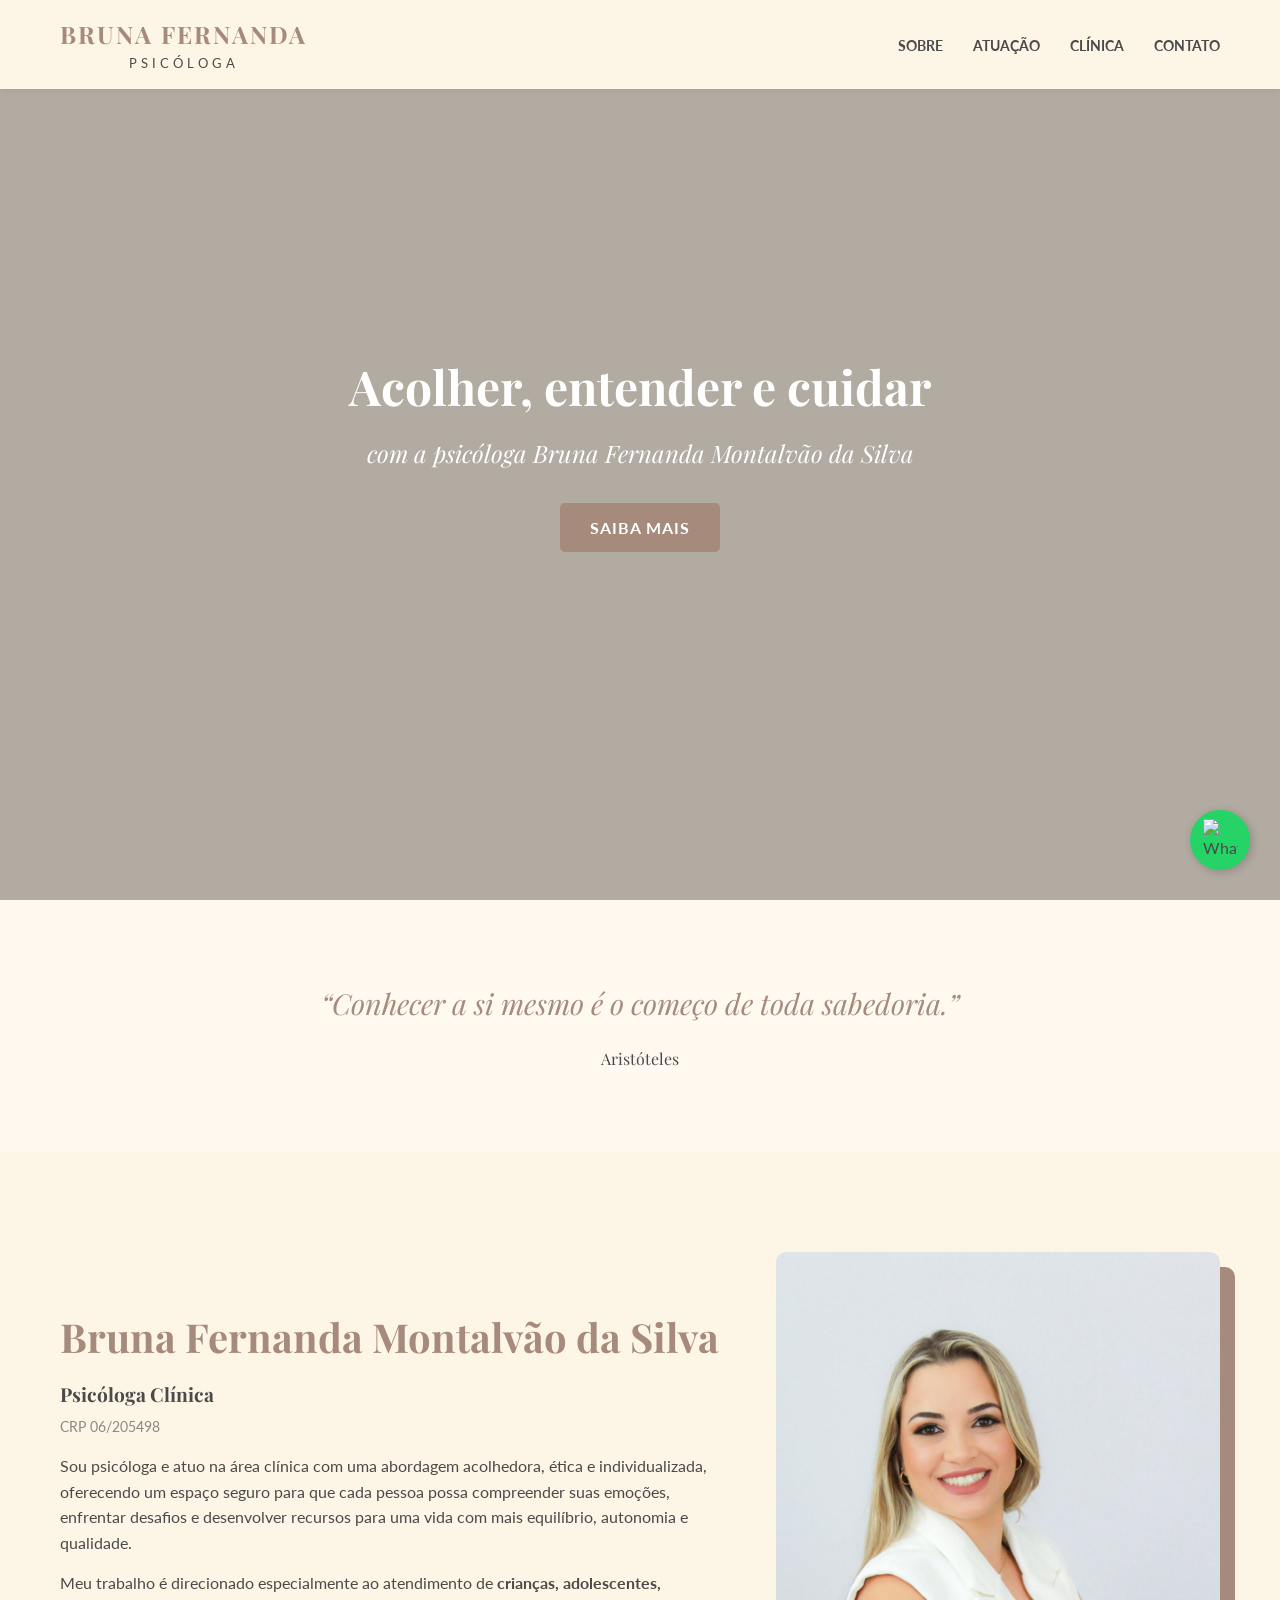
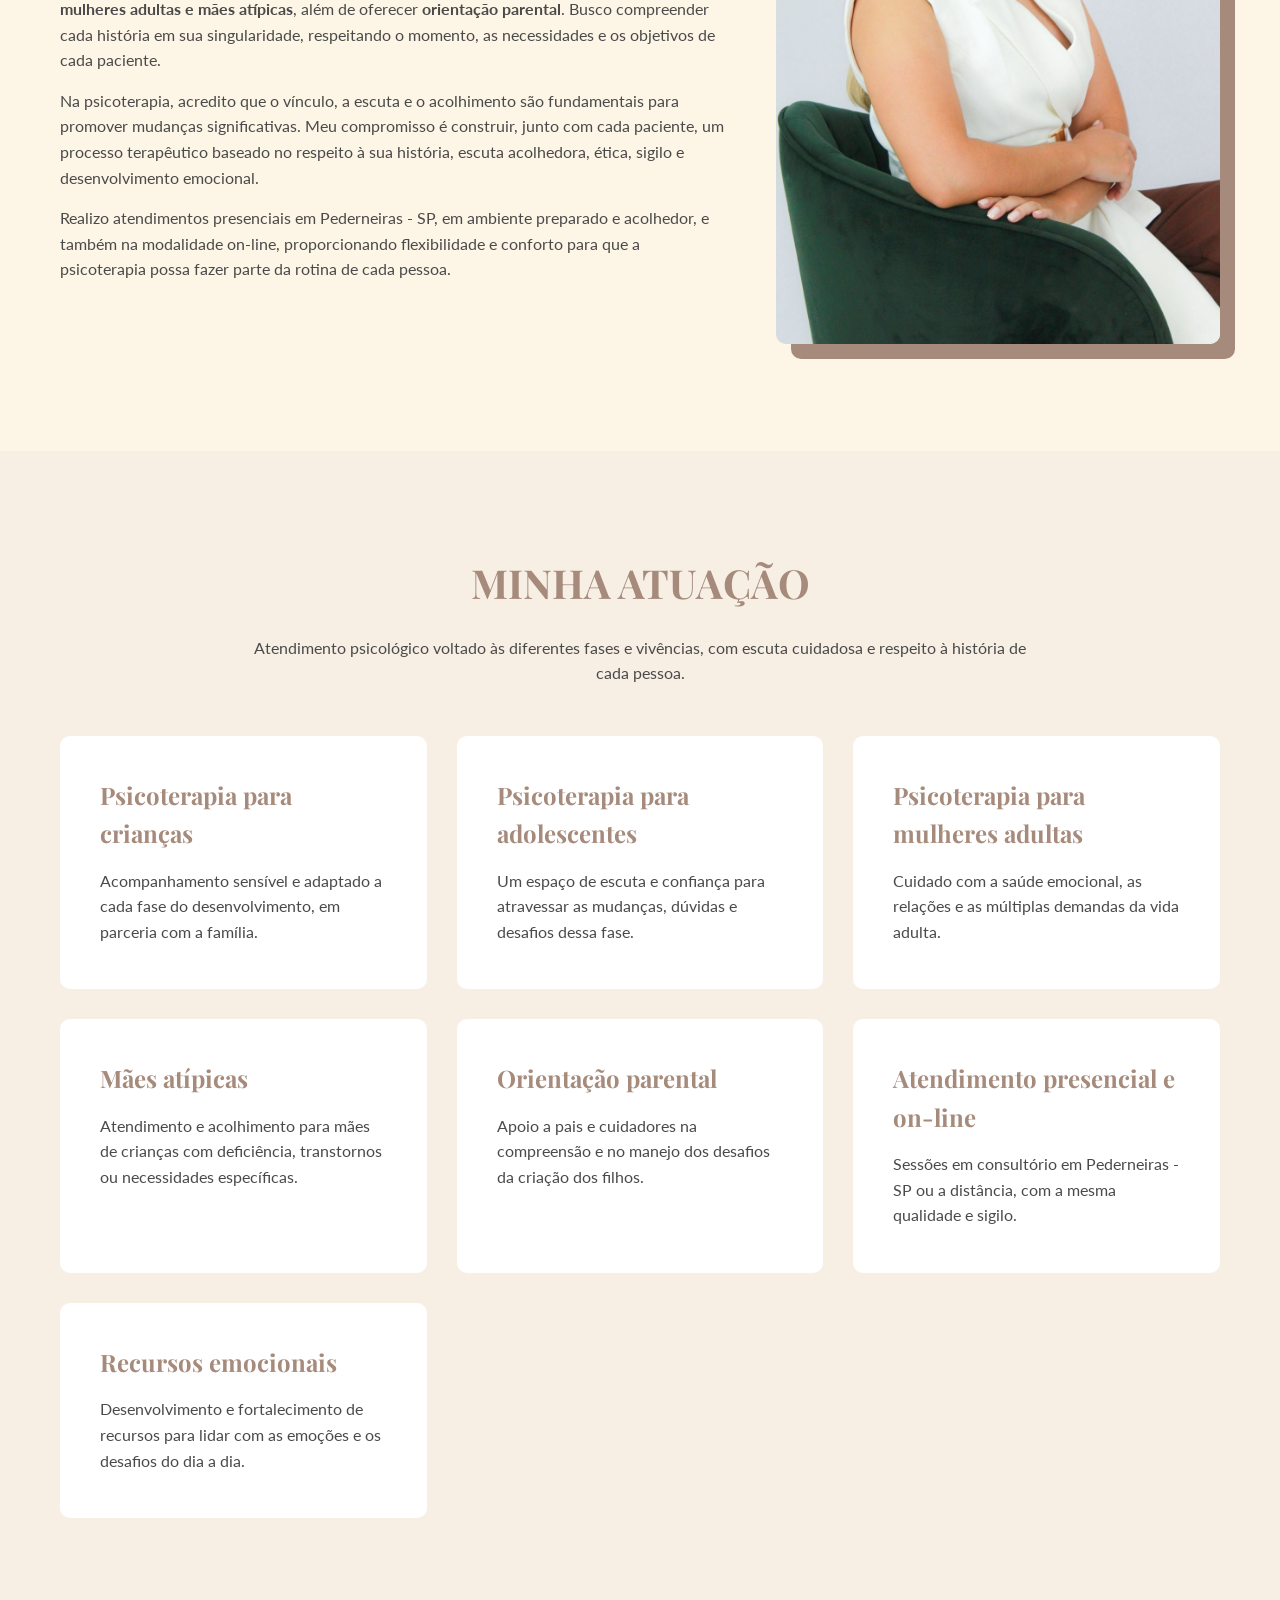
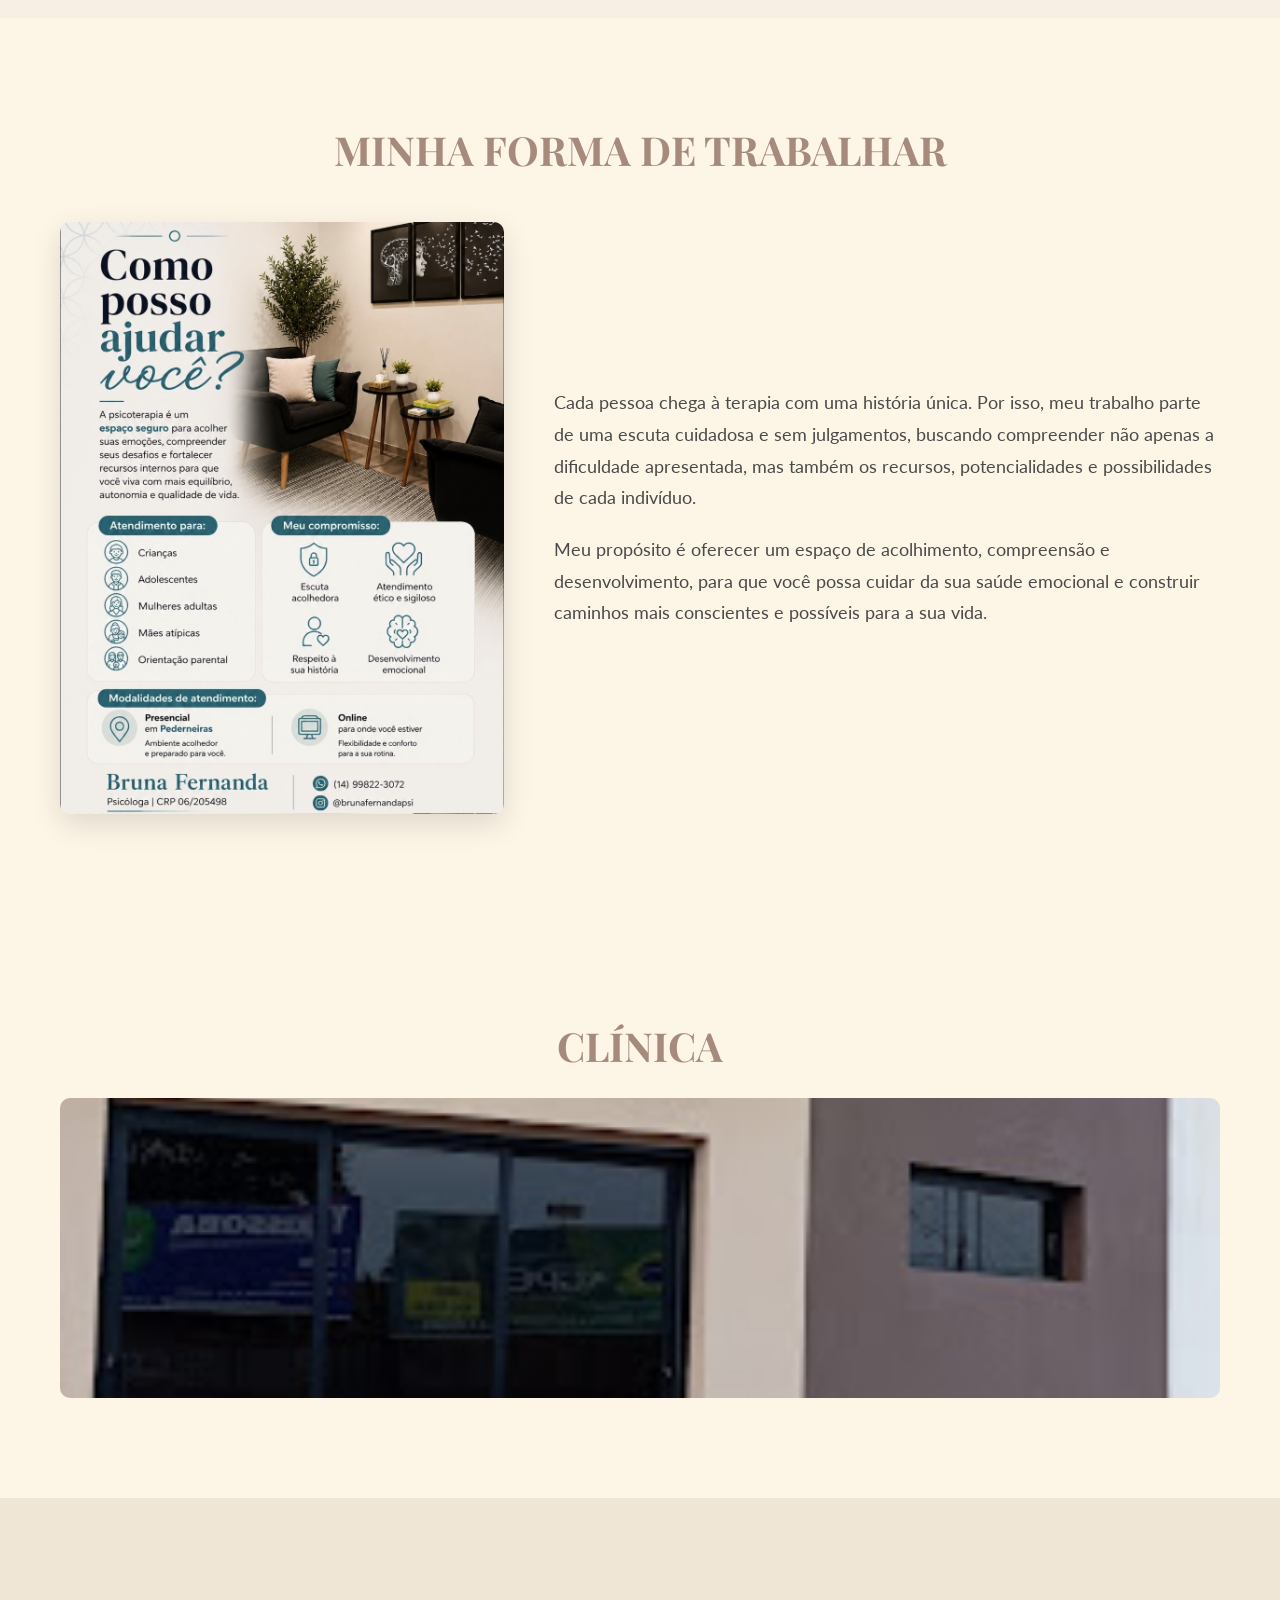
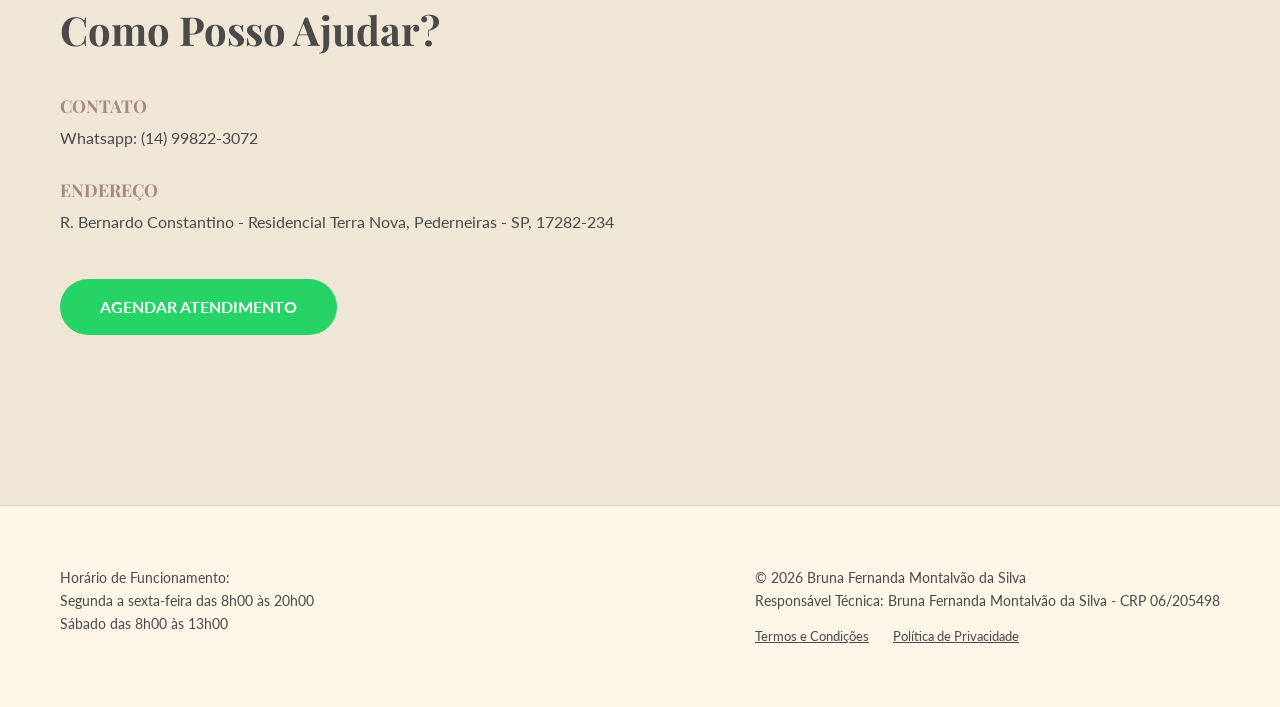
==== index.html @ cd93c5fa "Refactor code structure for improved readability and maintainability" ====
<!DOCTYPE html>
<html lang="pt-br">
<head>
    <meta charset="UTF-8">
    <meta name="viewport" content="width=device-width, initial-scale=1.0">
    <title>Psicóloga Clínica | Bruna Fernanda Montalvão da Silva | Pederneiras - SP</title>
    <link rel="stylesheet" href="style.css">
    <link rel="preconnect" href="https://fonts.googleapis.com">
    <link rel="preconnect" href="https://fonts.gstatic.com" crossorigin>
    <link href="https://fonts.googleapis.com/css2?family=Playfair+Display:ital,wght@0,400..900;1,400..900&family=Lato:ital,wght@0,100;0,300;0,400;0,700;0,900;1,100;1,300;1,400;1,700;1,900&display=swap" rel="stylesheet">
    <script src="https://kit.fontawesome.com/a076d05399.js" crossorigin="anonymous"></script>
</head>
<body> 
    <header id="header">
        <div class="container">
            <div class="logo">
                <a href="#">
                    <h1>BRUNA FERNANDA</h1>
                    <p>PSICÓLOGA</p>
                </a>
            </div>
            <nav>
                <ul>
                    <li><a href="#sobre">SOBRE</a></li>
                    <li><a href="#atuacao">ATUAÇÃO</a></li>
                    <li><a href="#clinica">CLÍNICA</a></li>
                    <li><a href="#contato">CONTATO</a></li>
                </ul>
            </nav>
            <div class="menu-toggle" id="mobile-menu">
                <span></span>
                <span></span>
                <span></span>
            </div>
        </div>
    </header>

    <section id="hero">
        <div class="hero-overlay"></div>
        <div class="container hero-content">
            <h2>Acolher, entender e cuidar</h2>
            <h3>com a psicóloga Bruna Fernanda Montalvão da Silva</h3>
            <a href="#sobre" class="btn">SAIBA MAIS</a>
        </div>
    </section>

    <section id="quote">
        <div class="container">
            <blockquote>
                “Conhecer a si mesmo é o começo de toda sabedoria.”
                <cite>Aristóteles</cite>
            </blockquote>
        </div>
    </section>

    <section id="sobre">
        <div class="container">
            <div class="about-grid">
                <div class="about-text">
                    <h2>Bruna Fernanda Montalvão da Silva</h2>
                    <h4>Psicóloga Clínica</h4>
                    <p class="crp">CRP 06/205498</p>
                    <p>Sou psicóloga e atuo na área clínica com uma abordagem acolhedora, ética e individualizada, oferecendo um espaço seguro para que cada pessoa possa compreender suas emoções, enfrentar desafios e desenvolver recursos para uma vida com mais equilíbrio, autonomia e qualidade.</p>
                    <p>Meu trabalho é direcionado especialmente ao atendimento de <strong>crianças, adolescentes, mulheres adultas e mães atípicas</strong>, além de oferecer <strong>orientação parental</strong>. Busco compreender cada história em sua singularidade, respeitando o momento, as necessidades e os objetivos de cada paciente.</p>
                    <p>Na psicoterapia, acredito que o vínculo, a escuta e o acolhimento são fundamentais para promover mudanças significativas. Meu compromisso é construir, junto com cada paciente, um processo terapêutico baseado no respeito à sua história, escuta acolhedora, ética, sigilo e desenvolvimento emocional.</p>
                    <p>Realizo atendimentos presenciais em Pederneiras - SP, em ambiente preparado e acolhedor, e também na modalidade on-line, proporcionando flexibilidade e conforto para que a psicoterapia possa fazer parte da rotina de cada pessoa.</p>
                </div>
                <div class="about-image">
                    <img src="assets/images/bruna_01.jpeg" alt="Bruna Fernanda Montalvão da Silva">
                </div>
            </div>
        </div>
    </section>

    <section id="atuacao">
        <div class="container">
            <h2 class="section-title">MINHA ATUAÇÃO</h2>
            <p class="section-subtitle">Atendimento psicológico voltado às diferentes fases e vivências, com escuta cuidadosa e respeito à história de cada pessoa.</p>
            
            <div class="atuacao-grid">
                <div class="atuacao-item">
                    <h3>Psicoterapia para crianças</h3>
                    <p>Acompanhamento sensível e adaptado a cada fase do desenvolvimento, em parceria com a família.</p>
                </div>
                <div class="atuacao-item">
                    <h3>Psicoterapia para adolescentes</h3>
                    <p>Um espaço de escuta e confiança para atravessar as mudanças, dúvidas e desafios dessa fase.</p>
                </div>
                <div class="atuacao-item">
                    <h3>Psicoterapia para mulheres adultas</h3>
                    <p>Cuidado com a saúde emocional, as relações e as múltiplas demandas da vida adulta.</p>
                </div>
                <div class="atuacao-item">
                    <h3>Mães atípicas</h3>
                    <p>Atendimento e acolhimento para mães de crianças com deficiência, transtornos ou necessidades específicas.</p>
                </div>
                <div class="atuacao-item">
                    <h3>Orientação parental</h3>
                    <p>Apoio a pais e cuidadores na compreensão e no manejo dos desafios da criação dos filhos.</p>
                </div>
                <div class="atuacao-item">
                    <h3>Atendimento presencial e on-line</h3>
                    <p>Sessões em consultório em Pederneiras - SP ou a distância, com a mesma qualidade e sigilo.</p>
                </div>
                <div class="atuacao-item">
                    <h3>Recursos emocionais</h3>
                    <p>Desenvolvimento e fortalecimento de recursos para lidar com as emoções e os desafios do dia a dia.</p>
                </div>
            </div>
        </div>
    </section>

    <section id="forma">
        <div class="container">
            <h2 class="section-title">MINHA FORMA DE TRABALHAR</h2>
            <div class="forma-grid">
                <div class="forma-image">
                    <img src="assets/images/como_posso_ajudar.jpg" alt="Como posso ajudar você? Psicoterapia para crianças, adolescentes, mulheres adultas, mães atípicas e orientação parental, presencial em Pederneiras ou on-line.">
                </div>
                <div class="forma-text">
                    <p>Cada pessoa chega à terapia com uma história única. Por isso, meu trabalho parte de uma escuta cuidadosa e sem julgamentos, buscando compreender não apenas a dificuldade apresentada, mas também os recursos, potencialidades e possibilidades de cada indivíduo.</p>
                    <p>Meu propósito é oferecer um espaço de acolhimento, compreensão e desenvolvimento, para que você possa cuidar da sua saúde emocional e construir caminhos mais conscientes e possíveis para a sua vida.</p>
                </div>
            </div>
        </div>
    </section>

    <section id="clinica">
        <div class="container">
            <h2 class="section-title">CLÍNICA</h2>
            <div class="gallery-grid">
                <div class="gallery-item"><img src="assets/images/clinica_01.jpeg" alt="Clínica 1"></div>
            </div>
        </div>
    </section>

    <section id="contato">
        <div class="container">
            <div class="contato-grid">
                <div class="contato-info">
                    <h2>Como Posso Ajudar?</h2>
                    <div class="info-item">
                        <h3>CONTATO</h3>
                        <p>Whatsapp: (14) 99822-3072</p>
                    </div>
                    <div class="info-item">
                        <h3>ENDEREÇO</h3>
                        <p>R. Bernardo Constantino - Residencial Terra Nova, Pederneiras - SP, 17282-234</p>
                    </div>
                    <a href="https://wa.me/5514998223072" target="_blank" class="btn-whatsapp">AGENDAR ATENDIMENTO</a>
                </div>
                <div class="contato-map">
                    <iframe
                        src="https://www.google.com/maps?q=-22.363463,-48.772562&z=16&output=embed"
                        width="100%"
                        height="400"
                        style="border:0;"
                        allowfullscreen=""
                        loading="lazy"
                        referrerpolicy="no-referrer-when-downgrade"
                        title="Localização da clínica">
                    </iframe>
                </div>
            </div>
        </div>
    </section>

    <footer>
        <div class="container">
            <div class="footer-content">
                <div class="footer-left">
                    <p>Horário de Funcionamento:</p>
                    <p>Segunda a sexta-feira das 8h00 às 20h00</p>
                    <p>Sábado das 8h00 às 13h00</p>
                </div>
                <div class="footer-right">
                    <p>&copy; 2026 Bruna Fernanda Montalvão da Silva</p>
                    <p>Responsável Técnica: Bruna Fernanda Montalvão da Silva - CRP 06/205498</p>
                    <div class="legal-links">
                        <a href="#">Termos e Condições</a>
                        <a href="#">Política de Privacidade</a>
                    </div>
                </div>
            </div>
        </div>
    </footer>

    <a href="https://wa.me/5514998223072" class="whatsapp-float" target="_blank">
        <img src="https://upload.wikimedia.org/wikipedia/commons/6/6b/WhatsApp.svg" alt="WhatsApp">
    </a>

    <script src="script.js"></script>
</body>
</html>
---- style.css ----
/* Reset e Estilos Gerais */
* {
    margin: 0;
    padding: 0;
    box-sizing: border-box;
}

:root {
    --primary-color: #a68b7c;
    --bg-color: #fdf5e6;
    --text-color: #4a4a4a;
    --white: #ffffff;
    --accent-color: #8c7365;
    --font-heading: 'Playfair Display', serif;
    --font-body: 'Lato', sans-serif;
}

html {
    scroll-behavior: smooth;
}

body {
    font-family: var(--font-body);
    color: var(--text-color);
    background-color: var(--bg-color);
    line-height: 1.6;
}

.container {
    max-width: 1200px;
    margin: 0 auto;
    padding: 0 20px;
}

a {
    text-decoration: none;
    color: inherit;
    transition: 0.3s;
}

ul {
    list-style: none;
}

img {
    max-width: 100%;
    height: auto;
}

h1, h2, h3, h4 {
    font-family: var(--font-heading);
}

.btn {
    display: inline-block;
    padding: 12px 30px;
    background-color: var(--primary-color);
    color: var(--white);
    border-radius: 5px;
    font-weight: bold;
    text-transform: uppercase;
    letter-spacing: 1px;
    transition: 0.3s;
}

.btn:hover {
    background-color: var(--accent-color);
}

/* Header */
header {
    position: fixed;
    top: 0;
    left: 0;
    width: 100%;
    background-color: var(--bg-color);
    z-index: 1000;
    padding: 15px 0;
    box-shadow: 0 2px 5px rgba(0,0,0,0.05);
}

header .container {
    display: flex;
    justify-content: space-between;
    align-items: center;
}

.logo h1 {
    font-size: 1.5rem;
    color: var(--primary-color);
    letter-spacing: 2px;
}

.logo p {
    font-size: 0.8rem;
    color: var(--text-color);
    letter-spacing: 4px;
    text-align: center;
}

nav ul {
    display: flex;
}

nav ul li {
    margin-left: 30px;
}

nav ul li a {
    font-size: 0.9rem;
    font-weight: 700;
    color: var(--text-color);
}

nav ul li a:hover {
    color: var(--primary-color);
}

.menu-toggle {
    display: none;
    flex-direction: column;
    cursor: pointer;
}

.menu-toggle span {
    width: 25px;
    height: 3px;
    background-color: var(--primary-color);
    margin: 2px 0;
    transition: 0.3s;
}

/* Hero Section */
#hero {
    height: 100vh;
    background-image: url('https://static.wixstatic.com/media/c946d6_b1acb751cf3c4894be38d793dff72789~mv2.jpg');
    background-size: cover;
    background-position: center;
    position: relative;
    display: flex;
    align-items: center;
    justify-content: center;
    text-align: center;
    color: var(--white);
}

.hero-overlay {
    position: absolute;
    top: 0;
    left: 0;
    width: 100%;
    height: 100%;
    background-color: rgba(0,0,0,0.3);
}

.hero-content {
    position: relative;
    z-index: 1;
}

.hero-content h2 {
    font-size: 3rem;
    margin-bottom: 10px;
}

.hero-content h3 {
    font-size: 1.5rem;
    margin-bottom: 30px;
    font-weight: 400;
    font-style: italic;
}

/* Quote Section */
#quote {
    padding: 80px 0;
    background-color: #fff9f0;
    text-align: center;
}

#quote blockquote {
    font-family: var(--font-heading);
    font-size: 1.8rem;
    font-style: italic;
    color: var(--primary-color);
}

#quote cite {
    display: block;
    margin-top: 20px;
    font-size: 1rem;
    color: var(--text-color);
    font-style: normal;
}

/* Sobre Section */
#sobre {
    padding: 100px 0;
}

.about-grid {
    display: grid;
    grid-template-columns: 1.2fr 0.8fr;
    gap: 50px;
    align-items: center;
}

.about-text h2 {
    font-size: 2.5rem;
    color: var(--primary-color);
    margin-bottom: 10px;
}

.about-text h4 {
    font-size: 1.2rem;
    margin-bottom: 5px;
}

.crp {
    font-size: 0.9rem;
    margin-bottom: 20px;
    color: #888;
}

.about-text p {
    margin-bottom: 15px;
}

.about-image img {
    border-radius: 10px;
    box-shadow: 15px 15px 0 var(--primary-color);
}

/* Áreas de Atuação */
#atuacao {
    padding: 100px 0;
    background-color: #f7efe4;
}

.section-title {
    text-align: center;
    font-size: 2.5rem;
    color: var(--primary-color);
    margin-bottom: 20px;
}

.section-subtitle {
    text-align: center;
    max-width: 800px;
    margin: 0 auto 50px;
}

.atuacao-grid {
    display: grid;
    grid-template-columns: repeat(auto-fit, minmax(300px, 1fr));
    gap: 30px;
}

.atuacao-item {
    background-color: var(--white);
    padding: 40px;
    border-radius: 10px;
    transition: 0.3s;
    border-bottom: 5px solid transparent;
}

.atuacao-item:hover {
    transform: translateY(-10px);
    border-bottom-color: var(--primary-color);
}

.atuacao-item h3 {
    font-size: 1.5rem;
    margin-bottom: 15px;
    color: var(--primary-color);
}

/* Clínica */
#clinica {
    padding: 100px 0;
}

.gallery-grid {
    display: grid;
    grid-template-columns: repeat(auto-fit, minmax(300px, 1fr));
    gap: 20px;
}

.gallery-item {
    height: 300px;
    overflow: hidden;
    border-radius: 10px;
}

.gallery-item img {
    width: 100%;
    height: 100%;
    object-fit: cover;
    transition: 0.5s;
}

.gallery-item:hover img {
    transform: scale(1.1);
}

/* Contato */
#contato {
    padding: 100px 0;
    background-color: #f0e6d6;
}

.contato-grid {
    display: grid;
    grid-template-columns: 1fr 1fr;
    gap: 50px;
}

.contato-info h2 {
    font-size: 2.5rem;
    margin-bottom: 30px;
}

.info-item {
    margin-bottom: 25px;
}

.info-item h3 {
    font-size: 1.1rem;
    color: var(--primary-color);
    margin-bottom: 5px;
}

.btn-whatsapp {
    display: inline-block;
    padding: 15px 40px;
    background-color: #25d366;
    color: var(--white);
    border-radius: 50px;
    font-weight: bold;
    margin-top: 20px;
}

.map-placeholder {
    height: 100%;
    background-color: #ddd;
    border-radius: 10px;
    display: flex;
    align-items: center;
    justify-content: center;
    min-height: 300px;
}

/* Footer */
footer {
    padding: 60px 0;
    background-color: var(--bg-color);
    border-top: 1px solid #e0d0c0;
}

.footer-content {
    display: flex;
    justify-content: space-between;
    flex-wrap: wrap;
    gap: 30px;
}

.footer-left p, .footer-right p {
    font-size: 0.9rem;
}

.legal-links {
    margin-top: 10px;
}

.legal-links a {
    margin-right: 20px;
    font-size: 0.8rem;
    text-decoration: underline;
}

/* WhatsApp Float */
.whatsapp-float {
    position: fixed;
    bottom: 30px;
    right: 30px;
    width: 60px;
    height: 60px;
    background-color: #25d366;
    border-radius: 50%;
    display: flex;
    align-items: center;
    justify-content: center;
    box-shadow: 2px 2px 10px rgba(0,0,0,0.2);
    z-index: 1000;
}

.whatsapp-float img {
    width: 35px;
}

/* Mobile Responsive */
@media (max-width: 768px) {
    nav {
        display: none;
        position: absolute;
        top: 100%;
        left: 0;
        width: 100%;
        background-color: var(--bg-color);
        padding: 20px;
        box-shadow: 0 5px 10px rgba(0,0,0,0.1);
    }

    nav.active {
        display: block;
    }

    nav ul {
        flex-direction: column;
    }

    nav ul li {
        margin: 10px 0;
    }

    .menu-toggle {
        display: flex;
    }

    .about-grid, .contato-grid, .forma-grid {
        grid-template-columns: 1fr;
    }

    .hero-content h2 {
        font-size: 2rem;
    }

    .hero-content h3 {
        font-size: 1.2rem;
    }
}

/* Minha forma de trabalhar */
#forma {
    padding: 100px 0;
}

.forma-grid {
    display: grid;
    grid-template-columns: 0.8fr 1.2fr;
    gap: 50px;
    align-items: center;
    margin-top: 40px;
}

.forma-image img {
    width: 100%;
    max-width: 480px;
    display: block;
    margin: 0 auto;
    border-radius: 10px;
    box-shadow: 0 10px 30px rgba(0,0,0,0.12);
}

.forma-text {
    font-size: 1.1rem;
}

.forma-text p {
    margin-bottom: 20px;
    line-height: 1.8;
}
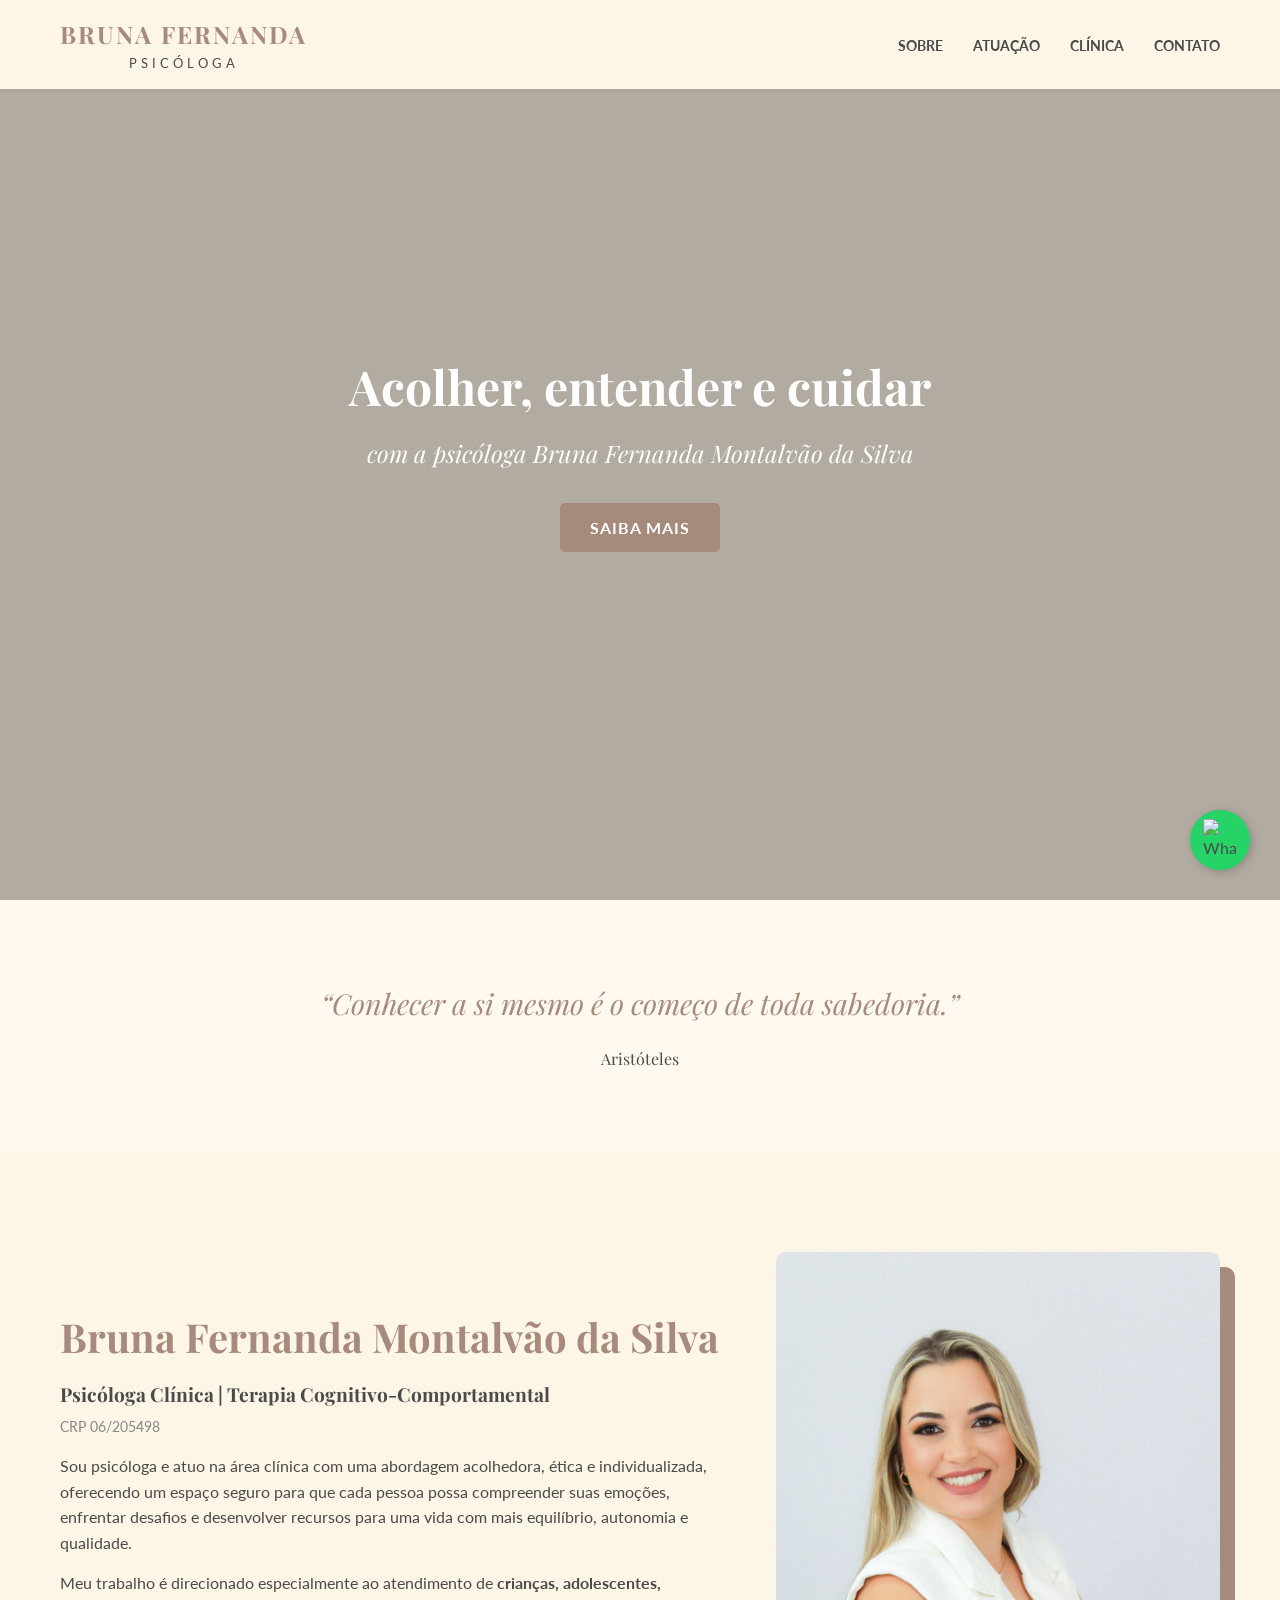
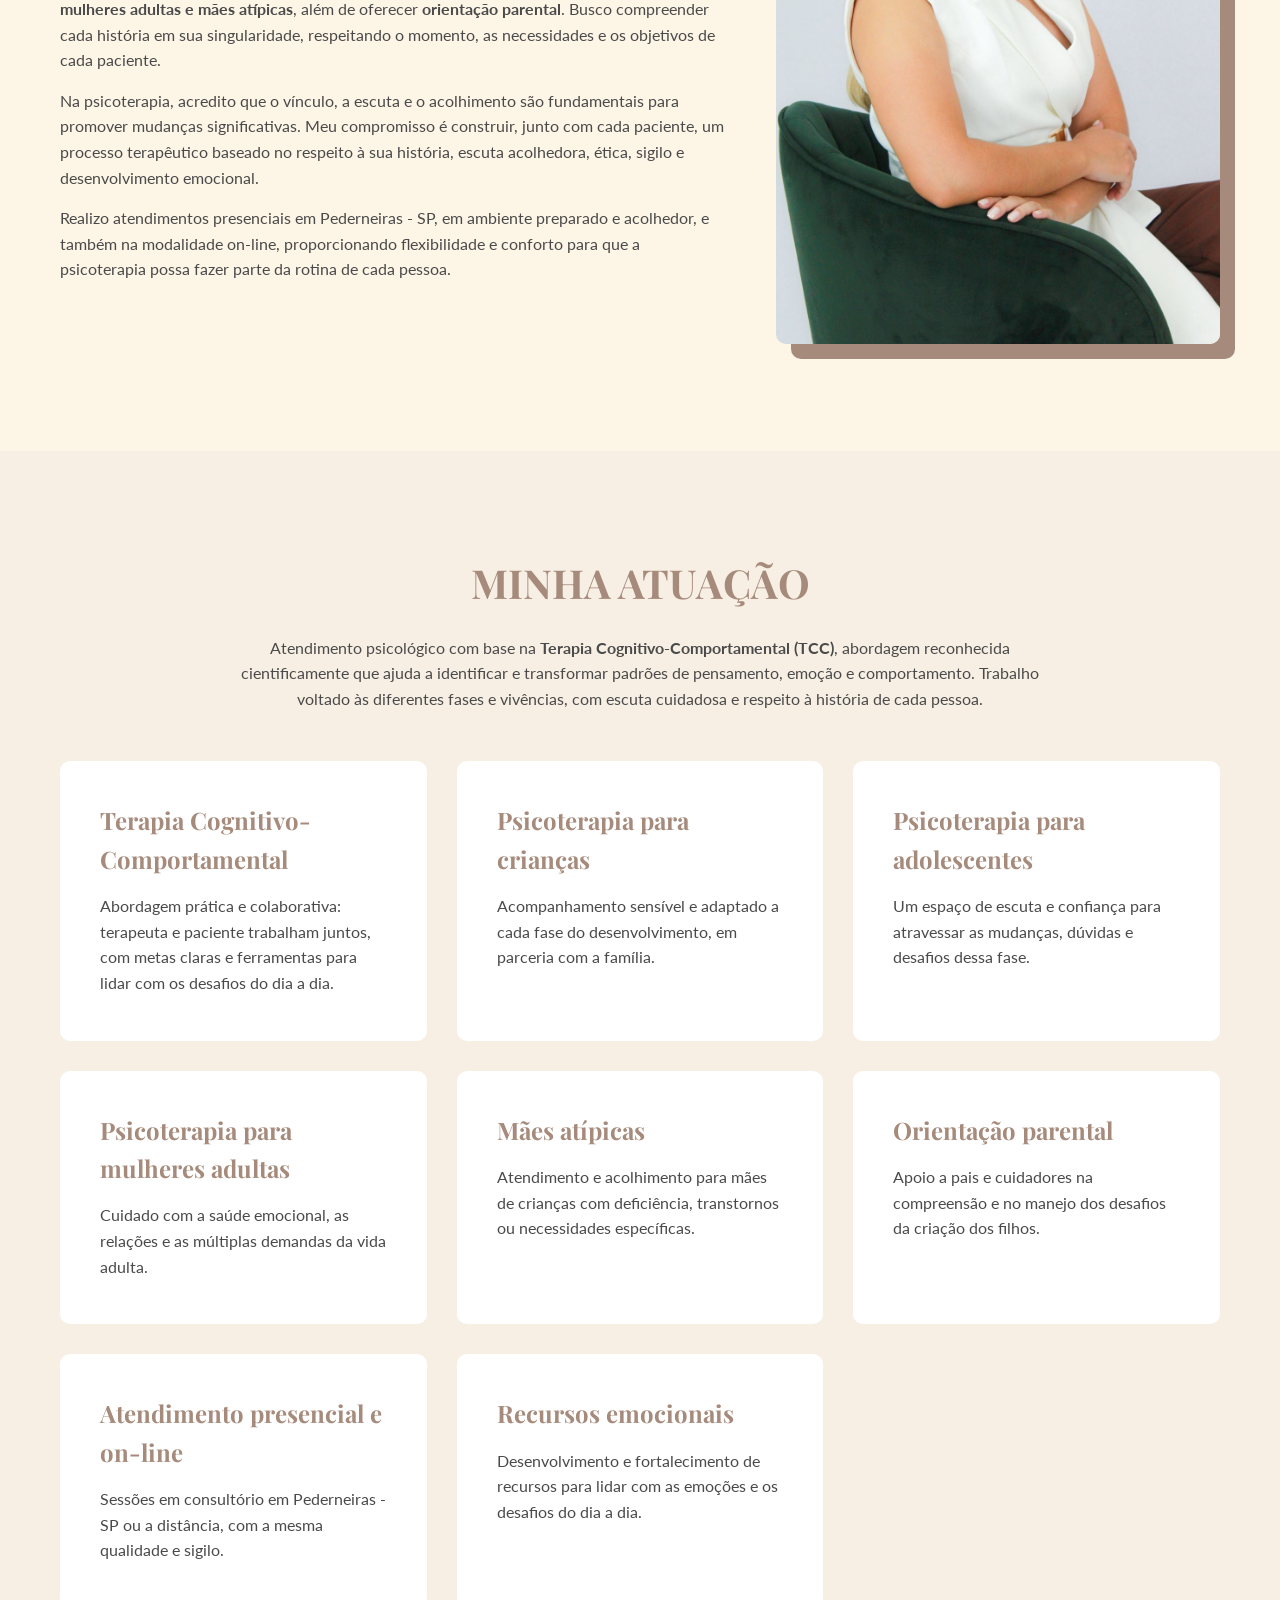
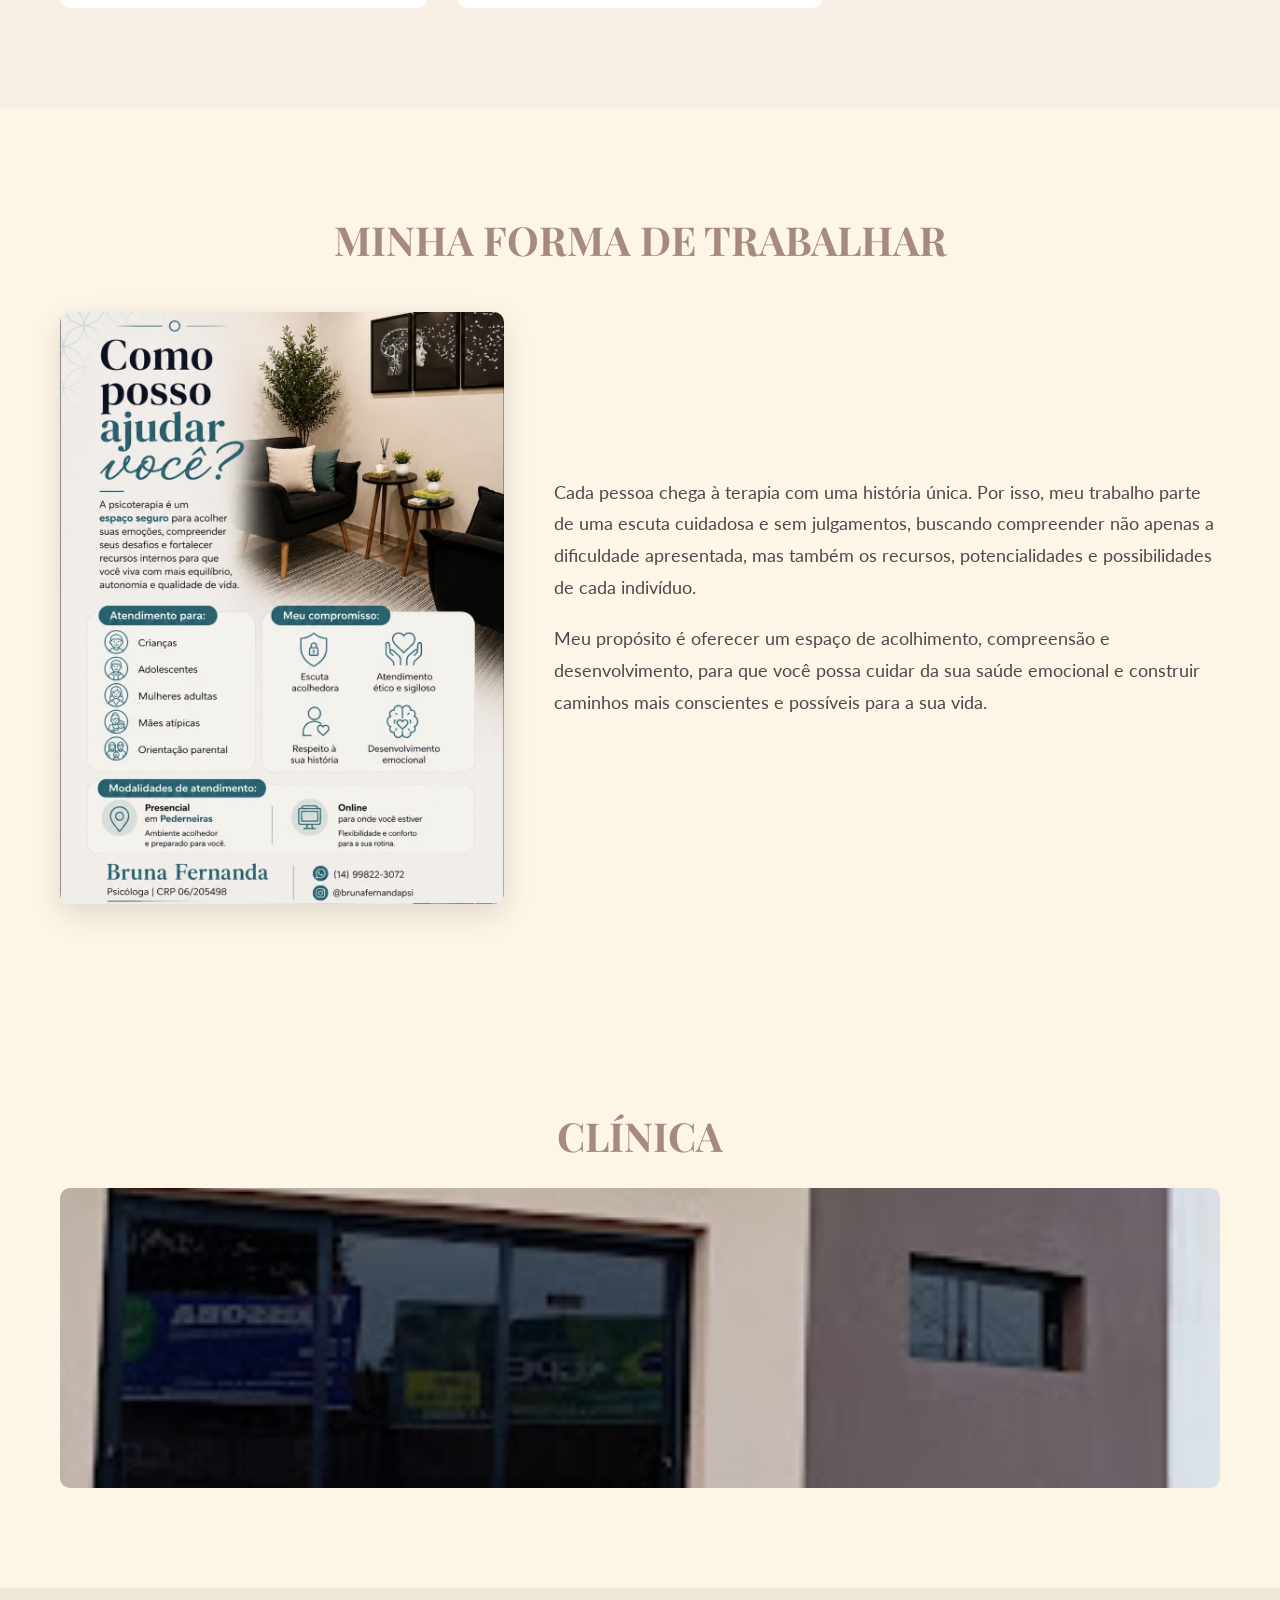
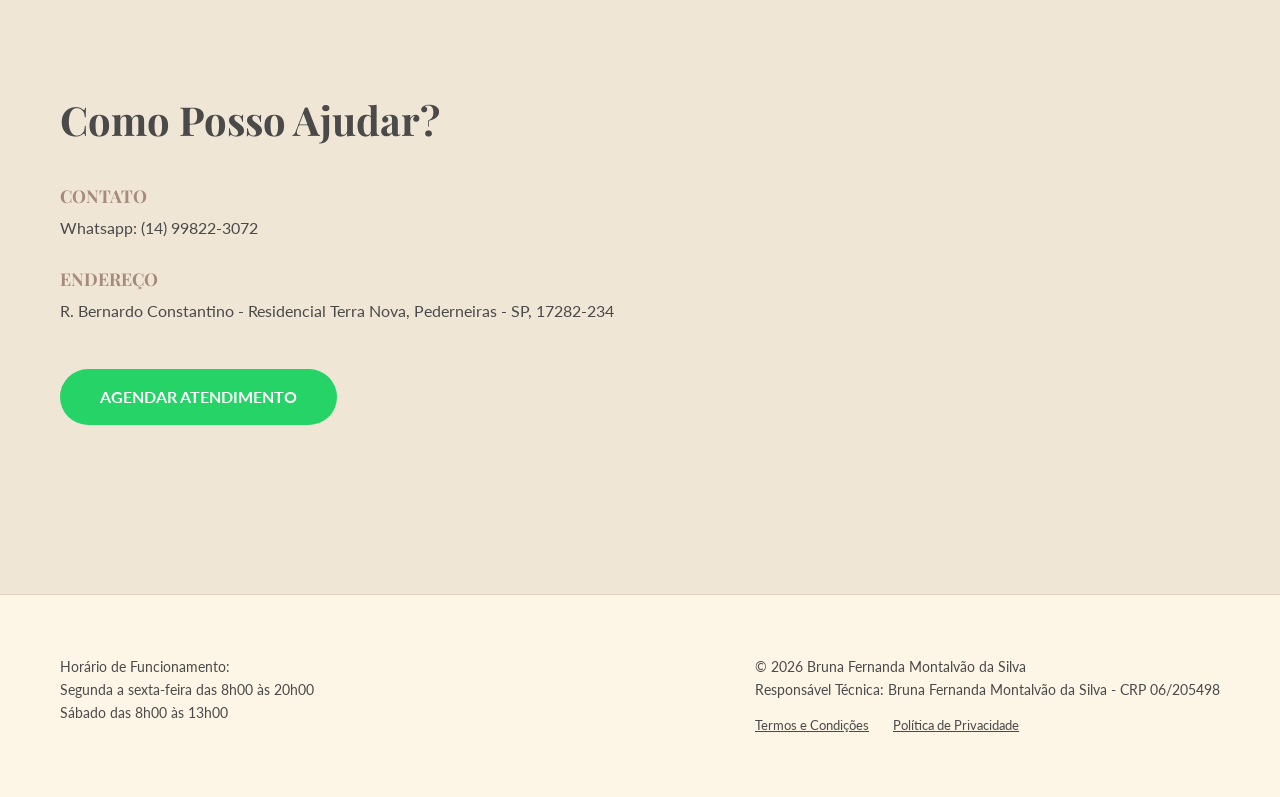
==== commit 5599cb0f: "Adiciona abordagem TCC na seção Minha Atuação Co-Authored-By: Claude Fable 5.1 <noreply@anthropic.co" ====
--- a/index.html
+++ b/index.html
@@ -58,7 +58,7 @@
             <div class="about-grid">
                 <div class="about-text">
                     <h2>Bruna Fernanda Montalvão da Silva</h2>
-                    <h4>Psicóloga Clínica</h4>
+                    <h4>Psicóloga Clínica | Terapia Cognitivo-Comportamental</h4>
                     <p class="crp">CRP 06/205498</p>
                     <p>Sou psicóloga e atuo na área clínica com uma abordagem acolhedora, ética e individualizada, oferecendo um espaço seguro para que cada pessoa possa compreender suas emoções, enfrentar desafios e desenvolver recursos para uma vida com mais equilíbrio, autonomia e qualidade.</p>
                     <p>Meu trabalho é direcionado especialmente ao atendimento de <strong>crianças, adolescentes, mulheres adultas e mães atípicas</strong>, além de oferecer <strong>orientação parental</strong>. Busco compreender cada história em sua singularidade, respeitando o momento, as necessidades e os objetivos de cada paciente.</p>
@@ -75,9 +75,13 @@
     <section id="atuacao">
         <div class="container">
             <h2 class="section-title">MINHA ATUAÇÃO</h2>
-            <p class="section-subtitle">Atendimento psicológico voltado às diferentes fases e vivências, com escuta cuidadosa e respeito à história de cada pessoa.</p>
+            <p class="section-subtitle">Atendimento psicológico com base na <strong>Terapia Cognitivo-Comportamental (TCC)</strong>, abordagem reconhecida cientificamente que ajuda a identificar e transformar padrões de pensamento, emoção e comportamento. Trabalho voltado às diferentes fases e vivências, com escuta cuidadosa e respeito à história de cada pessoa.</p>
             
             <div class="atuacao-grid">
+                <div class="atuacao-item">
+                    <h3>Terapia Cognitivo-Comportamental</h3>
+                    <p>Abordagem prática e colaborativa: terapeuta e paciente trabalham juntos, com metas claras e ferramentas para lidar com os desafios do dia a dia.</p>
+                </div>
                 <div class="atuacao-item">
                     <h3>Psicoterapia para crianças</h3>
                     <p>Acompanhamento sensível e adaptado a cada fase do desenvolvimento, em parceria com a família.</p>
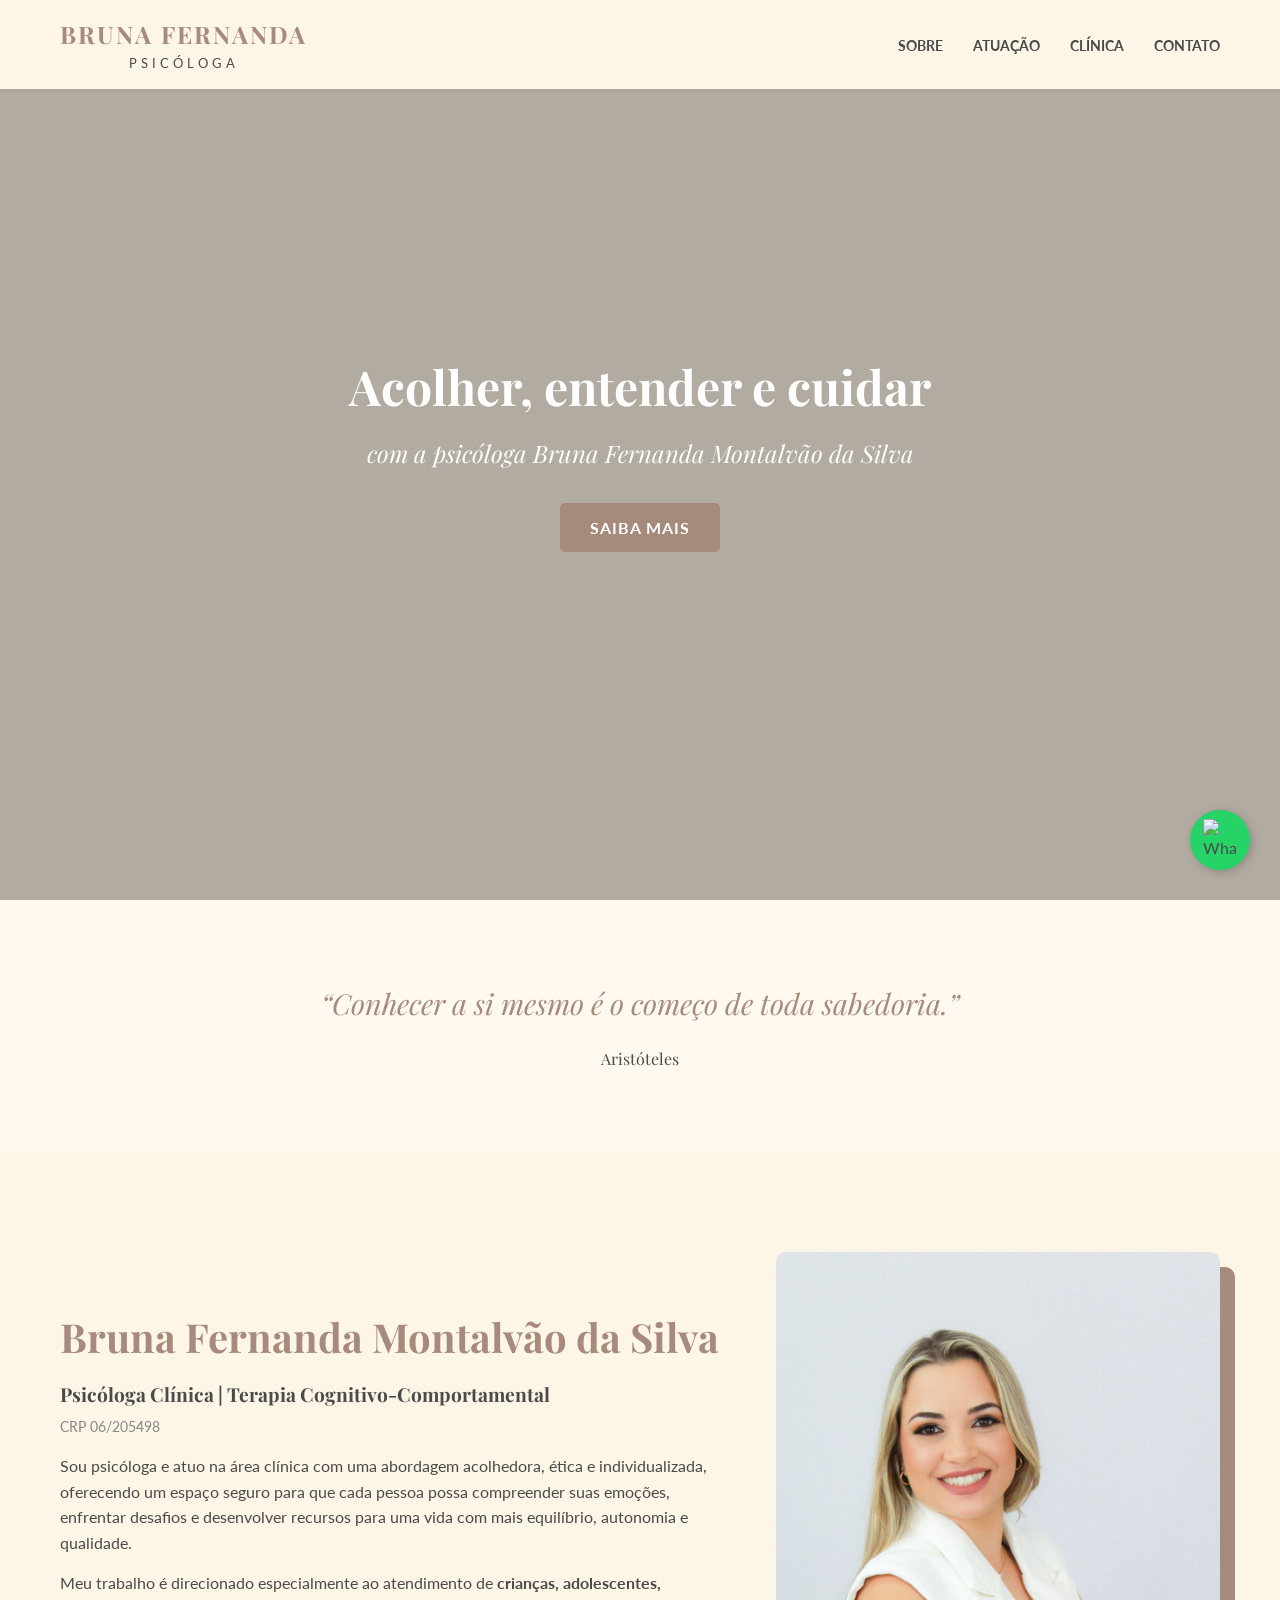
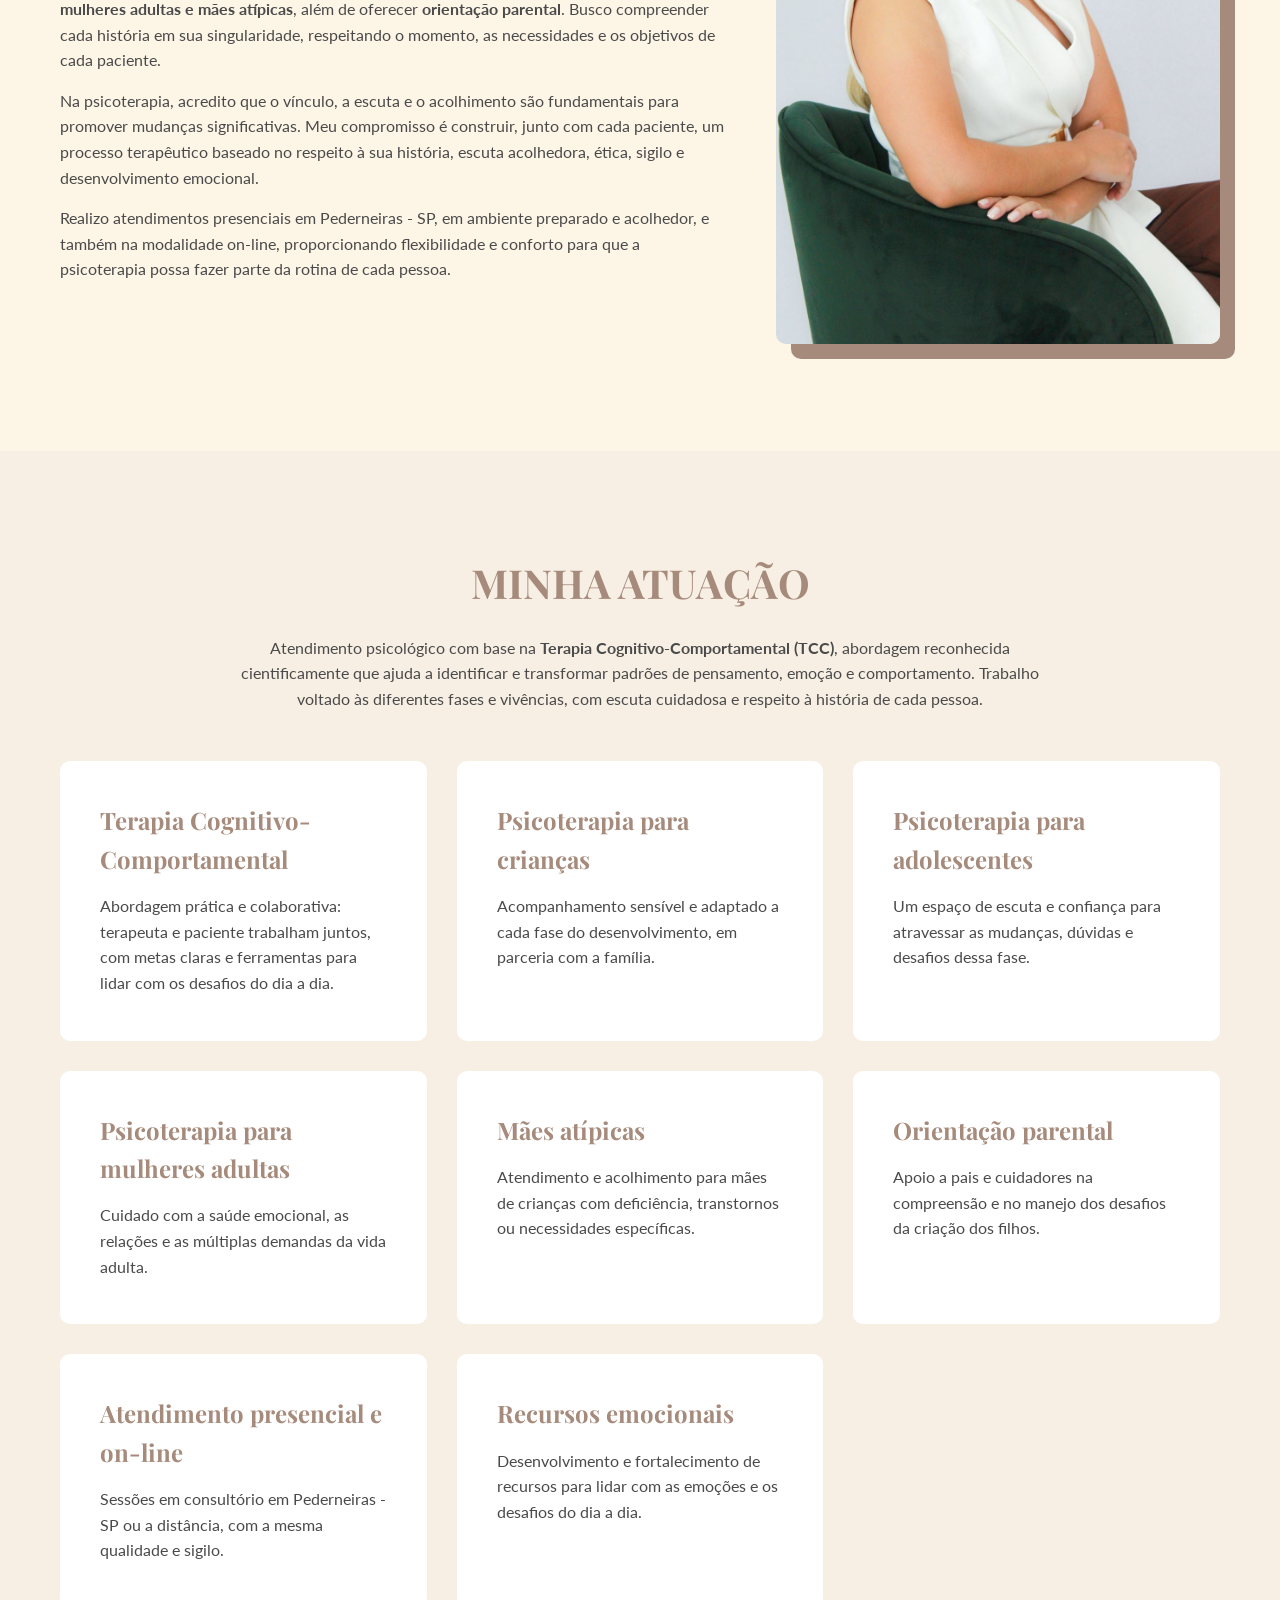
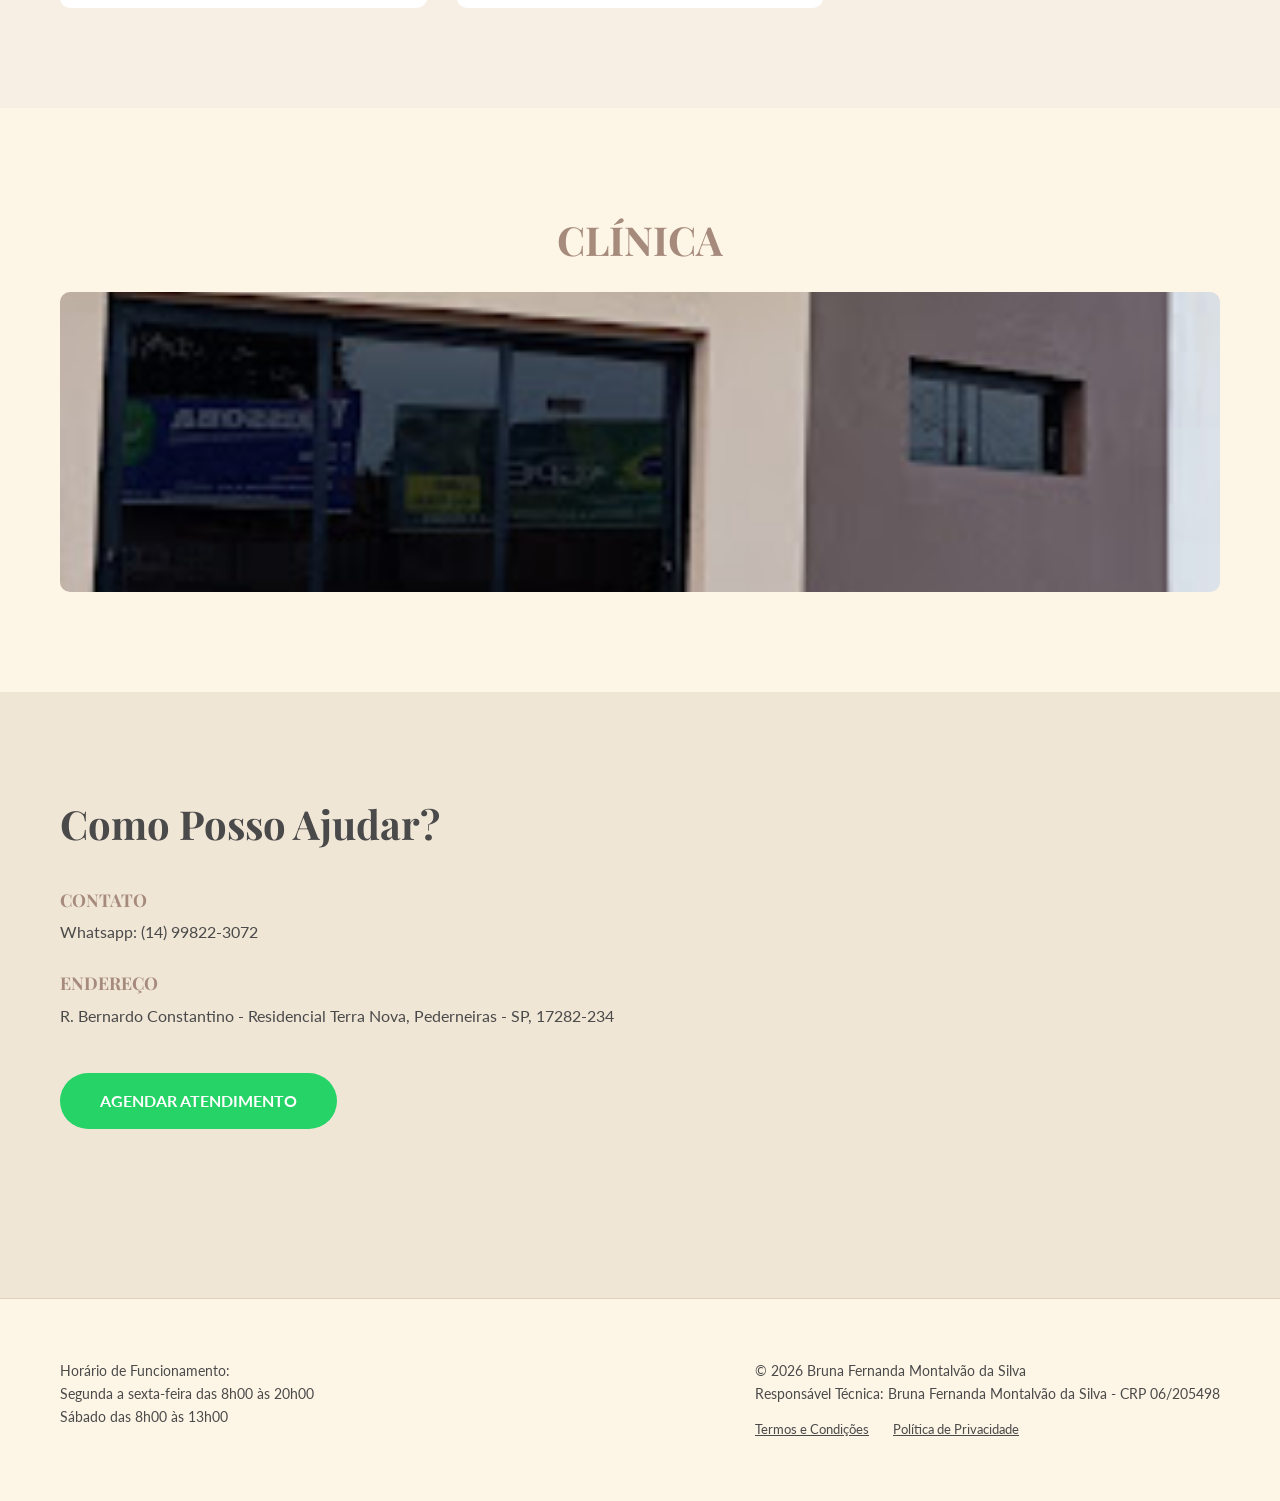
==== commit 8a3803e1: "Remove seção 'Minha forma de trabalhar' e imagem do card Co-Authored-By: Claude Fable 5.1 <noreply@a" ====
--- a/index.html
+++ b/index.html
@@ -114,21 +114,6 @@
         </div>
     </section>
 
-    <section id="forma">
-        <div class="container">
-            <h2 class="section-title">MINHA FORMA DE TRABALHAR</h2>
-            <div class="forma-grid">
-                <div class="forma-image">
-                    <img src="assets/images/como_posso_ajudar.jpg" alt="Como posso ajudar você? Psicoterapia para crianças, adolescentes, mulheres adultas, mães atípicas e orientação parental, presencial em Pederneiras ou on-line.">
-                </div>
-                <div class="forma-text">
-                    <p>Cada pessoa chega à terapia com uma história única. Por isso, meu trabalho parte de uma escuta cuidadosa e sem julgamentos, buscando compreender não apenas a dificuldade apresentada, mas também os recursos, potencialidades e possibilidades de cada indivíduo.</p>
-                    <p>Meu propósito é oferecer um espaço de acolhimento, compreensão e desenvolvimento, para que você possa cuidar da sua saúde emocional e construir caminhos mais conscientes e possíveis para a sua vida.</p>
-                </div>
-            </div>
-        </div>
-    </section>
-
     <section id="clinica">
         <div class="container">
             <h2 class="section-title">CLÍNICA</h2>
--- a/style.css
+++ b/style.css
@@ -426,7 +426,7 @@
         display: flex;
     }
 
-    .about-grid, .contato-grid, .forma-grid {
+    .about-grid, .contato-grid {
         grid-template-columns: 1fr;
     }
 
@@ -439,33 +439,25 @@
     }
 }
 
-/* Minha forma de trabalhar */
-#forma {
-    padding: 100px 0;
-}
-
-.forma-grid {
-    display: grid;
-    grid-template-columns: 0.8fr 1.2fr;
-    gap: 50px;
-    align-items: center;
-    margin-top: 40px;
-}
-
-.forma-image img {
-    width: 100%;
-    max-width: 480px;
-    display: block;
-    margin: 0 auto;
-    border-radius: 10px;
-    box-shadow: 0 10px 30px rgba(0,0,0,0.12);
-}
-
-.forma-text {
-    font-size: 1.1rem;
-}
-
-.forma-text p {
-    margin-bottom: 20px;
-    line-height: 1.8;
-}
+/* Mobile: menos espaço entre seções */
+@media (max-width: 768px) {
+    #sobre, #atuacao, #clinica, #contato {
+        padding: 50px 0;
+    }
+
+    .about-grid {
+        gap: 30px;
+    }
+
+    .about-image {
+        margin-right: 15px;
+    }
+
+    .section-title {
+        font-size: 2rem;
+    }
+
+    .section-subtitle {
+        margin-bottom: 30px;
+    }
+}
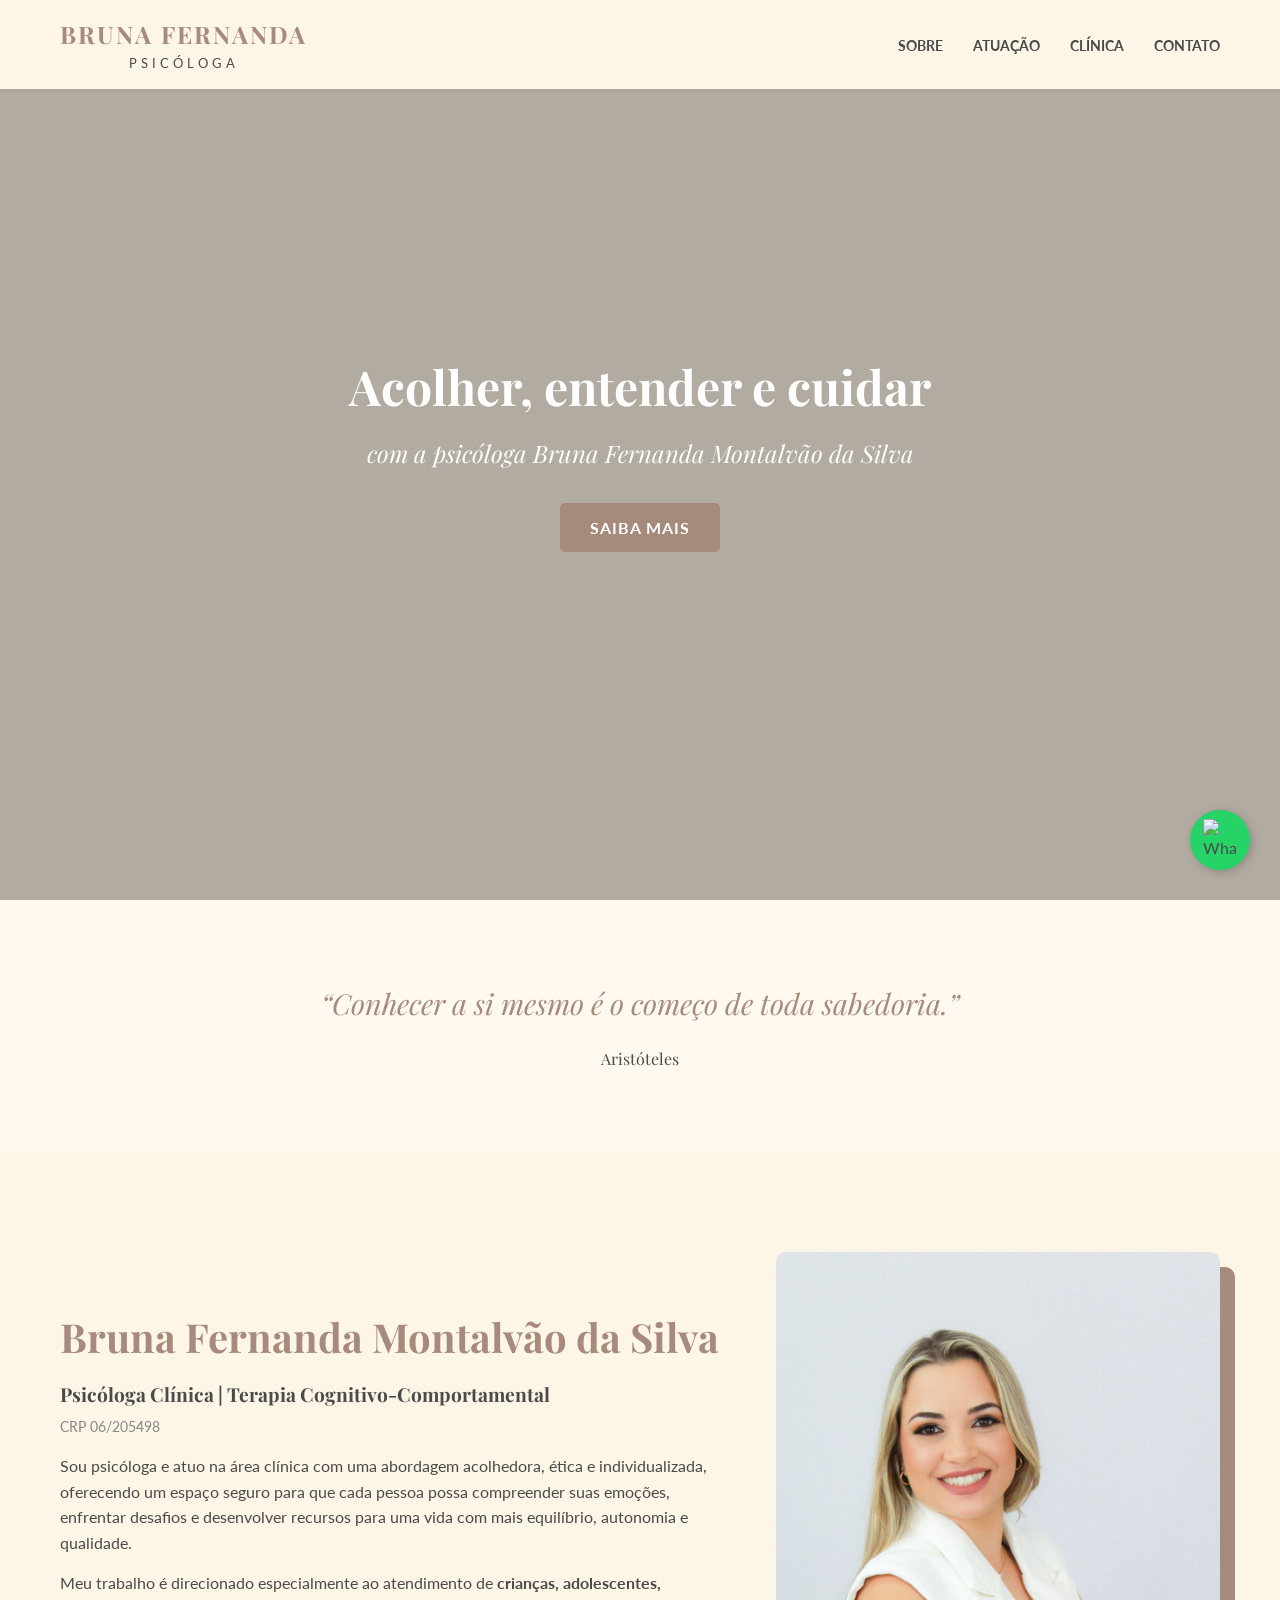
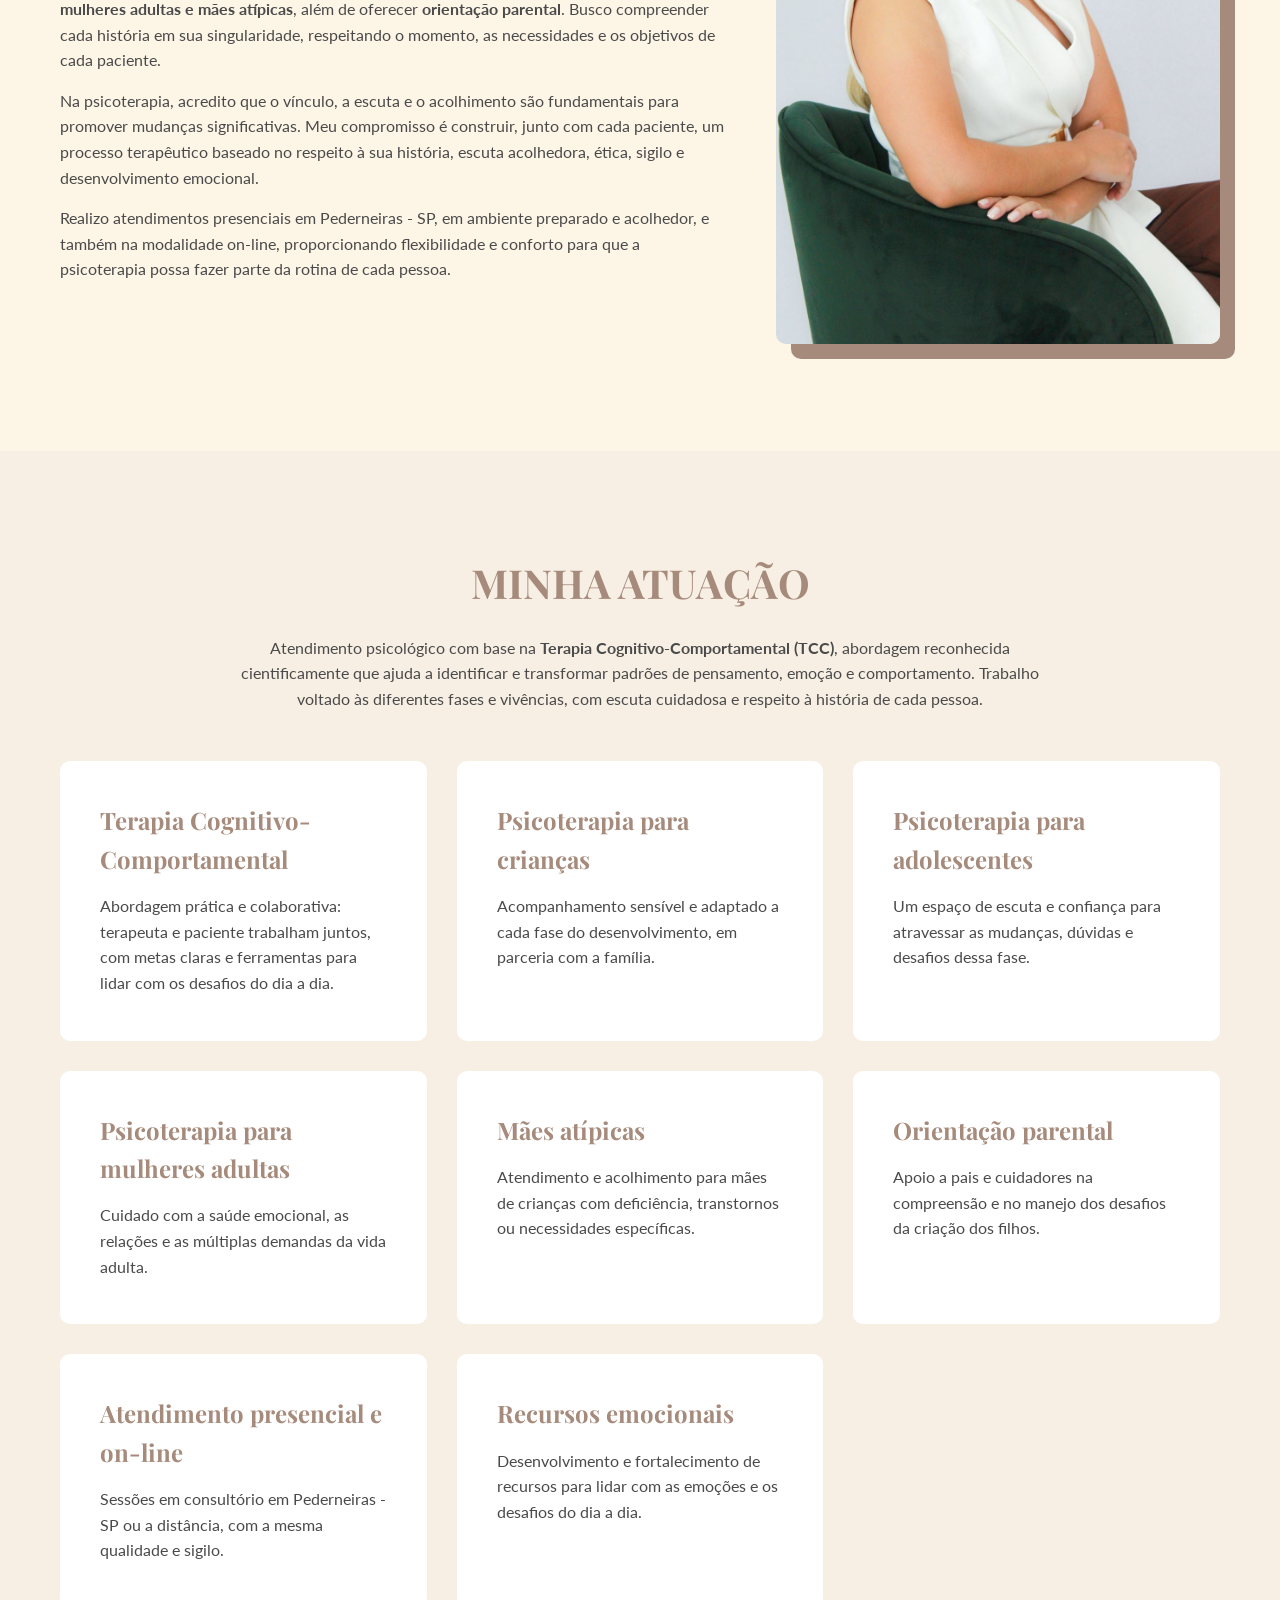
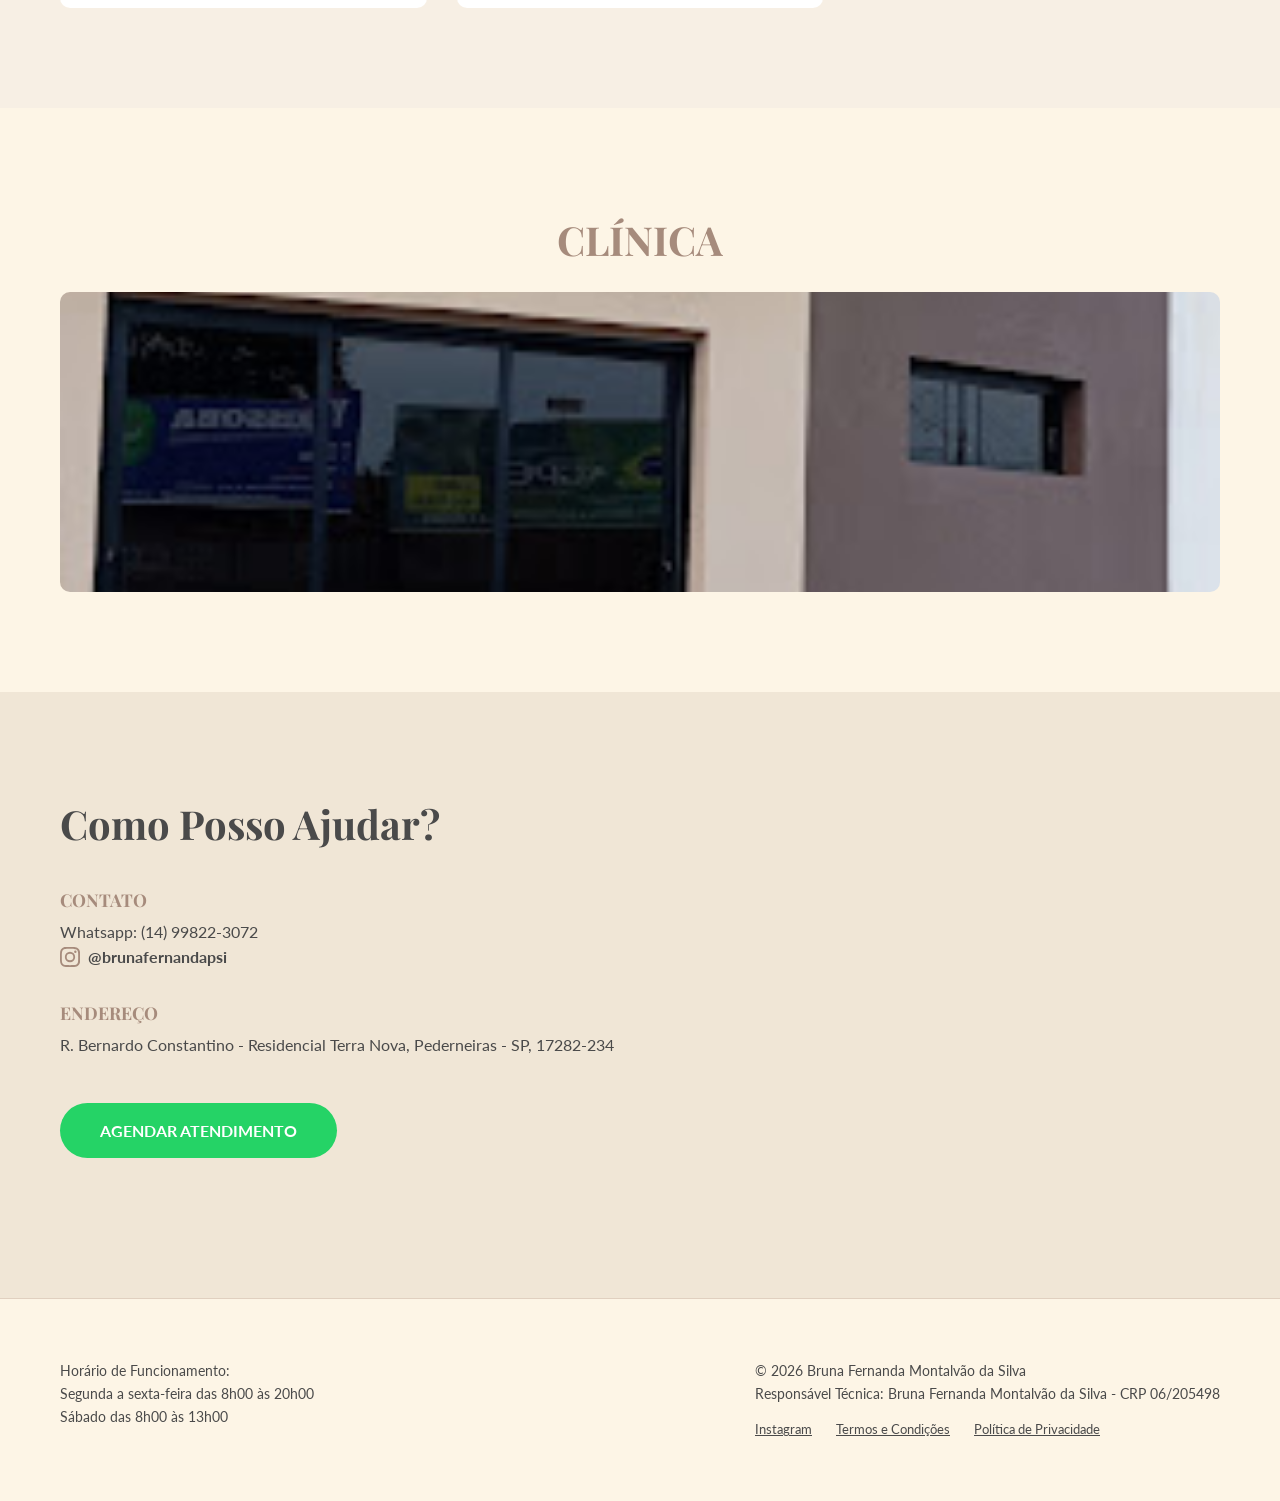
==== commit e0ad5314: "Adiciona link do Instagram no contato e rodapé Co-Authored-By: Claude Fable 5.1 <noreply@anthropic.c" ====
--- a/index.html
+++ b/index.html
@@ -131,6 +131,7 @@
                     <div class="info-item">
                         <h3>CONTATO</h3>
                         <p>Whatsapp: (14) 99822-3072</p>
+                        <p><a href="https://www.instagram.com/brunafernandapsi/" target="_blank" rel="noopener" class="ig-link"><svg class="ig-icon" viewBox="0 0 24 24" aria-hidden="true"><path fill="currentColor" d="M12 2.2c3.2 0 3.6 0 4.8.1 1.2.1 1.8.2 2.2.4.6.2 1 .5 1.4.9.4.4.7.8.9 1.4.2.4.4 1 .4 2.2.1 1.2.1 1.6.1 4.8s0 3.6-.1 4.8c-.1 1.2-.2 1.8-.4 2.2-.2.6-.5 1-.9 1.4-.4.4-.8.7-1.4.9-.4.2-1 .4-2.2.4-1.2.1-1.6.1-4.8.1s-3.6 0-4.8-.1c-1.2-.1-1.8-.2-2.2-.4-.6-.2-1-.5-1.4-.9-.4-.4-.7-.8-.9-1.4-.2-.4-.4-1-.4-2.2C2.2 15.6 2.2 15.2 2.2 12s0-3.6.1-4.8c.1-1.2.2-1.8.4-2.2.2-.6.5-1 .9-1.4.4-.4.8-.7 1.4-.9.4-.2 1-.4 2.2-.4C8.4 2.2 8.8 2.2 12 2.2M12 0C8.7 0 8.3 0 7.1.1 5.8.1 4.9.3 4.1.6c-.8.3-1.5.7-2.1 1.4C1.3 2.6.9 3.3.6 4.1.3 4.9.1 5.8.1 7.1 0 8.3 0 8.7 0 12s0 3.7.1 4.9c.1 1.3.3 2.2.6 3 .3.8.7 1.5 1.4 2.1.6.6 1.3 1.1 2.1 1.4.8.3 1.7.5 3 .6 1.2.1 1.6.1 4.9.1s3.7 0 4.9-.1c1.3-.1 2.2-.3 3-.6.8-.3 1.5-.7 2.1-1.4.6-.6 1.1-1.3 1.4-2.1.3-.8.5-1.7.6-3 .1-1.2.1-1.6.1-4.9s0-3.7-.1-4.9c-.1-1.3-.3-2.2-.6-3-.3-.8-.7-1.5-1.4-2.1C21.4 1.3 20.7.9 19.9.6c-.8-.3-1.7-.5-3-.6C15.7 0 15.3 0 12 0zm0 5.8a6.2 6.2 0 1 0 0 12.4 6.2 6.2 0 0 0 0-12.4zM12 16a4 4 0 1 1 0-8 4 4 0 0 1 0 8zm6.4-11.8a1.4 1.4 0 1 0 0 2.9 1.4 1.4 0 0 0 0-2.9z"/></svg> @brunafernandapsi</a></p>
                     </div>
                     <div class="info-item">
                         <h3>ENDEREÇO</h3>
@@ -166,6 +167,7 @@
                     <p>&copy; 2026 Bruna Fernanda Montalvão da Silva</p>
                     <p>Responsável Técnica: Bruna Fernanda Montalvão da Silva - CRP 06/205498</p>
                     <div class="legal-links">
+                        <a href="https://www.instagram.com/brunafernandapsi/" target="_blank" rel="noopener">Instagram</a>
                         <a href="#">Termos e Condições</a>
                         <a href="#">Política de Privacidade</a>
                     </div>
--- a/style.css
+++ b/style.css
@@ -461,3 +461,22 @@
         margin-bottom: 30px;
     }
 }
+
+/* Instagram */
+.ig-link {
+    display: inline-flex;
+    align-items: center;
+    gap: 8px;
+    color: inherit;
+    font-weight: bold;
+}
+
+.ig-link:hover {
+    color: var(--primary-color);
+}
+
+.ig-icon {
+    width: 20px;
+    height: 20px;
+    color: var(--primary-color);
+}
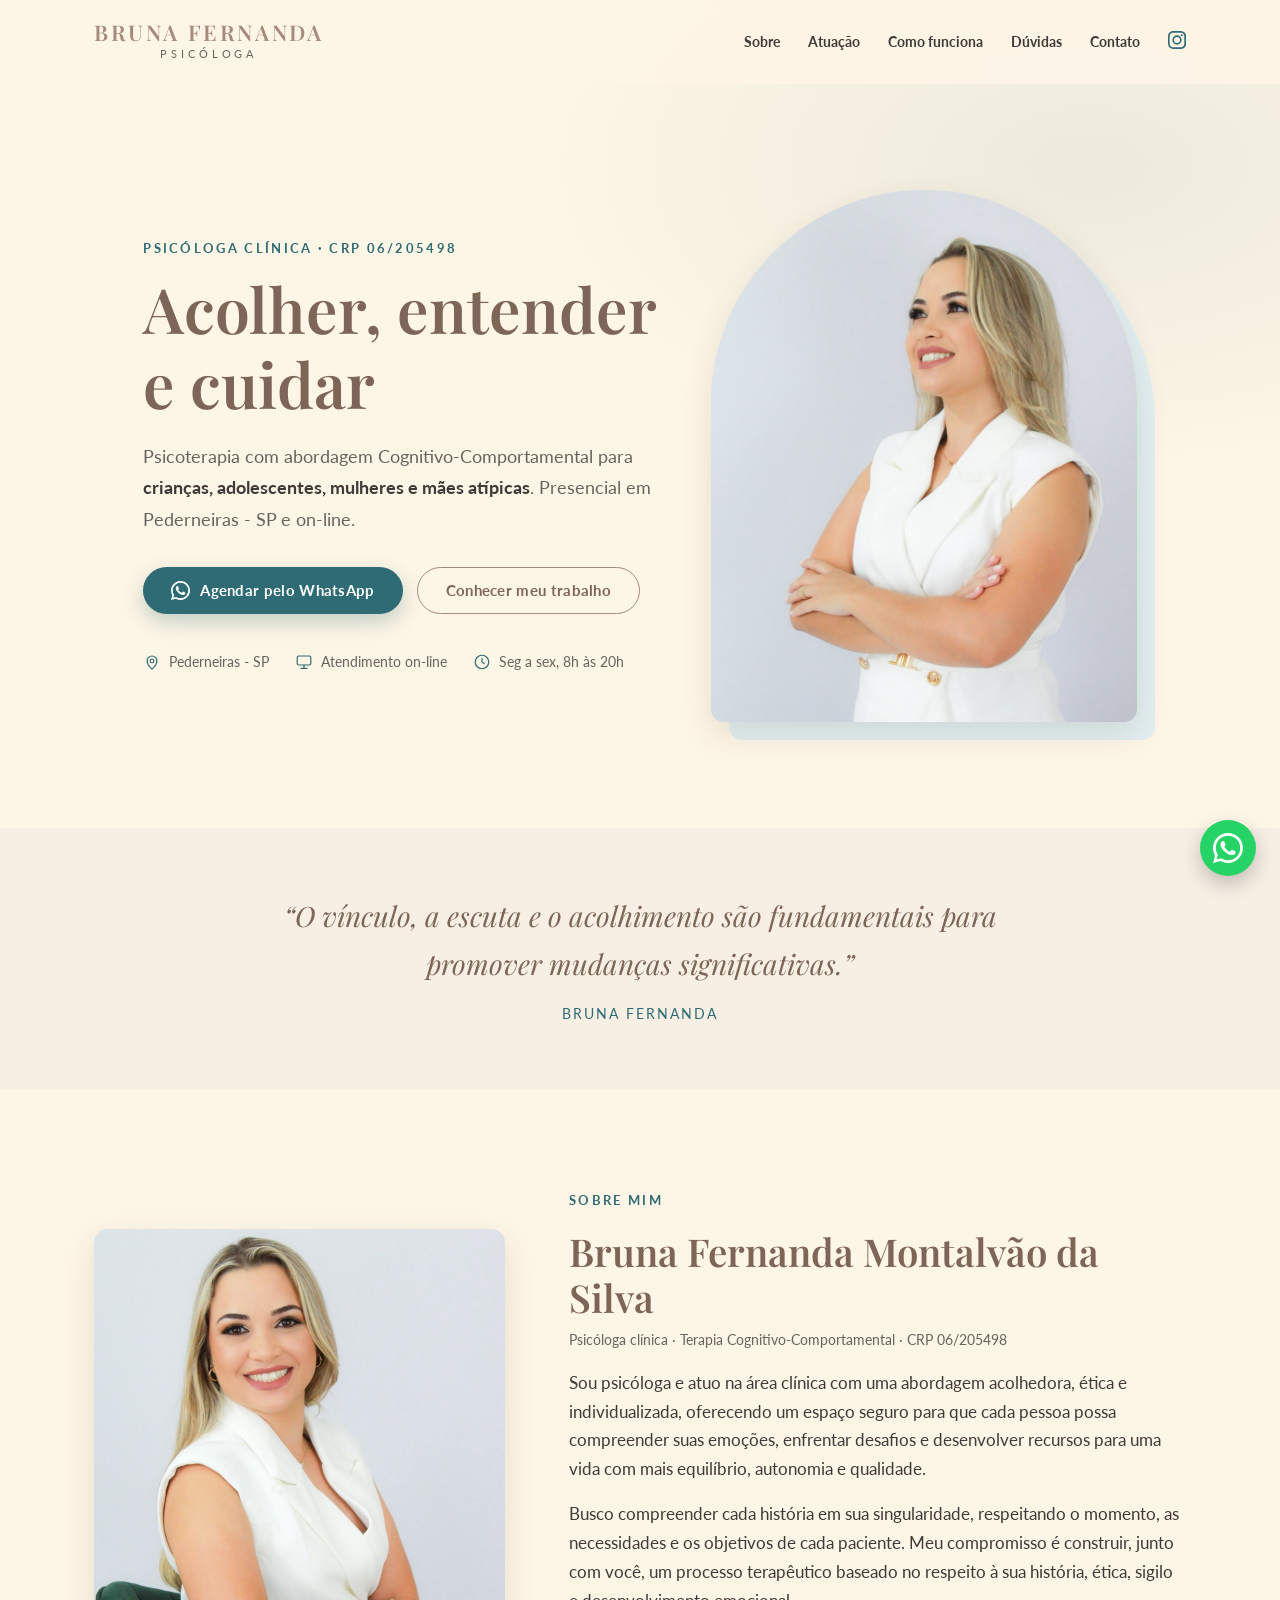
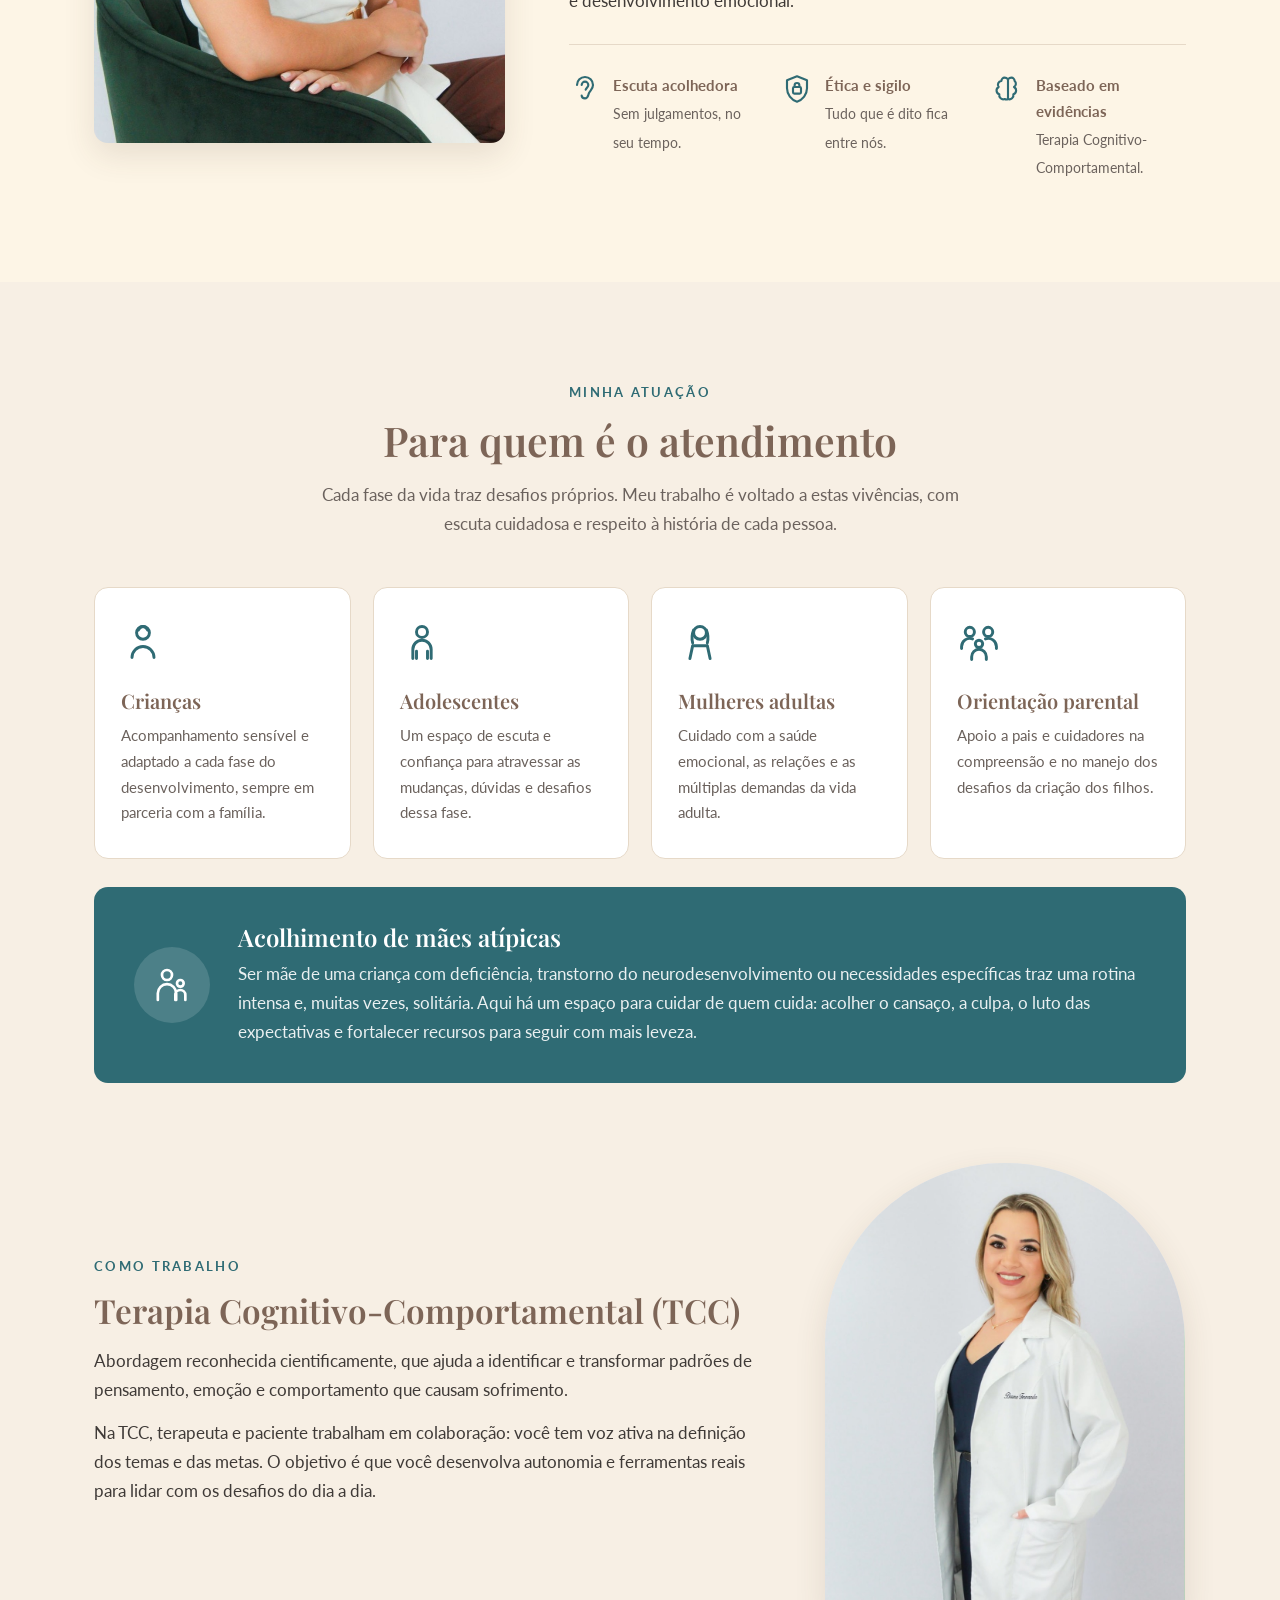
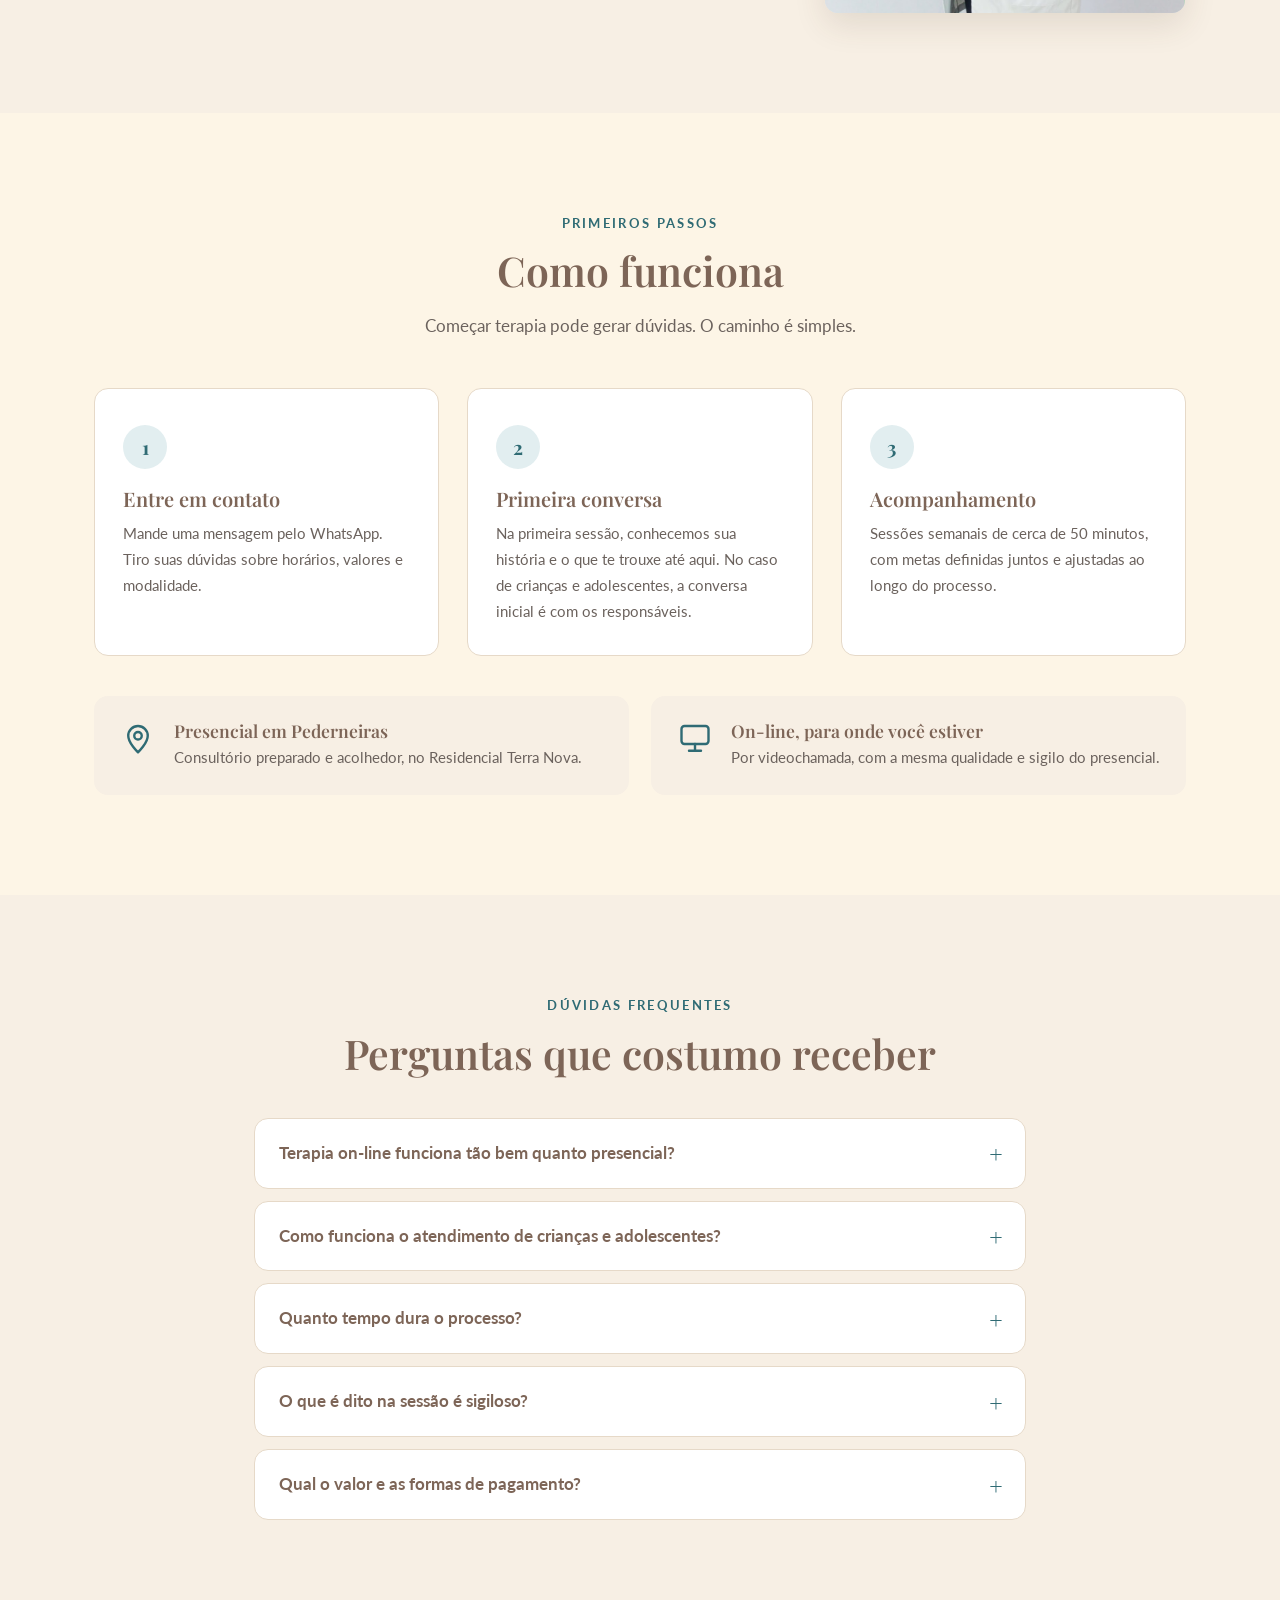
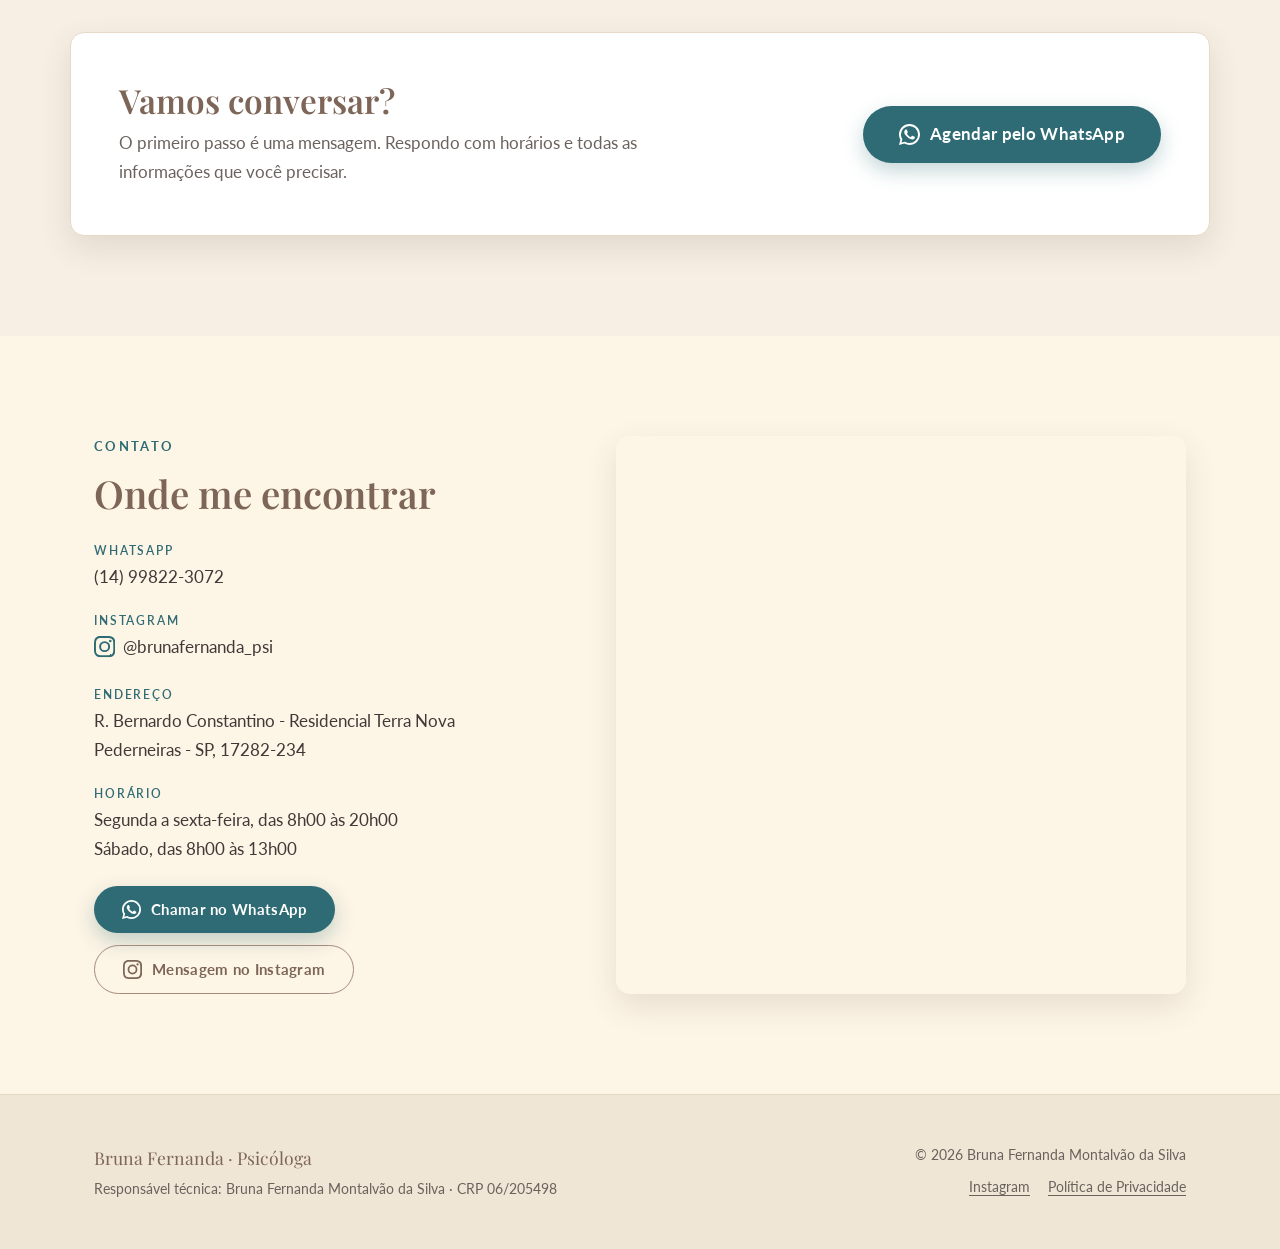
==== commit d323b098: "Redesign do site: hero com foto real, nova paleta, seções e SEO - Hero dividido com foto da Bruna, C" ====
--- a/index.html
+++ b/index.html
@@ -4,51 +4,125 @@
     <meta charset="UTF-8">
     <meta name="viewport" content="width=device-width, initial-scale=1.0">
     <title>Psicóloga Clínica | Bruna Fernanda Montalvão da Silva | Pederneiras - SP</title>
-    <link rel="stylesheet" href="style.css">
+    <meta name="description" content="Psicóloga Bruna Fernanda Montalvão da Silva (CRP 06/205498). Psicoterapia com abordagem Cognitivo-Comportamental para crianças, adolescentes, mulheres e mães atípicas. Atendimento presencial em Pederneiras - SP e on-line.">
+    <meta name="theme-color" content="#fdf5e6">
+    <link rel="canonical" href="https://brunafernanda.com.br/">
+
+    <meta property="og:type" content="website">
+    <meta property="og:locale" content="pt_BR">
+    <meta property="og:url" content="https://brunafernanda.com.br/">
+    <meta property="og:site_name" content="Bruna Fernanda | Psicóloga">
+    <meta property="og:title" content="Bruna Fernanda | Psicóloga em Pederneiras e on-line">
+    <meta property="og:description" content="Psicoterapia para crianças, adolescentes, mulheres e mães atípicas. Abordagem Cognitivo-Comportamental. Presencial em Pederneiras - SP e on-line.">
+    <meta property="og:image" content="https://brunafernanda.com.br/assets/images/bruna_hero.jpg">
+    <meta name="twitter:card" content="summary_large_image">
+
+    <link rel="icon" href="assets/favicon.svg" type="image/svg+xml">
+    <link rel="apple-touch-icon" href="assets/favicon.svg">
+
     <link rel="preconnect" href="https://fonts.googleapis.com">
     <link rel="preconnect" href="https://fonts.gstatic.com" crossorigin>
-    <link href="https://fonts.googleapis.com/css2?family=Playfair+Display:ital,wght@0,400..900;1,400..900&family=Lato:ital,wght@0,100;0,300;0,400;0,700;0,900;1,100;1,300;1,400;1,700;1,900&display=swap" rel="stylesheet">
-    <script src="https://kit.fontawesome.com/a076d05399.js" crossorigin="anonymous"></script>
+    <link href="https://fonts.googleapis.com/css2?family=Playfair+Display:ital,wght@0,400;0,600;0,700;1,400&family=Lato:wght@300;400;700&display=swap" rel="stylesheet">
+    <link rel="stylesheet" href="style.css">
+
+    <script type="application/ld+json">
+    {
+      "@context": "https://schema.org",
+      "@type": "Psychologist",
+      "name": "Bruna Fernanda Montalvão da Silva",
+      "alternateName": "Bruna Fernanda Psicóloga",
+      "url": "https://brunafernanda.com.br/",
+      "image": "https://brunafernanda.com.br/assets/images/bruna_hero.jpg",
+      "telephone": "+55-14-99822-3072",
+      "sameAs": ["https://www.instagram.com/brunafernanda_psi/"],
+      "address": {
+        "@type": "PostalAddress",
+        "streetAddress": "R. Bernardo Constantino - Residencial Terra Nova",
+        "addressLocality": "Pederneiras",
+        "addressRegion": "SP",
+        "postalCode": "17282-234",
+        "addressCountry": "BR"
+      },
+      "geo": { "@type": "GeoCoordinates", "latitude": -22.363463, "longitude": -48.772562 },
+      "openingHoursSpecification": [
+        { "@type": "OpeningHoursSpecification", "dayOfWeek": ["Monday","Tuesday","Wednesday","Thursday","Friday"], "opens": "08:00", "closes": "20:00" },
+        { "@type": "OpeningHoursSpecification", "dayOfWeek": "Saturday", "opens": "08:00", "closes": "13:00" }
+      ],
+      "areaServed": ["Pederneiras", "Brasil (on-line)"]
+    }
+    </script>
 </head>
-<body> 
+<body>
     <header id="header">
         <div class="container">
             <div class="logo">
-                <a href="#">
-                    <h1>BRUNA FERNANDA</h1>
-                    <p>PSICÓLOGA</p>
+                <a href="#hero">
+                    <h1>Bruna Fernanda</h1>
+                    <p>Psicóloga</p>
                 </a>
             </div>
-            <nav>
+            <nav id="nav">
                 <ul>
-                    <li><a href="#sobre">SOBRE</a></li>
-                    <li><a href="#atuacao">ATUAÇÃO</a></li>
-                    <li><a href="#clinica">CLÍNICA</a></li>
-                    <li><a href="#contato">CONTATO</a></li>
+                    <li><a href="#sobre">Sobre</a></li>
+                    <li><a href="#atuacao">Atuação</a></li>
+                    <li><a href="#como-funciona">Como funciona</a></li>
+                    <li><a href="#faq">Dúvidas</a></li>
+                    <li><a href="#contato">Contato</a></li>
+                    <li class="nav-ig"><a href="https://www.instagram.com/brunafernanda_psi/" target="_blank" rel="noopener" aria-label="Instagram"><svg class="icon" viewBox="0 0 24 24"><use href="#i-instagram"/></svg></a></li>
                 </ul>
             </nav>
-            <div class="menu-toggle" id="mobile-menu">
-                <span></span>
-                <span></span>
-                <span></span>
-            </div>
+            <button class="menu-toggle" id="mobile-menu" aria-label="Abrir menu" aria-expanded="false" aria-controls="nav">
+                <span></span><span></span><span></span>
+            </button>
         </div>
     </header>
 
+    <!-- Ícones SVG reutilizáveis -->
+    <svg width="0" height="0" style="position:absolute" aria-hidden="true">
+        <defs>
+            <symbol id="i-instagram" viewBox="0 0 24 24"><path fill="currentColor" d="M12 2.2c3.2 0 3.6 0 4.8.1 1.2.1 1.8.2 2.2.4.6.2 1 .5 1.4.9.4.4.7.8.9 1.4.2.4.4 1 .4 2.2.1 1.2.1 1.6.1 4.8s0 3.6-.1 4.8c-.1 1.2-.2 1.8-.4 2.2-.2.6-.5 1-.9 1.4-.4.4-.8.7-1.4.9-.4.2-1 .4-2.2.4-1.2.1-1.6.1-4.8.1s-3.6 0-4.8-.1c-1.2-.1-1.8-.2-2.2-.4-.6-.2-1-.5-1.4-.9-.4-.4-.7-.8-.9-1.4-.2-.4-.4-1-.4-2.2C2.2 15.6 2.2 15.2 2.2 12s0-3.6.1-4.8c.1-1.2.2-1.8.4-2.2.2-.6.5-1 .9-1.4.4-.4.8-.7 1.4-.9.4-.2 1-.4 2.2-.4C8.4 2.2 8.8 2.2 12 2.2M12 0C8.7 0 8.3 0 7.1.1 5.8.1 4.9.3 4.1.6c-.8.3-1.5.7-2.1 1.4C1.3 2.6.9 3.3.6 4.1.3 4.9.1 5.8.1 7.1 0 8.3 0 8.7 0 12s0 3.7.1 4.9c.1 1.3.3 2.2.6 3 .3.8.7 1.5 1.4 2.1.6.6 1.3 1.1 2.1 1.4.8.3 1.7.5 3 .6 1.2.1 1.6.1 4.9.1s3.7 0 4.9-.1c1.3-.1 2.2-.3 3-.6.8-.3 1.5-.7 2.1-1.4.6-.6 1.1-1.3 1.4-2.1.3-.8.5-1.7.6-3 .1-1.2.1-1.6.1-4.9s0-3.7-.1-4.9c-.1-1.3-.3-2.2-.6-3-.3-.8-.7-1.5-1.4-2.1C21.4 1.3 20.7.9 19.9.6c-.8-.3-1.7-.5-3-.6C15.7 0 15.3 0 12 0zm0 5.8a6.2 6.2 0 1 0 0 12.4 6.2 6.2 0 0 0 0-12.4zM12 16a4 4 0 1 1 0-8 4 4 0 0 1 0 8zm6.4-11.8a1.4 1.4 0 1 0 0 2.9 1.4 1.4 0 0 0 0-2.9z"/></symbol>
+            <symbol id="i-whatsapp" viewBox="0 0 24 24"><path fill="currentColor" d="M17.5 14.4c-.3-.1-1.8-.9-2-1-.3-.1-.5-.1-.7.1-.2.3-.8 1-.9 1.2-.2.2-.3.2-.6.1-.3-.1-1.3-.5-2.4-1.5-.9-.8-1.5-1.8-1.7-2.1-.2-.3 0-.5.1-.6l.4-.5c.1-.2.2-.3.3-.5.1-.2 0-.4 0-.5-.1-.2-.7-1.6-.9-2.2-.2-.6-.5-.5-.7-.5h-.6c-.2 0-.5.1-.8.4-.3.3-1 1-1 2.5s1.1 2.9 1.2 3.1c.1.2 2.1 3.2 5.1 4.5.7.3 1.3.5 1.7.6.7.2 1.4.2 1.9.1.6-.1 1.8-.7 2-1.4.2-.7.2-1.3.2-1.4-.1-.2-.3-.3-.6-.4zM12 21.8c-1.8 0-3.5-.5-5-1.4l-.4-.2-3.7 1 1-3.6-.2-.4A9.8 9.8 0 0 1 2.2 12 9.8 9.8 0 0 1 12 2.2 9.8 9.8 0 0 1 21.8 12 9.8 9.8 0 0 1 12 21.8zM12 0C5.4 0 0 5.4 0 12c0 2.1.6 4.2 1.6 6L0 24l6.2-1.6c1.8 1 3.8 1.5 5.8 1.5 6.6 0 12-5.4 12-12S18.6 0 12 0z"/></symbol>
+            <symbol id="i-ear" viewBox="0 0 24 24"><path fill="none" stroke="currentColor" stroke-width="1.6" stroke-linecap="round" stroke-linejoin="round" d="M6 9a6 6 0 0 1 12 0c0 3-2 4-3 6-.7 1.5-.6 4-3 4s-2.5-2-2.5-2M9.5 9a2.5 2.5 0 0 1 5 0c0 1.5-1.5 2.2-2 3.5"/></symbol>
+            <symbol id="i-shield" viewBox="0 0 24 24"><path fill="none" stroke="currentColor" stroke-width="1.6" stroke-linecap="round" stroke-linejoin="round" d="M12 2.5 4.5 5.5v6c0 4.6 3.2 8.6 7.5 10 4.3-1.4 7.5-5.4 7.5-10v-6L12 2.5z"/><rect x="9" y="10.5" width="6" height="5" rx="1" fill="none" stroke="currentColor" stroke-width="1.6"/><path d="M10.2 10.5V9.3a1.8 1.8 0 0 1 3.6 0v1.2" fill="none" stroke="currentColor" stroke-width="1.6"/></symbol>
+            <symbol id="i-brain" viewBox="0 0 24 24"><path fill="none" stroke="currentColor" stroke-width="1.6" stroke-linecap="round" stroke-linejoin="round" d="M12 4.5v15M9.5 3.5A2.5 2.5 0 0 0 7 6a2.8 2.8 0 0 0-2 4.5A3 3 0 0 0 5.5 16a3 3 0 0 0 4 3.5c.8.5 1.7.5 2.5 0a3 3 0 0 0 4-3.5 3 3 0 0 0 .5-5.5A2.8 2.8 0 0 0 17 6a2.5 2.5 0 0 0-2.5-2.5c-1 0-1.7.4-2.5 1.2-.8-.8-1.5-1.2-2.5-1.2z"/></symbol>
+            <symbol id="i-child" viewBox="0 0 24 24"><circle cx="12" cy="7" r="3.5" fill="none" stroke="currentColor" stroke-width="1.6"/><path fill="none" stroke="currentColor" stroke-width="1.6" stroke-linecap="round" d="M6 20.5a6 6 0 0 1 12 0M9.5 5.5c.5-1.3 1.4-2 2.5-2s2 .7 2.5 2"/></symbol>
+            <symbol id="i-teen" viewBox="0 0 24 24"><circle cx="12" cy="6.5" r="3" fill="none" stroke="currentColor" stroke-width="1.6"/><path fill="none" stroke="currentColor" stroke-width="1.6" stroke-linecap="round" d="M7 21v-5a5 5 0 0 1 10 0v5M9 21v-4M15 21v-4"/></symbol>
+            <symbol id="i-woman" viewBox="0 0 24 24"><circle cx="12" cy="7" r="3.5" fill="none" stroke="currentColor" stroke-width="1.6"/><path fill="none" stroke="currentColor" stroke-width="1.6" stroke-linecap="round" stroke-linejoin="round" d="M8.5 5.5c-1 2.5-1 5-.5 7M15.5 5.5c1 2.5 1 5 .5 7M6.5 21l1.5-7h8l1.5 7"/></symbol>
+            <symbol id="i-mother" viewBox="0 0 24 24"><circle cx="9" cy="6" r="3" fill="none" stroke="currentColor" stroke-width="1.6"/><circle cx="17" cy="11" r="2" fill="none" stroke="currentColor" stroke-width="1.6"/><path fill="none" stroke="currentColor" stroke-width="1.6" stroke-linecap="round" d="M3.5 21v-4a5.5 5.5 0 0 1 11 0v4M14 21v-3a3 3 0 0 1 6 0v3"/></symbol>
+            <symbol id="i-family" viewBox="0 0 24 24"><circle cx="7" cy="6.5" r="2.5" fill="none" stroke="currentColor" stroke-width="1.6"/><circle cx="17" cy="6.5" r="2.5" fill="none" stroke="currentColor" stroke-width="1.6"/><circle cx="12" cy="13" r="2" fill="none" stroke="currentColor" stroke-width="1.6"/><path fill="none" stroke="currentColor" stroke-width="1.6" stroke-linecap="round" d="M2.5 15.5v-1a4.5 4.5 0 0 1 6-4.2M21.5 15.5v-1a4.5 4.5 0 0 0-6-4.2M8 21.5v-1.5a4 4 0 0 1 8 0v1.5"/></symbol>
+            <symbol id="i-pin" viewBox="0 0 24 24"><path fill="none" stroke="currentColor" stroke-width="1.6" stroke-linecap="round" stroke-linejoin="round" d="M12 21.5s-6.5-6-6.5-11a6.5 6.5 0 0 1 13 0c0 5-6.5 11-6.5 11z"/><circle cx="12" cy="10.5" r="2.5" fill="none" stroke="currentColor" stroke-width="1.6"/></symbol>
+            <symbol id="i-screen" viewBox="0 0 24 24"><rect x="3" y="4" width="18" height="12" rx="2" fill="none" stroke="currentColor" stroke-width="1.6"/><path fill="none" stroke="currentColor" stroke-width="1.6" stroke-linecap="round" d="M8 20.5h8M12 16v4.5"/></symbol>
+            <symbol id="i-clock" viewBox="0 0 24 24"><circle cx="12" cy="12" r="9" fill="none" stroke="currentColor" stroke-width="1.6"/><path fill="none" stroke="currentColor" stroke-width="1.6" stroke-linecap="round" d="M12 7v5l3 2"/></symbol>
+        </defs>
+    </svg>
+
     <section id="hero">
-        <div class="hero-overlay"></div>
-        <div class="container hero-content">
-            <h2>Acolher, entender e cuidar</h2>
-            <h3>com a psicóloga Bruna Fernanda Montalvão da Silva</h3>
-            <a href="#sobre" class="btn">SAIBA MAIS</a>
+        <div class="container hero-grid">
+            <div class="hero-content">
+                <p class="eyebrow">Psicóloga clínica · CRP 06/205498</p>
+                <h2>Acolher, entender<br>e cuidar</h2>
+                <p class="hero-sub">Psicoterapia com abordagem Cognitivo-Comportamental para <strong>crianças, adolescentes, mulheres e mães atípicas</strong>. Presencial em Pederneiras - SP e on-line.</p>
+                <div class="hero-actions">
+                    <a href="https://wa.me/5514998223072?text=Ol%C3%A1%2C%20Bruna!%20Gostaria%20de%20agendar%20uma%20consulta." target="_blank" rel="noopener" class="btn btn-primary"><svg class="icon" viewBox="0 0 24 24"><use href="#i-whatsapp"/></svg> Agendar pelo WhatsApp</a>
+                    <a href="#sobre" class="btn btn-ghost">Conhecer meu trabalho</a>
+                </div>
+                <ul class="hero-badges">
+                    <li><svg class="icon" viewBox="0 0 24 24"><use href="#i-pin"/></svg> Pederneiras - SP</li>
+                    <li><svg class="icon" viewBox="0 0 24 24"><use href="#i-screen"/></svg> Atendimento on-line</li>
+                    <li><svg class="icon" viewBox="0 0 24 24"><use href="#i-clock"/></svg> Seg a sex, 8h às 20h</li>
+                </ul>
+            </div>
+            <div class="hero-photo">
+                <img src="assets/images/bruna_hero.jpg" alt="Psicóloga Bruna Fernanda Montalvão da Silva" width="1066" height="1600" fetchpriority="high">
+            </div>
         </div>
     </section>
 
     <section id="quote">
         <div class="container">
             <blockquote>
-                “Conhecer a si mesmo é o começo de toda sabedoria.”
-                <cite>Aristóteles</cite>
+                “O vínculo, a escuta e o acolhimento são fundamentais para promover mudanças significativas.”
+                <cite>Bruna Fernanda</cite>
             </blockquote>
         </div>
     </section>
@@ -56,17 +130,30 @@
     <section id="sobre">
         <div class="container">
             <div class="about-grid">
+                <div class="about-image">
+                    <img src="assets/images/bruna_sobre.jpg" alt="Bruna Fernanda Montalvão da Silva sentada em poltrona verde" width="770" height="1200" loading="lazy">
+                </div>
                 <div class="about-text">
+                    <p class="eyebrow">Sobre mim</p>
                     <h2>Bruna Fernanda Montalvão da Silva</h2>
-                    <h4>Psicóloga Clínica | Terapia Cognitivo-Comportamental</h4>
-                    <p class="crp">CRP 06/205498</p>
+                    <p class="crp">Psicóloga clínica · Terapia Cognitivo-Comportamental · CRP 06/205498</p>
                     <p>Sou psicóloga e atuo na área clínica com uma abordagem acolhedora, ética e individualizada, oferecendo um espaço seguro para que cada pessoa possa compreender suas emoções, enfrentar desafios e desenvolver recursos para uma vida com mais equilíbrio, autonomia e qualidade.</p>
-                    <p>Meu trabalho é direcionado especialmente ao atendimento de <strong>crianças, adolescentes, mulheres adultas e mães atípicas</strong>, além de oferecer <strong>orientação parental</strong>. Busco compreender cada história em sua singularidade, respeitando o momento, as necessidades e os objetivos de cada paciente.</p>
-                    <p>Na psicoterapia, acredito que o vínculo, a escuta e o acolhimento são fundamentais para promover mudanças significativas. Meu compromisso é construir, junto com cada paciente, um processo terapêutico baseado no respeito à sua história, escuta acolhedora, ética, sigilo e desenvolvimento emocional.</p>
-                    <p>Realizo atendimentos presenciais em Pederneiras - SP, em ambiente preparado e acolhedor, e também na modalidade on-line, proporcionando flexibilidade e conforto para que a psicoterapia possa fazer parte da rotina de cada pessoa.</p>
-                </div>
-                <div class="about-image">
-                    <img src="assets/images/bruna_01.jpeg" alt="Bruna Fernanda Montalvão da Silva">
+                    <p>Busco compreender cada história em sua singularidade, respeitando o momento, as necessidades e os objetivos de cada paciente. Meu compromisso é construir, junto com você, um processo terapêutico baseado no respeito à sua história, ética, sigilo e desenvolvimento emocional.</p>
+
+                    <ul class="pillars">
+                        <li>
+                            <svg class="icon" viewBox="0 0 24 24"><use href="#i-ear"/></svg>
+                            <div><strong>Escuta acolhedora</strong><span>Sem julgamentos, no seu tempo.</span></div>
+                        </li>
+                        <li>
+                            <svg class="icon" viewBox="0 0 24 24"><use href="#i-shield"/></svg>
+                            <div><strong>Ética e sigilo</strong><span>Tudo que é dito fica entre nós.</span></div>
+                        </li>
+                        <li>
+                            <svg class="icon" viewBox="0 0 24 24"><use href="#i-brain"/></svg>
+                            <div><strong>Baseado em evidências</strong><span>Terapia Cognitivo-Comportamental.</span></div>
+                        </li>
+                    </ul>
                 </div>
             </div>
         </div>
@@ -74,52 +161,133 @@
 
     <section id="atuacao">
         <div class="container">
-            <h2 class="section-title">MINHA ATUAÇÃO</h2>
-            <p class="section-subtitle">Atendimento psicológico com base na <strong>Terapia Cognitivo-Comportamental (TCC)</strong>, abordagem reconhecida cientificamente que ajuda a identificar e transformar padrões de pensamento, emoção e comportamento. Trabalho voltado às diferentes fases e vivências, com escuta cuidadosa e respeito à história de cada pessoa.</p>
-            
+            <p class="eyebrow center">Minha atuação</p>
+            <h2 class="section-title">Para quem é o atendimento</h2>
+            <p class="section-subtitle">Cada fase da vida traz desafios próprios. Meu trabalho é voltado a estas vivências, com escuta cuidadosa e respeito à história de cada pessoa.</p>
+
             <div class="atuacao-grid">
                 <div class="atuacao-item">
-                    <h3>Terapia Cognitivo-Comportamental</h3>
-                    <p>Abordagem prática e colaborativa: terapeuta e paciente trabalham juntos, com metas claras e ferramentas para lidar com os desafios do dia a dia.</p>
+                    <svg class="icon" viewBox="0 0 24 24"><use href="#i-child"/></svg>
+                    <h3>Crianças</h3>
+                    <p>Acompanhamento sensível e adaptado a cada fase do desenvolvimento, sempre em parceria com a família.</p>
                 </div>
                 <div class="atuacao-item">
-                    <h3>Psicoterapia para crianças</h3>
-                    <p>Acompanhamento sensível e adaptado a cada fase do desenvolvimento, em parceria com a família.</p>
+                    <svg class="icon" viewBox="0 0 24 24"><use href="#i-teen"/></svg>
+                    <h3>Adolescentes</h3>
+                    <p>Um espaço de escuta e confiança para atravessar as mudanças, dúvidas e desafios dessa fase.</p>
                 </div>
                 <div class="atuacao-item">
-                    <h3>Psicoterapia para adolescentes</h3>
-                    <p>Um espaço de escuta e confiança para atravessar as mudanças, dúvidas e desafios dessa fase.</p>
+                    <svg class="icon" viewBox="0 0 24 24"><use href="#i-woman"/></svg>
+                    <h3>Mulheres adultas</h3>
+                    <p>Cuidado com a saúde emocional, as relações e as múltiplas demandas da vida adulta.</p>
                 </div>
                 <div class="atuacao-item">
-                    <h3>Psicoterapia para mulheres adultas</h3>
-                    <p>Cuidado com a saúde emocional, as relações e as múltiplas demandas da vida adulta.</p>
-                </div>
-                <div class="atuacao-item">
-                    <h3>Mães atípicas</h3>
-                    <p>Atendimento e acolhimento para mães de crianças com deficiência, transtornos ou necessidades específicas.</p>
-                </div>
-                <div class="atuacao-item">
+                    <svg class="icon" viewBox="0 0 24 24"><use href="#i-family"/></svg>
                     <h3>Orientação parental</h3>
                     <p>Apoio a pais e cuidadores na compreensão e no manejo dos desafios da criação dos filhos.</p>
                 </div>
-                <div class="atuacao-item">
-                    <h3>Atendimento presencial e on-line</h3>
-                    <p>Sessões em consultório em Pederneiras - SP ou a distância, com a mesma qualidade e sigilo.</p>
-                </div>
-                <div class="atuacao-item">
-                    <h3>Recursos emocionais</h3>
-                    <p>Desenvolvimento e fortalecimento de recursos para lidar com as emoções e os desafios do dia a dia.</p>
-                </div>
-            </div>
-        </div>
-    </section>
-
-    <section id="clinica">
-        <div class="container">
-            <h2 class="section-title">CLÍNICA</h2>
-            <div class="gallery-grid">
-                <div class="gallery-item"><img src="assets/images/clinica_01.jpeg" alt="Clínica 1"></div>
-            </div>
+            </div>
+
+            <div class="highlight">
+                <div class="highlight-icon"><svg class="icon" viewBox="0 0 24 24"><use href="#i-mother"/></svg></div>
+                <div class="highlight-text">
+                    <h3>Acolhimento de mães atípicas</h3>
+                    <p>Ser mãe de uma criança com deficiência, transtorno do neurodesenvolvimento ou necessidades específicas traz uma rotina intensa e, muitas vezes, solitária. Aqui há um espaço para cuidar de quem cuida: acolher o cansaço, a culpa, o luto das expectativas e fortalecer recursos para seguir com mais leveza.</p>
+                </div>
+            </div>
+
+            <div class="approach">
+                <div class="approach-text">
+                    <p class="eyebrow">Como trabalho</p>
+                    <h3>Terapia Cognitivo-Comportamental (TCC)</h3>
+                    <p>Abordagem reconhecida cientificamente, que ajuda a identificar e transformar padrões de pensamento, emoção e comportamento que causam sofrimento.</p>
+                    <p>Na TCC, terapeuta e paciente trabalham em colaboração: você tem voz ativa na definição dos temas e das metas. O objetivo é que você desenvolva autonomia e ferramentas reais para lidar com os desafios do dia a dia.</p>
+                </div>
+                <div class="approach-photo">
+                    <img src="assets/images/bruna_jaleco.jpg" alt="Bruna Fernanda de jaleco" width="1066" height="1600" loading="lazy">
+                </div>
+            </div>
+        </div>
+    </section>
+
+    <section id="como-funciona">
+        <div class="container">
+            <p class="eyebrow center">Primeiros passos</p>
+            <h2 class="section-title">Como funciona</h2>
+            <p class="section-subtitle">Começar terapia pode gerar dúvidas. O caminho é simples.</p>
+
+            <ol class="steps">
+                <li>
+                    <span class="step-num">1</span>
+                    <h3>Entre em contato</h3>
+                    <p>Mande uma mensagem pelo WhatsApp. Tiro suas dúvidas sobre horários, valores e modalidade.</p>
+                </li>
+                <li>
+                    <span class="step-num">2</span>
+                    <h3>Primeira conversa</h3>
+                    <p>Na primeira sessão, conhecemos sua história e o que te trouxe até aqui. No caso de crianças e adolescentes, a conversa inicial é com os responsáveis.</p>
+                </li>
+                <li>
+                    <span class="step-num">3</span>
+                    <h3>Acompanhamento</h3>
+                    <p>Sessões semanais de cerca de 50 minutos, com metas definidas juntos e ajustadas ao longo do processo.</p>
+                </li>
+            </ol>
+
+            <div class="modalidades">
+                <div class="modalidade">
+                    <svg class="icon" viewBox="0 0 24 24"><use href="#i-pin"/></svg>
+                    <div>
+                        <h4>Presencial em Pederneiras</h4>
+                        <p>Consultório preparado e acolhedor, no Residencial Terra Nova.</p>
+                    </div>
+                </div>
+                <div class="modalidade">
+                    <svg class="icon" viewBox="0 0 24 24"><use href="#i-screen"/></svg>
+                    <div>
+                        <h4>On-line, para onde você estiver</h4>
+                        <p>Por videochamada, com a mesma qualidade e sigilo do presencial.</p>
+                    </div>
+                </div>
+            </div>
+        </div>
+    </section>
+
+    <section id="faq">
+        <div class="container narrow">
+            <p class="eyebrow center">Dúvidas frequentes</p>
+            <h2 class="section-title">Perguntas que costumo receber</h2>
+
+            <details>
+                <summary>Terapia on-line funciona tão bem quanto presencial?</summary>
+                <p>Sim. Estudos mostram resultados equivalentes para a maioria das demandas. O que importa é um ambiente tranquilo, com privacidade e boa conexão. Para crianças pequenas, o presencial costuma ser mais indicado.</p>
+            </details>
+            <details>
+                <summary>Como funciona o atendimento de crianças e adolescentes?</summary>
+                <p>A primeira conversa é com os responsáveis, para entender a história e a queixa. Depois, as sessões são com a criança ou o adolescente, usando recursos adequados à idade. Os pais participam de encontros periódicos de orientação.</p>
+            </details>
+            <details>
+                <summary>Quanto tempo dura o processo?</summary>
+                <p>Varia conforme a demanda e os objetivos de cada pessoa. A TCC é uma abordagem focada e estruturada, e muitos processos têm duração definida. Isso é conversado desde o início e revisado ao longo do caminho.</p>
+            </details>
+            <details>
+                <summary>O que é dito na sessão é sigiloso?</summary>
+                <p>Totalmente. O sigilo é um dever ético da psicóloga, garantido pelo Código de Ética Profissional. Com crianças e adolescentes, os responsáveis recebem orientações gerais, mas o conteúdo das sessões é preservado.</p>
+            </details>
+            <details>
+                <summary>Qual o valor e as formas de pagamento?</summary>
+                <p>Valores, pacotes e formas de pagamento são informados diretamente pelo WhatsApp. Mande uma mensagem sem compromisso.</p>
+            </details>
+        </div>
+    </section>
+
+    <section id="cta">
+        <div class="container cta-box">
+            <div>
+                <h2>Vamos conversar?</h2>
+                <p>O primeiro passo é uma mensagem. Respondo com horários e todas as informações que você precisar.</p>
+            </div>
+            <a href="https://wa.me/5514998223072?text=Ol%C3%A1%2C%20Bruna!%20Gostaria%20de%20agendar%20uma%20consulta." target="_blank" rel="noopener" class="btn btn-primary btn-lg"><svg class="icon" viewBox="0 0 24 24"><use href="#i-whatsapp"/></svg> Agendar pelo WhatsApp</a>
         </div>
     </section>
 
@@ -127,23 +295,34 @@
         <div class="container">
             <div class="contato-grid">
                 <div class="contato-info">
-                    <h2>Como Posso Ajudar?</h2>
+                    <p class="eyebrow">Contato</p>
+                    <h2>Onde me encontrar</h2>
                     <div class="info-item">
-                        <h3>CONTATO</h3>
-                        <p>Whatsapp: (14) 99822-3072</p>
-                        <p><a href="https://www.instagram.com/brunafernandapsi/" target="_blank" rel="noopener" class="ig-link"><svg class="ig-icon" viewBox="0 0 24 24" aria-hidden="true"><path fill="currentColor" d="M12 2.2c3.2 0 3.6 0 4.8.1 1.2.1 1.8.2 2.2.4.6.2 1 .5 1.4.9.4.4.7.8.9 1.4.2.4.4 1 .4 2.2.1 1.2.1 1.6.1 4.8s0 3.6-.1 4.8c-.1 1.2-.2 1.8-.4 2.2-.2.6-.5 1-.9 1.4-.4.4-.8.7-1.4.9-.4.2-1 .4-2.2.4-1.2.1-1.6.1-4.8.1s-3.6 0-4.8-.1c-1.2-.1-1.8-.2-2.2-.4-.6-.2-1-.5-1.4-.9-.4-.4-.7-.8-.9-1.4-.2-.4-.4-1-.4-2.2C2.2 15.6 2.2 15.2 2.2 12s0-3.6.1-4.8c.1-1.2.2-1.8.4-2.2.2-.6.5-1 .9-1.4.4-.4.8-.7 1.4-.9.4-.2 1-.4 2.2-.4C8.4 2.2 8.8 2.2 12 2.2M12 0C8.7 0 8.3 0 7.1.1 5.8.1 4.9.3 4.1.6c-.8.3-1.5.7-2.1 1.4C1.3 2.6.9 3.3.6 4.1.3 4.9.1 5.8.1 7.1 0 8.3 0 8.7 0 12s0 3.7.1 4.9c.1 1.3.3 2.2.6 3 .3.8.7 1.5 1.4 2.1.6.6 1.3 1.1 2.1 1.4.8.3 1.7.5 3 .6 1.2.1 1.6.1 4.9.1s3.7 0 4.9-.1c1.3-.1 2.2-.3 3-.6.8-.3 1.5-.7 2.1-1.4.6-.6 1.1-1.3 1.4-2.1.3-.8.5-1.7.6-3 .1-1.2.1-1.6.1-4.9s0-3.7-.1-4.9c-.1-1.3-.3-2.2-.6-3-.3-.8-.7-1.5-1.4-2.1C21.4 1.3 20.7.9 19.9.6c-.8-.3-1.7-.5-3-.6C15.7 0 15.3 0 12 0zm0 5.8a6.2 6.2 0 1 0 0 12.4 6.2 6.2 0 0 0 0-12.4zM12 16a4 4 0 1 1 0-8 4 4 0 0 1 0 8zm6.4-11.8a1.4 1.4 0 1 0 0 2.9 1.4 1.4 0 0 0 0-2.9z"/></svg> @brunafernandapsi</a></p>
+                        <h3>WhatsApp</h3>
+                        <p><a href="https://wa.me/5514998223072" target="_blank" rel="noopener">(14) 99822-3072</a></p>
                     </div>
                     <div class="info-item">
-                        <h3>ENDEREÇO</h3>
-                        <p>R. Bernardo Constantino - Residencial Terra Nova, Pederneiras - SP, 17282-234</p>
-                    </div>
-                    <a href="https://wa.me/5514998223072" target="_blank" class="btn-whatsapp">AGENDAR ATENDIMENTO</a>
+                        <h3>Instagram</h3>
+                        <p><a href="https://www.instagram.com/brunafernanda_psi/" target="_blank" rel="noopener" class="ig-link"><svg class="icon" viewBox="0 0 24 24"><use href="#i-instagram"/></svg> @brunafernanda_psi</a></p>
+                    </div>
+                    <div class="info-item">
+                        <h3>Endereço</h3>
+                        <p>R. Bernardo Constantino - Residencial Terra Nova<br>Pederneiras - SP, 17282-234</p>
+                    </div>
+                    <div class="info-item">
+                        <h3>Horário</h3>
+                        <p>Segunda a sexta-feira, das 8h00 às 20h00<br>Sábado, das 8h00 às 13h00</p>
+                    </div>
+                    <div class="contact-actions">
+                        <a href="https://wa.me/5514998223072?text=Ol%C3%A1%2C%20Bruna!%20Gostaria%20de%20agendar%20uma%20consulta." target="_blank" rel="noopener" class="btn btn-primary"><svg class="icon" viewBox="0 0 24 24"><use href="#i-whatsapp"/></svg> Chamar no WhatsApp</a>
+                        <a href="https://ig.me/m/brunafernanda_psi" target="_blank" rel="noopener" class="btn btn-ghost"><svg class="icon" viewBox="0 0 24 24"><use href="#i-instagram"/></svg> Mensagem no Instagram</a>
+                    </div>
                 </div>
                 <div class="contato-map">
                     <iframe
                         src="https://www.google.com/maps?q=-22.363463,-48.772562&z=16&output=embed"
                         width="100%"
-                        height="400"
+                        height="100%"
                         style="border:0;"
                         allowfullscreen=""
                         loading="lazy"
@@ -159,25 +338,22 @@
         <div class="container">
             <div class="footer-content">
                 <div class="footer-left">
-                    <p>Horário de Funcionamento:</p>
-                    <p>Segunda a sexta-feira das 8h00 às 20h00</p>
-                    <p>Sábado das 8h00 às 13h00</p>
+                    <p class="footer-brand">Bruna Fernanda · Psicóloga</p>
+                    <p>Responsável técnica: Bruna Fernanda Montalvão da Silva · CRP 06/205498</p>
                 </div>
                 <div class="footer-right">
                     <p>&copy; 2026 Bruna Fernanda Montalvão da Silva</p>
-                    <p>Responsável Técnica: Bruna Fernanda Montalvão da Silva - CRP 06/205498</p>
                     <div class="legal-links">
-                        <a href="https://www.instagram.com/brunafernandapsi/" target="_blank" rel="noopener">Instagram</a>
-                        <a href="#">Termos e Condições</a>
-                        <a href="#">Política de Privacidade</a>
+                        <a href="https://www.instagram.com/brunafernanda_psi/" target="_blank" rel="noopener">Instagram</a>
+                        <a href="privacidade.html">Política de Privacidade</a>
                     </div>
                 </div>
             </div>
         </div>
     </footer>
 
-    <a href="https://wa.me/5514998223072" class="whatsapp-float" target="_blank">
-        <img src="https://upload.wikimedia.org/wikipedia/commons/6/6b/WhatsApp.svg" alt="WhatsApp">
+    <a href="https://wa.me/5514998223072?text=Ol%C3%A1%2C%20Bruna!%20Gostaria%20de%20agendar%20uma%20consulta." class="whatsapp-float" target="_blank" rel="noopener" aria-label="Falar no WhatsApp">
+        <svg class="icon" viewBox="0 0 24 24"><use href="#i-whatsapp"/></svg>
     </a>
 
     <script src="script.js"></script>
--- a/style.css
+++ b/style.css
@@ -1,413 +1,910 @@
-/* Reset e Estilos Gerais */
-* {
+/* ==========================================================
+   Bruna Fernanda · Psicóloga — folha de estilos
+   ========================================================== */
+
+*,
+*::before,
+*::after {
     margin: 0;
     padding: 0;
     box-sizing: border-box;
 }
 
 :root {
-    --primary-color: #a68b7c;
-    --bg-color: #fdf5e6;
-    --text-color: #4a4a4a;
+    --bg: #fdf5e6;            /* bege claro (fundo) */
+    --bg-alt: #f7efe4;        /* bege um tom abaixo */
+    --bg-deep: #f0e6d6;       /* bege mais fechado */
     --white: #ffffff;
-    --accent-color: #8c7365;
-    --font-heading: 'Playfair Display', serif;
-    --font-body: 'Lato', sans-serif;
+    --brown: #a68b7c;         /* marrom claro (títulos) */
+    --brown-dark: #7d6557;    /* marrom escuro (hover) */
+    --accent: #2f6b74;        /* azul-petróleo (ação / ícones) — mesmo tom do Instagram */
+    --accent-dark: #24555c;
+    --accent-soft: #e2eef0;
+    --text: #3f3a37;
+    --muted: #6b625d;
+    --line: #e6d9c8;
+    --whats: #25d366;
+    --radius: 14px;
+    --shadow: 0 12px 32px rgba(76, 56, 40, 0.12);
+    --font-heading: 'Playfair Display', Georgia, serif;
+    --font-body: 'Lato', 'Helvetica Neue', Arial, sans-serif;
+    --header-h: 84px;
 }
 
 html {
     scroll-behavior: smooth;
+    scroll-padding-top: var(--header-h);
 }
 
 body {
     font-family: var(--font-body);
-    color: var(--text-color);
-    background-color: var(--bg-color);
-    line-height: 1.6;
+    color: var(--text);
+    background-color: var(--bg);
+    line-height: 1.7;
+    font-size: 1.0625rem;
+    -webkit-font-smoothing: antialiased;
 }
 
 .container {
-    max-width: 1200px;
+    max-width: 1140px;
     margin: 0 auto;
-    padding: 0 20px;
+    padding: 0 24px;
+}
+
+.container.narrow {
+    max-width: 820px;
 }
 
 a {
     text-decoration: none;
     color: inherit;
-    transition: 0.3s;
-}
-
-ul {
+    transition: color 0.25s, background-color 0.25s, transform 0.25s, box-shadow 0.25s;
+}
+
+ul, ol {
     list-style: none;
 }
 
 img {
     max-width: 100%;
     height: auto;
+    display: block;
 }
 
 h1, h2, h3, h4 {
     font-family: var(--font-heading);
-}
-
+    font-weight: 600;
+    line-height: 1.2;
+    color: var(--brown-dark);
+}
+
+.icon {
+    width: 1.25em;
+    height: 1.25em;
+    flex-shrink: 0;
+}
+
+.eyebrow {
+    font-size: 0.8rem;
+    font-weight: 700;
+    letter-spacing: 0.18em;
+    text-transform: uppercase;
+    color: var(--accent);
+    margin-bottom: 12px;
+}
+
+.eyebrow.center {
+    text-align: center;
+}
+
+.section-title {
+    text-align: center;
+    font-size: clamp(1.9rem, 3.2vw, 2.6rem);
+    margin-bottom: 16px;
+}
+
+.section-subtitle {
+    text-align: center;
+    max-width: 680px;
+    margin: 0 auto 48px;
+    color: var(--muted);
+}
+
+/* ---------- Botões ---------- */
 .btn {
-    display: inline-block;
-    padding: 12px 30px;
-    background-color: var(--primary-color);
+    display: inline-flex;
+    align-items: center;
+    gap: 10px;
+    padding: 14px 28px;
+    border-radius: 999px;
+    font-weight: 700;
+    font-size: 0.95rem;
+    letter-spacing: 0.02em;
+    line-height: 1;
+    cursor: pointer;
+}
+
+.btn-primary {
+    background-color: var(--accent);
     color: var(--white);
-    border-radius: 5px;
-    font-weight: bold;
-    text-transform: uppercase;
-    letter-spacing: 1px;
-    transition: 0.3s;
-}
-
-.btn:hover {
-    background-color: var(--accent-color);
-}
-
-/* Header */
+    box-shadow: 0 8px 20px rgba(47, 107, 116, 0.28);
+}
+
+.btn-primary:hover {
+    background-color: var(--accent-dark);
+    transform: translateY(-2px);
+}
+
+.btn-ghost {
+    background: transparent;
+    color: var(--brown-dark);
+    border: 1.5px solid var(--brown);
+}
+
+.btn-ghost:hover {
+    background-color: var(--white);
+    border-color: var(--brown-dark);
+}
+
+.btn-lg {
+    padding: 18px 36px;
+    font-size: 1.05rem;
+}
+
+/* ---------- Header ---------- */
 header {
     position: fixed;
     top: 0;
     left: 0;
     width: 100%;
-    background-color: var(--bg-color);
+    height: var(--header-h);
+    background-color: rgba(253, 245, 230, 0.92);
+    backdrop-filter: blur(8px);
+    -webkit-backdrop-filter: blur(8px);
     z-index: 1000;
-    padding: 15px 0;
-    box-shadow: 0 2px 5px rgba(0,0,0,0.05);
+    border-bottom: 1px solid transparent;
+    transition: border-color 0.3s, box-shadow 0.3s;
+}
+
+header.scrolled {
+    border-bottom-color: var(--line);
+    box-shadow: 0 2px 12px rgba(0, 0, 0, 0.05);
 }
 
 header .container {
+    height: 100%;
     display: flex;
     justify-content: space-between;
     align-items: center;
 }
 
+.logo a {
+    display: block;
+    text-align: center;
+}
+
 .logo h1 {
-    font-size: 1.5rem;
-    color: var(--primary-color);
-    letter-spacing: 2px;
+    font-size: 1.35rem;
+    font-weight: 600;
+    letter-spacing: 0.12em;
+    text-transform: uppercase;
+    color: var(--brown);
 }
 
 .logo p {
-    font-size: 0.8rem;
-    color: var(--text-color);
-    letter-spacing: 4px;
-    text-align: center;
+    font-size: 0.7rem;
+    letter-spacing: 0.35em;
+    text-transform: uppercase;
+    color: var(--muted);
+    margin-top: -2px;
 }
 
 nav ul {
     display: flex;
-}
-
-nav ul li {
-    margin-left: 30px;
+    align-items: center;
+    gap: 28px;
 }
 
 nav ul li a {
     font-size: 0.9rem;
     font-weight: 700;
-    color: var(--text-color);
-}
-
-nav ul li a:hover {
-    color: var(--primary-color);
+    color: var(--text);
+    position: relative;
+    padding: 6px 0;
+}
+
+nav ul li a::after {
+    content: '';
+    position: absolute;
+    left: 0;
+    bottom: 0;
+    width: 0;
+    height: 2px;
+    background: var(--accent);
+    transition: width 0.25s;
+}
+
+nav ul li a:hover::after {
+    width: 100%;
+}
+
+nav .nav-ig a {
+    display: inline-flex;
+    color: var(--accent);
+}
+
+nav .nav-ig a::after {
+    display: none;
 }
 
 .menu-toggle {
     display: none;
     flex-direction: column;
+    justify-content: center;
+    gap: 5px;
+    width: 44px;
+    height: 44px;
+    background: none;
+    border: 0;
     cursor: pointer;
 }
 
 .menu-toggle span {
-    width: 25px;
-    height: 3px;
-    background-color: var(--primary-color);
-    margin: 2px 0;
-    transition: 0.3s;
-}
-
-/* Hero Section */
+    display: block;
+    width: 26px;
+    height: 2px;
+    background-color: var(--brown-dark);
+    margin: 0 auto;
+    transition: transform 0.3s, opacity 0.3s;
+}
+
+.menu-toggle.active span:nth-child(1) { transform: translateY(7px) rotate(45deg); }
+.menu-toggle.active span:nth-child(2) { opacity: 0; }
+.menu-toggle.active span:nth-child(3) { transform: translateY(-7px) rotate(-45deg); }
+
+/* ---------- Hero ---------- */
 #hero {
-    height: 100vh;
-    background-image: url('https://static.wixstatic.com/media/c946d6_b1acb751cf3c4894be38d793dff72789~mv2.jpg');
-    background-size: cover;
-    background-position: center;
-    position: relative;
+    padding-top: calc(var(--header-h) + 40px);
+    padding-bottom: 40px;
+    min-height: 92vh;
     display: flex;
     align-items: center;
-    justify-content: center;
+    background:
+        radial-gradient(900px 500px at 85% 20%, rgba(47, 107, 116, 0.08), transparent 60%),
+        var(--bg);
+}
+
+.hero-grid {
+    display: grid;
+    grid-template-columns: 1.1fr 0.9fr;
+    gap: 48px;
+    align-items: center;
+}
+
+.hero-content h2 {
+    font-size: clamp(2.4rem, 5vw, 3.9rem);
+    font-weight: 600;
+    margin-bottom: 20px;
+}
+
+.hero-sub {
+    font-size: 1.15rem;
+    color: var(--muted);
+    max-width: 520px;
+    margin-bottom: 32px;
+}
+
+.hero-sub strong {
+    color: var(--text);
+}
+
+.hero-actions {
+    display: flex;
+    flex-wrap: wrap;
+    gap: 14px;
+    margin-bottom: 36px;
+}
+
+.hero-badges {
+    display: flex;
+    flex-wrap: wrap;
+    gap: 10px 26px;
+    font-size: 0.9rem;
+    color: var(--muted);
+}
+
+.hero-badges li {
+    display: inline-flex;
+    align-items: center;
+    gap: 8px;
+}
+
+.hero-badges .icon {
+    color: var(--accent);
+}
+
+.hero-photo {
+    position: relative;
+    max-width: 460px;
+    margin: 0 auto;
+}
+
+.hero-photo::before {
+    content: '';
+    position: absolute;
+    inset: 18px -18px -18px 18px;
+    border-radius: 230px 230px var(--radius) var(--radius);
+    background: var(--accent-soft);
+    z-index: 0;
+}
+
+.hero-photo img {
+    position: relative;
+    z-index: 1;
+    width: 100%;
+    aspect-ratio: 4 / 5;
+    object-fit: cover;
+    object-position: 50% 20%;
+    border-radius: 230px 230px var(--radius) var(--radius);
+    background: #e9eaed;
+    box-shadow: var(--shadow);
+}
+
+/* ---------- Citação ---------- */
+#quote {
+    padding: 64px 0;
+    background-color: var(--bg-alt);
     text-align: center;
+}
+
+#quote blockquote {
+    font-family: var(--font-heading);
+    font-size: clamp(1.3rem, 2.4vw, 1.75rem);
+    font-style: italic;
+    font-weight: 400;
+    color: var(--brown-dark);
+    max-width: 760px;
+    margin: 0 auto;
+}
+
+#quote cite {
+    display: block;
+    margin-top: 16px;
+    font-family: var(--font-body);
+    font-size: 0.85rem;
+    font-style: normal;
+    letter-spacing: 0.15em;
+    text-transform: uppercase;
+    color: var(--accent);
+}
+
+/* ---------- Sobre ---------- */
+#sobre {
+    padding: 100px 0;
+}
+
+.about-grid {
+    display: grid;
+    grid-template-columns: 0.8fr 1.2fr;
+    gap: 64px;
+    align-items: center;
+}
+
+.about-image img {
+    border-radius: var(--radius);
+    box-shadow: var(--shadow);
+    aspect-ratio: 4 / 5;
+    object-fit: cover;
+    background: #e9eaed;
+}
+
+.about-text h2 {
+    font-size: clamp(1.8rem, 3vw, 2.4rem);
+    margin-bottom: 8px;
+}
+
+.crp {
+    font-size: 0.9rem;
+    color: var(--muted);
+    margin-bottom: 22px;
+}
+
+.about-text p {
+    margin-bottom: 16px;
+}
+
+.pillars {
+    display: grid;
+    grid-template-columns: repeat(3, 1fr);
+    gap: 18px;
+    margin-top: 28px;
+    padding-top: 28px;
+    border-top: 1px solid var(--line);
+}
+
+.pillars li {
+    display: flex;
+    gap: 12px;
+    align-items: flex-start;
+}
+
+.pillars .icon {
+    width: 32px;
+    height: 32px;
+    color: var(--accent);
+}
+
+.pillars strong {
+    display: block;
+    font-size: 0.95rem;
+    color: var(--brown-dark);
+}
+
+.pillars span {
+    font-size: 0.85rem;
+    color: var(--muted);
+}
+
+/* ---------- Atuação ---------- */
+#atuacao {
+    padding: 100px 0;
+    background-color: var(--bg-alt);
+}
+
+.atuacao-grid {
+    display: grid;
+    grid-template-columns: repeat(4, 1fr);
+    gap: 22px;
+}
+
+.atuacao-item {
+    background-color: var(--white);
+    padding: 32px 26px;
+    border-radius: var(--radius);
+    border: 1px solid var(--line);
+    transition: transform 0.3s, box-shadow 0.3s;
+}
+
+.atuacao-item:hover {
+    transform: translateY(-6px);
+    box-shadow: var(--shadow);
+}
+
+.atuacao-item .icon {
+    width: 44px;
+    height: 44px;
+    color: var(--accent);
+    margin-bottom: 16px;
+}
+
+.atuacao-item h3 {
+    font-size: 1.25rem;
+    margin-bottom: 10px;
+}
+
+.atuacao-item p {
+    font-size: 0.95rem;
+    color: var(--muted);
+}
+
+.highlight {
+    display: grid;
+    grid-template-columns: auto 1fr;
+    gap: 28px;
+    align-items: center;
+    margin-top: 28px;
+    padding: 36px 40px;
+    border-radius: var(--radius);
+    background: var(--accent);
     color: var(--white);
 }
 
-.hero-overlay {
+.highlight-icon {
+    width: 76px;
+    height: 76px;
+    border-radius: 50%;
+    display: grid;
+    place-items: center;
+    background: rgba(255, 255, 255, 0.14);
+}
+
+.highlight-icon .icon {
+    width: 40px;
+    height: 40px;
+}
+
+.highlight h3 {
+    color: var(--white);
+    font-size: 1.5rem;
+    margin-bottom: 8px;
+}
+
+.highlight p {
+    color: rgba(255, 255, 255, 0.9);
+}
+
+.approach {
+    display: grid;
+    grid-template-columns: 1.3fr 0.7fr;
+    gap: 56px;
+    align-items: center;
+    margin-top: 80px;
+}
+
+.approach h3 {
+    font-size: clamp(1.6rem, 2.6vw, 2.1rem);
+    margin-bottom: 16px;
+}
+
+.approach p {
+    margin-bottom: 14px;
+}
+
+.approach-photo {
+    max-width: 360px;
+    margin: 0 auto;
+}
+
+.approach-photo img {
+    border-radius: 200px 200px var(--radius) var(--radius);
+    aspect-ratio: 4 / 5;
+    object-fit: cover;
+    object-position: 50% 15%;
+    background: #e9eaed;
+    box-shadow: var(--shadow);
+}
+
+/* ---------- Como funciona ---------- */
+#como-funciona {
+    padding: 100px 0;
+}
+
+.steps {
+    display: grid;
+    grid-template-columns: repeat(3, 1fr);
+    gap: 28px;
+    counter-reset: step;
+}
+
+.steps li {
+    position: relative;
+    background: var(--white);
+    border: 1px solid var(--line);
+    border-radius: var(--radius);
+    padding: 36px 28px 30px;
+}
+
+.step-num {
+    display: inline-grid;
+    place-items: center;
+    width: 44px;
+    height: 44px;
+    border-radius: 50%;
+    background: var(--accent-soft);
+    color: var(--accent);
+    font-family: var(--font-heading);
+    font-weight: 700;
+    font-size: 1.2rem;
+    margin-bottom: 18px;
+}
+
+.steps h3 {
+    font-size: 1.25rem;
+    margin-bottom: 10px;
+}
+
+.steps p {
+    font-size: 0.95rem;
+    color: var(--muted);
+}
+
+.modalidades {
+    display: grid;
+    grid-template-columns: 1fr 1fr;
+    gap: 22px;
+    margin-top: 40px;
+}
+
+.modalidade {
+    display: flex;
+    gap: 18px;
+    align-items: flex-start;
+    padding: 24px 26px;
+    border-radius: var(--radius);
+    background: var(--bg-alt);
+}
+
+.modalidade .icon {
+    width: 36px;
+    height: 36px;
+    color: var(--accent);
+}
+
+.modalidade h4 {
+    font-size: 1.1rem;
+    margin-bottom: 4px;
+}
+
+.modalidade p {
+    font-size: 0.95rem;
+    color: var(--muted);
+}
+
+/* ---------- FAQ ---------- */
+#faq {
+    padding: 100px 0;
+    background-color: var(--bg-alt);
+}
+
+#faq .section-title {
+    margin-bottom: 40px;
+}
+
+#faq details {
+    background: var(--white);
+    border: 1px solid var(--line);
+    border-radius: var(--radius);
+    margin-bottom: 12px;
+    overflow: hidden;
+}
+
+#faq summary {
+    cursor: pointer;
+    list-style: none;
+    padding: 20px 56px 20px 24px;
+    font-weight: 700;
+    position: relative;
+    color: var(--brown-dark);
+}
+
+#faq summary::-webkit-details-marker {
+    display: none;
+}
+
+#faq summary::after {
+    content: '+';
     position: absolute;
-    top: 0;
-    left: 0;
+    right: 22px;
+    top: 50%;
+    transform: translateY(-50%);
+    font-size: 1.5rem;
+    font-weight: 300;
+    color: var(--accent);
+    transition: transform 0.25s;
+}
+
+#faq details[open] summary::after {
+    transform: translateY(-50%) rotate(45deg);
+}
+
+#faq details p {
+    padding: 0 24px 22px;
+    color: var(--muted);
+}
+
+/* ---------- CTA ---------- */
+#cta {
+    padding: 0 0 100px;
+    background-color: var(--bg-alt);
+}
+
+.cta-box {
+    display: flex;
+    justify-content: space-between;
+    align-items: center;
+    gap: 32px;
+    padding: 48px;
+    border-radius: var(--radius);
+    background: var(--white);
+    border: 1px solid var(--line);
+    box-shadow: var(--shadow);
+}
+
+.cta-box h2 {
+    font-size: clamp(1.6rem, 2.6vw, 2.2rem);
+    margin-bottom: 8px;
+}
+
+.cta-box p {
+    color: var(--muted);
+    max-width: 520px;
+}
+
+/* ---------- Contato ---------- */
+#contato {
+    padding: 100px 0;
+}
+
+.contato-grid {
+    display: grid;
+    grid-template-columns: 0.9fr 1.1fr;
+    gap: 56px;
+    align-items: stretch;
+}
+
+.contato-info h2 {
+    font-size: clamp(1.8rem, 3vw, 2.4rem);
+    margin-bottom: 28px;
+}
+
+.info-item {
+    margin-bottom: 22px;
+}
+
+.info-item h3 {
+    font-family: var(--font-body);
+    font-size: 0.78rem;
+    letter-spacing: 0.15em;
+    text-transform: uppercase;
+    color: var(--accent);
+    margin-bottom: 4px;
+}
+
+.info-item a:hover {
+    color: var(--accent);
+}
+
+.ig-link {
+    display: inline-flex;
+    align-items: center;
+    gap: 8px;
+}
+
+.ig-link .icon {
+    color: var(--accent);
+}
+
+.contact-actions {
+    display: flex;
+    flex-wrap: wrap;
+    gap: 12px;
+    margin-top: 8px;
+}
+
+.contato-map {
+    min-height: 420px;
+    border-radius: var(--radius);
+    overflow: hidden;
+    box-shadow: var(--shadow);
+}
+
+.contato-map iframe {
     width: 100%;
     height: 100%;
-    background-color: rgba(0,0,0,0.3);
-}
-
-.hero-content {
-    position: relative;
-    z-index: 1;
-}
-
-.hero-content h2 {
-    font-size: 3rem;
-    margin-bottom: 10px;
-}
-
-.hero-content h3 {
-    font-size: 1.5rem;
-    margin-bottom: 30px;
-    font-weight: 400;
-    font-style: italic;
-}
-
-/* Quote Section */
-#quote {
-    padding: 80px 0;
-    background-color: #fff9f0;
-    text-align: center;
-}
-
-#quote blockquote {
-    font-family: var(--font-heading);
-    font-size: 1.8rem;
-    font-style: italic;
-    color: var(--primary-color);
-}
-
-#quote cite {
-    display: block;
-    margin-top: 20px;
-    font-size: 1rem;
-    color: var(--text-color);
-    font-style: normal;
-}
-
-/* Sobre Section */
-#sobre {
-    padding: 100px 0;
-}
-
-.about-grid {
-    display: grid;
-    grid-template-columns: 1.2fr 0.8fr;
-    gap: 50px;
-    align-items: center;
-}
-
-.about-text h2 {
-    font-size: 2.5rem;
-    color: var(--primary-color);
-    margin-bottom: 10px;
-}
-
-.about-text h4 {
-    font-size: 1.2rem;
-    margin-bottom: 5px;
-}
-
-.crp {
+    min-height: 420px;
+}
+
+/* ---------- Footer ---------- */
+footer {
+    padding: 48px 0;
+    background-color: var(--bg-deep);
+    border-top: 1px solid var(--line);
     font-size: 0.9rem;
-    margin-bottom: 20px;
-    color: #888;
-}
-
-.about-text p {
-    margin-bottom: 15px;
-}
-
-.about-image img {
-    border-radius: 10px;
-    box-shadow: 15px 15px 0 var(--primary-color);
-}
-
-/* Áreas de Atuação */
-#atuacao {
-    padding: 100px 0;
-    background-color: #f7efe4;
-}
-
-.section-title {
-    text-align: center;
-    font-size: 2.5rem;
-    color: var(--primary-color);
-    margin-bottom: 20px;
-}
-
-.section-subtitle {
-    text-align: center;
-    max-width: 800px;
-    margin: 0 auto 50px;
-}
-
-.atuacao-grid {
-    display: grid;
-    grid-template-columns: repeat(auto-fit, minmax(300px, 1fr));
-    gap: 30px;
-}
-
-.atuacao-item {
-    background-color: var(--white);
-    padding: 40px;
-    border-radius: 10px;
-    transition: 0.3s;
-    border-bottom: 5px solid transparent;
-}
-
-.atuacao-item:hover {
-    transform: translateY(-10px);
-    border-bottom-color: var(--primary-color);
-}
-
-.atuacao-item h3 {
-    font-size: 1.5rem;
-    margin-bottom: 15px;
-    color: var(--primary-color);
-}
-
-/* Clínica */
-#clinica {
-    padding: 100px 0;
-}
-
-.gallery-grid {
-    display: grid;
-    grid-template-columns: repeat(auto-fit, minmax(300px, 1fr));
-    gap: 20px;
-}
-
-.gallery-item {
-    height: 300px;
-    overflow: hidden;
-    border-radius: 10px;
-}
-
-.gallery-item img {
-    width: 100%;
-    height: 100%;
-    object-fit: cover;
-    transition: 0.5s;
-}
-
-.gallery-item:hover img {
-    transform: scale(1.1);
-}
-
-/* Contato */
-#contato {
-    padding: 100px 0;
-    background-color: #f0e6d6;
-}
-
-.contato-grid {
-    display: grid;
-    grid-template-columns: 1fr 1fr;
-    gap: 50px;
-}
-
-.contato-info h2 {
-    font-size: 2.5rem;
-    margin-bottom: 30px;
-}
-
-.info-item {
-    margin-bottom: 25px;
-}
-
-.info-item h3 {
-    font-size: 1.1rem;
-    color: var(--primary-color);
-    margin-bottom: 5px;
-}
-
-.btn-whatsapp {
-    display: inline-block;
-    padding: 15px 40px;
-    background-color: #25d366;
-    color: var(--white);
-    border-radius: 50px;
-    font-weight: bold;
-    margin-top: 20px;
-}
-
-.map-placeholder {
-    height: 100%;
-    background-color: #ddd;
-    border-radius: 10px;
-    display: flex;
-    align-items: center;
-    justify-content: center;
-    min-height: 300px;
-}
-
-/* Footer */
-footer {
-    padding: 60px 0;
-    background-color: var(--bg-color);
-    border-top: 1px solid #e0d0c0;
+    color: var(--muted);
 }
 
 .footer-content {
     display: flex;
     justify-content: space-between;
     flex-wrap: wrap;
-    gap: 30px;
-}
-
-.footer-left p, .footer-right p {
-    font-size: 0.9rem;
+    gap: 24px;
+}
+
+.footer-brand {
+    font-family: var(--font-heading);
+    font-size: 1.1rem;
+    color: var(--brown-dark);
+    margin-bottom: 4px;
+}
+
+.footer-right {
+    text-align: right;
 }
 
 .legal-links {
-    margin-top: 10px;
+    margin-top: 8px;
+    display: flex;
+    gap: 18px;
+    justify-content: flex-end;
 }
 
 .legal-links a {
-    margin-right: 20px;
-    font-size: 0.8rem;
     text-decoration: underline;
-}
-
-/* WhatsApp Float */
+    text-underline-offset: 3px;
+}
+
+.legal-links a:hover {
+    color: var(--accent);
+}
+
+/* ---------- WhatsApp flutuante ---------- */
 .whatsapp-float {
     position: fixed;
-    bottom: 30px;
-    right: 30px;
-    width: 60px;
-    height: 60px;
-    background-color: #25d366;
+    bottom: 24px;
+    right: 24px;
+    width: 56px;
+    height: 56px;
+    background-color: var(--whats);
+    color: var(--white);
     border-radius: 50%;
-    display: flex;
-    align-items: center;
-    justify-content: center;
-    box-shadow: 2px 2px 10px rgba(0,0,0,0.2);
+    display: grid;
+    place-items: center;
+    box-shadow: 0 8px 20px rgba(0, 0, 0, 0.22);
     z-index: 1000;
 }
 
-.whatsapp-float img {
-    width: 35px;
-}
-
-/* Mobile Responsive */
+.whatsapp-float .icon {
+    width: 30px;
+    height: 30px;
+}
+
+.whatsapp-float:hover {
+    transform: scale(1.06);
+}
+
+/* ---------- Página de privacidade ---------- */
+.page {
+    padding: calc(var(--header-h) + 48px) 0 80px;
+}
+
+.page h2 {
+    font-size: clamp(1.8rem, 3vw, 2.4rem);
+    margin-bottom: 8px;
+}
+
+.page h3 {
+    font-size: 1.25rem;
+    margin: 32px 0 10px;
+}
+
+.page p, .page li {
+    margin-bottom: 12px;
+    color: var(--text);
+}
+
+.page ul {
+    list-style: disc;
+    padding-left: 22px;
+}
+
+.page .updated {
+    color: var(--muted);
+    font-size: 0.9rem;
+    margin-bottom: 24px;
+}
+
+/* ==========================================================
+   Responsivo
+   ========================================================== */
+@media (max-width: 1024px) {
+    .atuacao-grid {
+        grid-template-columns: repeat(2, 1fr);
+    }
+
+    .steps {
+        grid-template-columns: 1fr;
+    }
+}
+
 @media (max-width: 768px) {
+    :root {
+        --header-h: 72px;
+    }
+
+    body {
+        font-size: 1rem;
+    }
+
     nav {
         display: none;
         position: absolute;
         top: 100%;
         left: 0;
         width: 100%;
-        background-color: var(--bg-color);
-        padding: 20px;
-        box-shadow: 0 5px 10px rgba(0,0,0,0.1);
+        background-color: var(--bg);
+        padding: 12px 24px 20px;
+        border-bottom: 1px solid var(--line);
+        box-shadow: 0 10px 20px rgba(0, 0, 0, 0.08);
     }
 
     nav.active {
@@ -416,67 +913,177 @@
 
     nav ul {
         flex-direction: column;
+        align-items: flex-start;
+        gap: 4px;
     }
 
     nav ul li {
-        margin: 10px 0;
+        width: 100%;
+    }
+
+    nav ul li a {
+        display: block;
+        padding: 10px 0;
+        font-size: 1rem;
+    }
+
+    nav ul li a::after {
+        display: none;
     }
 
     .menu-toggle {
         display: flex;
     }
 
-    .about-grid, .contato-grid {
+    #hero {
+        min-height: 0;
+        padding-top: calc(var(--header-h) + 28px);
+        padding-bottom: 48px;
+    }
+
+    .hero-grid {
         grid-template-columns: 1fr;
-    }
-
-    .hero-content h2 {
-        font-size: 2rem;
-    }
-
-    .hero-content h3 {
-        font-size: 1.2rem;
-    }
-}
-
-/* Mobile: menos espaço entre seções */
-@media (max-width: 768px) {
-    #sobre, #atuacao, #clinica, #contato {
-        padding: 50px 0;
+        gap: 32px;
+    }
+
+    .hero-photo {
+        order: -1;
+        max-width: 260px;
+    }
+
+    .hero-photo::before {
+        inset: 12px -12px -12px 12px;
+        border-radius: 130px 130px var(--radius) var(--radius);
+    }
+
+    .hero-photo img {
+        border-radius: 130px 130px var(--radius) var(--radius);
+    }
+
+    .hero-content {
+        text-align: center;
+    }
+
+    .hero-sub {
+        margin-left: auto;
+        margin-right: auto;
+    }
+
+    .hero-actions {
+        justify-content: center;
+    }
+
+    .hero-actions .btn {
+        width: 100%;
+        justify-content: center;
+    }
+
+    .hero-badges {
+        justify-content: center;
+        gap: 8px 18px;
+        font-size: 0.85rem;
+    }
+
+    #quote {
+        padding: 48px 0;
+    }
+
+    #sobre, #atuacao, #como-funciona, #faq, #contato {
+        padding: 60px 0;
+    }
+
+    #cta {
+        padding-bottom: 60px;
+    }
+
+    .about-grid,
+    .approach,
+    .contato-grid,
+    .modalidades,
+    .highlight {
+        grid-template-columns: 1fr;
     }
 
     .about-grid {
-        gap: 30px;
+        gap: 32px;
     }
 
     .about-image {
-        margin-right: 15px;
-    }
-
-    .section-title {
-        font-size: 2rem;
-    }
-
-    .section-subtitle {
-        margin-bottom: 30px;
-    }
-}
-
-/* Instagram */
-.ig-link {
-    display: inline-flex;
-    align-items: center;
-    gap: 8px;
-    color: inherit;
-    font-weight: bold;
-}
-
-.ig-link:hover {
-    color: var(--primary-color);
-}
-
-.ig-icon {
-    width: 20px;
-    height: 20px;
-    color: var(--primary-color);
-}
+        max-width: 320px;
+        margin: 0 auto;
+    }
+
+    .pillars {
+        grid-template-columns: 1fr;
+        gap: 14px;
+    }
+
+    .atuacao-grid {
+        grid-template-columns: 1fr;
+        gap: 16px;
+    }
+
+    .atuacao-item {
+        padding: 26px 22px 22px;
+    }
+
+    .highlight {
+        padding: 28px 24px;
+        gap: 16px;
+        text-align: center;
+    }
+
+    .highlight-icon {
+        margin: 0 auto;
+    }
+
+    .approach {
+        gap: 32px;
+        margin-top: 56px;
+    }
+
+    .approach-photo {
+        order: -1;
+        max-width: 240px;
+    }
+
+    .cta-box {
+        flex-direction: column;
+        align-items: stretch;
+        text-align: center;
+        padding: 32px 24px;
+    }
+
+    .cta-box .btn,
+    .contact-actions .btn {
+        justify-content: center;
+    }
+
+    .contact-actions .btn {
+        width: 100%;
+    }
+
+    .contato-map,
+    .contato-map iframe {
+        min-height: 260px;
+    }
+
+    .footer-content {
+        flex-direction: column;
+    }
+
+    .footer-right {
+        text-align: left;
+    }
+
+    .legal-links {
+        justify-content: flex-start;
+    }
+
+    .whatsapp-float {
+        width: 52px;
+        height: 52px;
+        bottom: 18px;
+        right: 18px;
+    }
+}
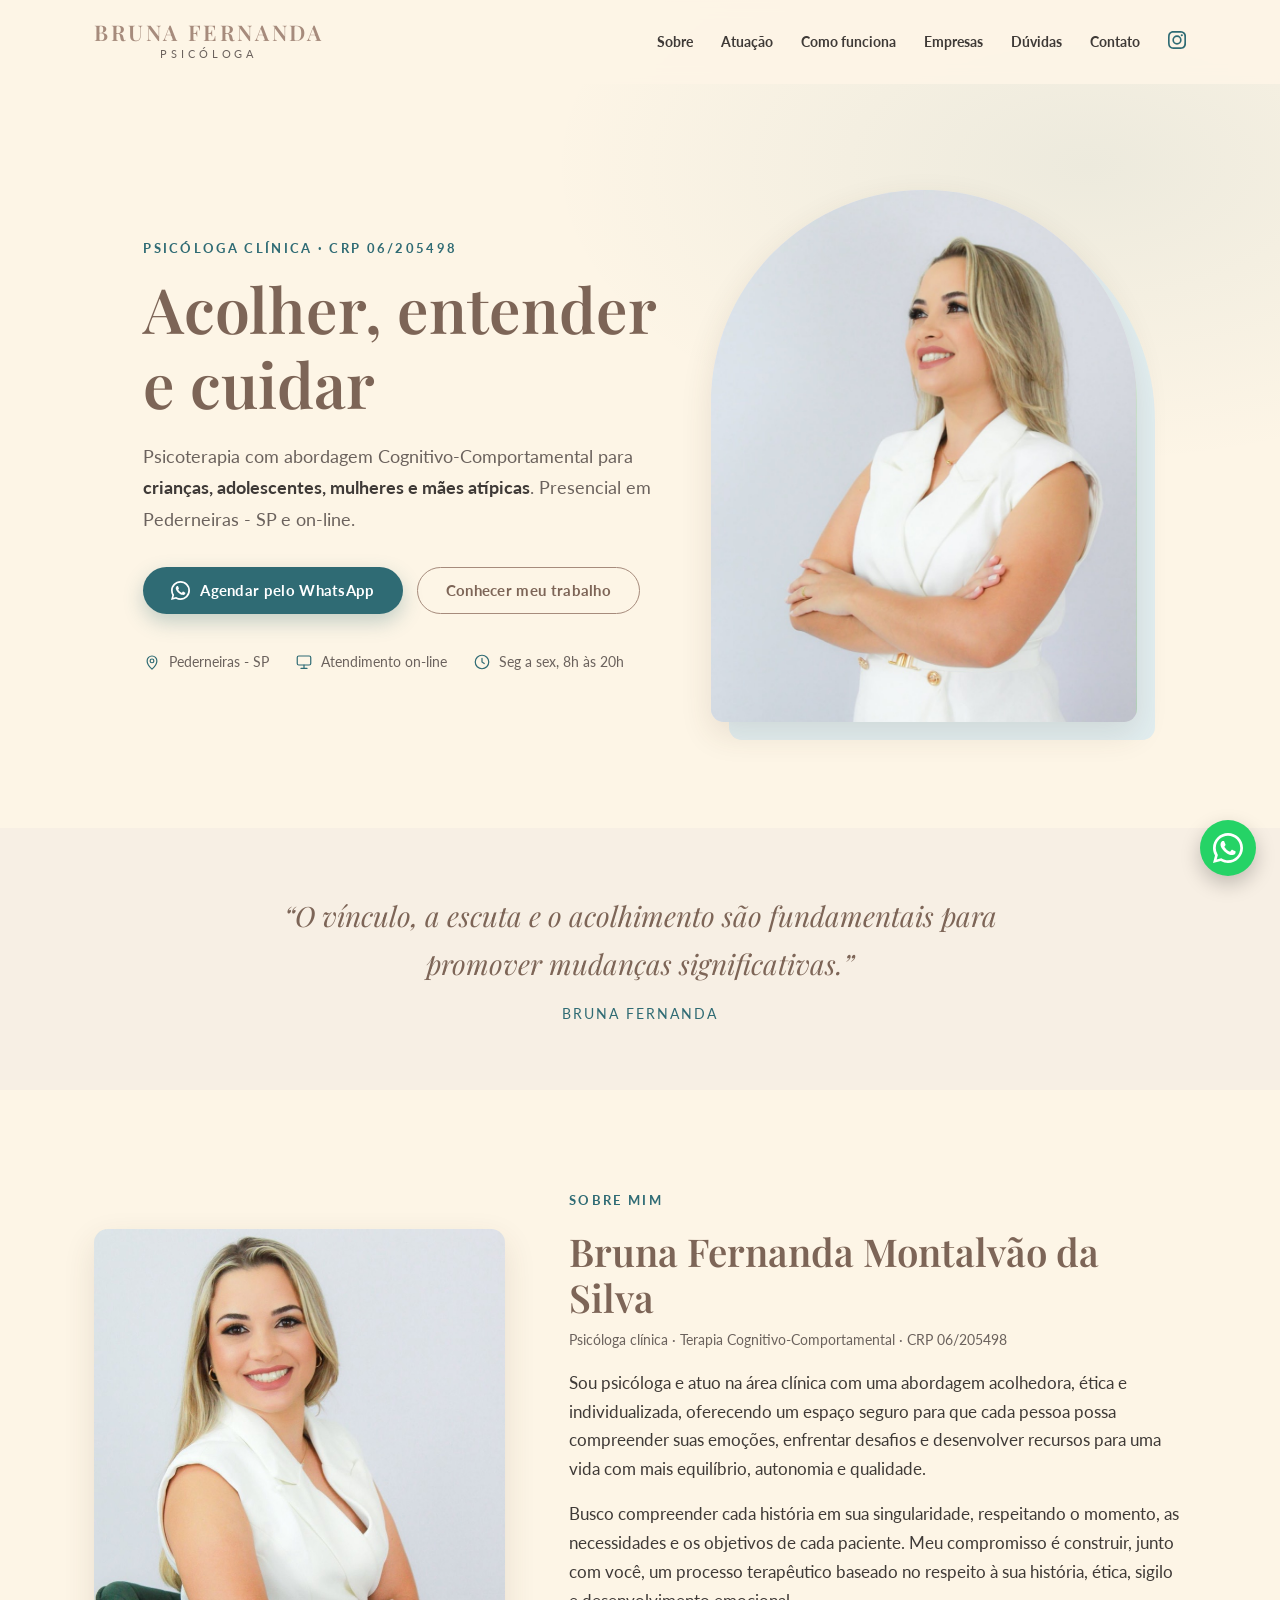
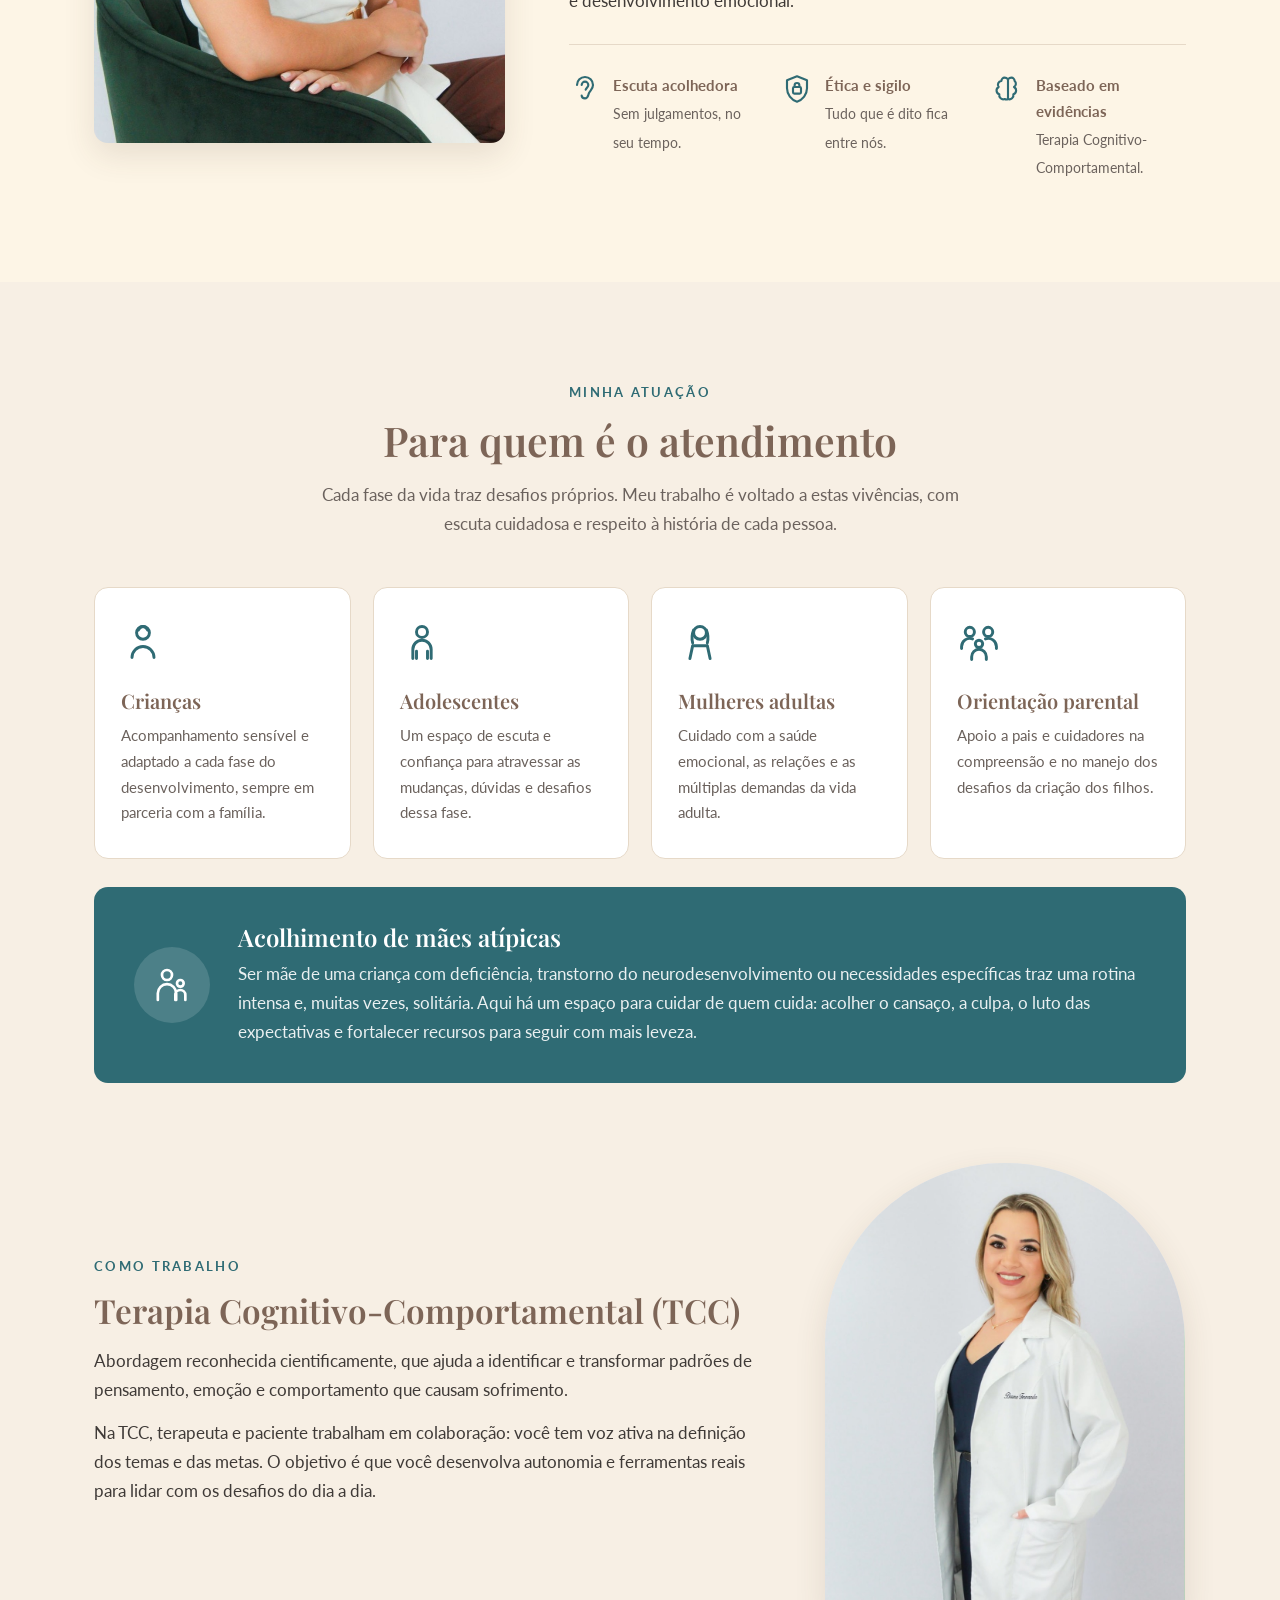
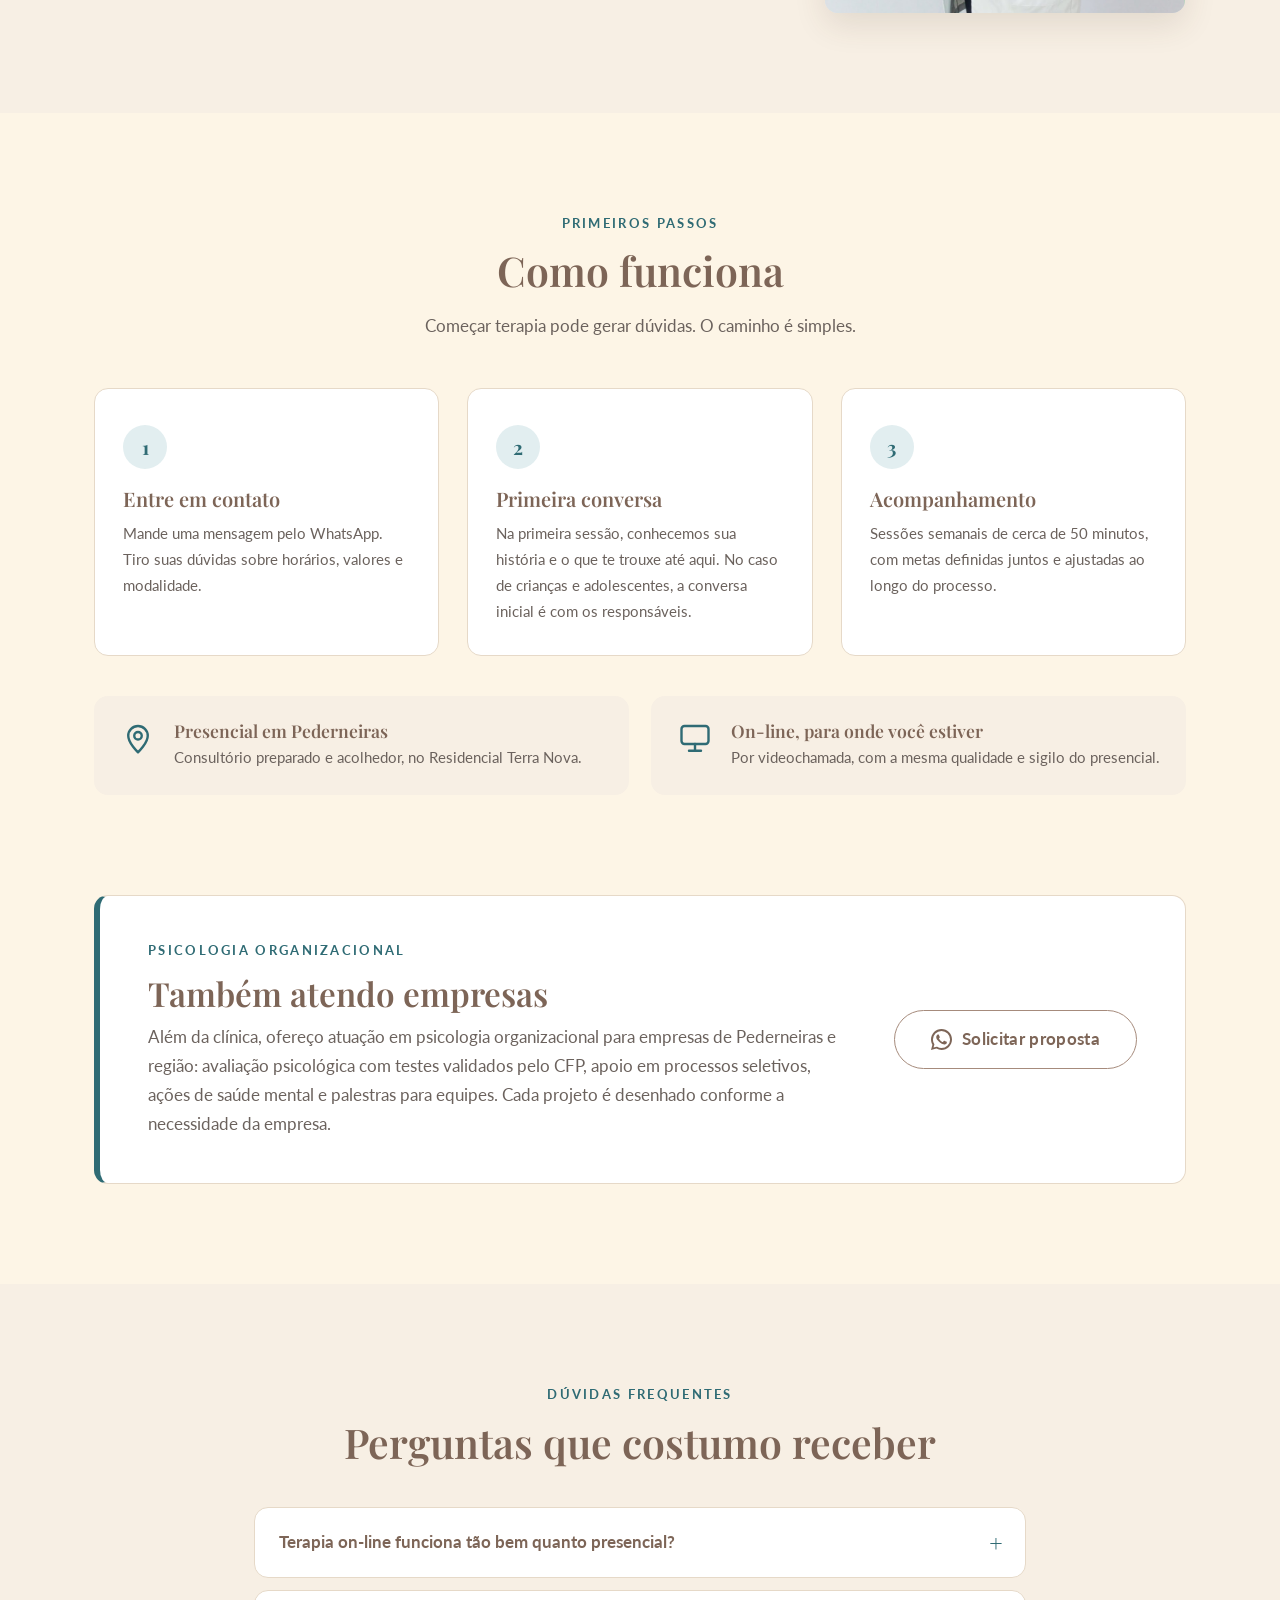
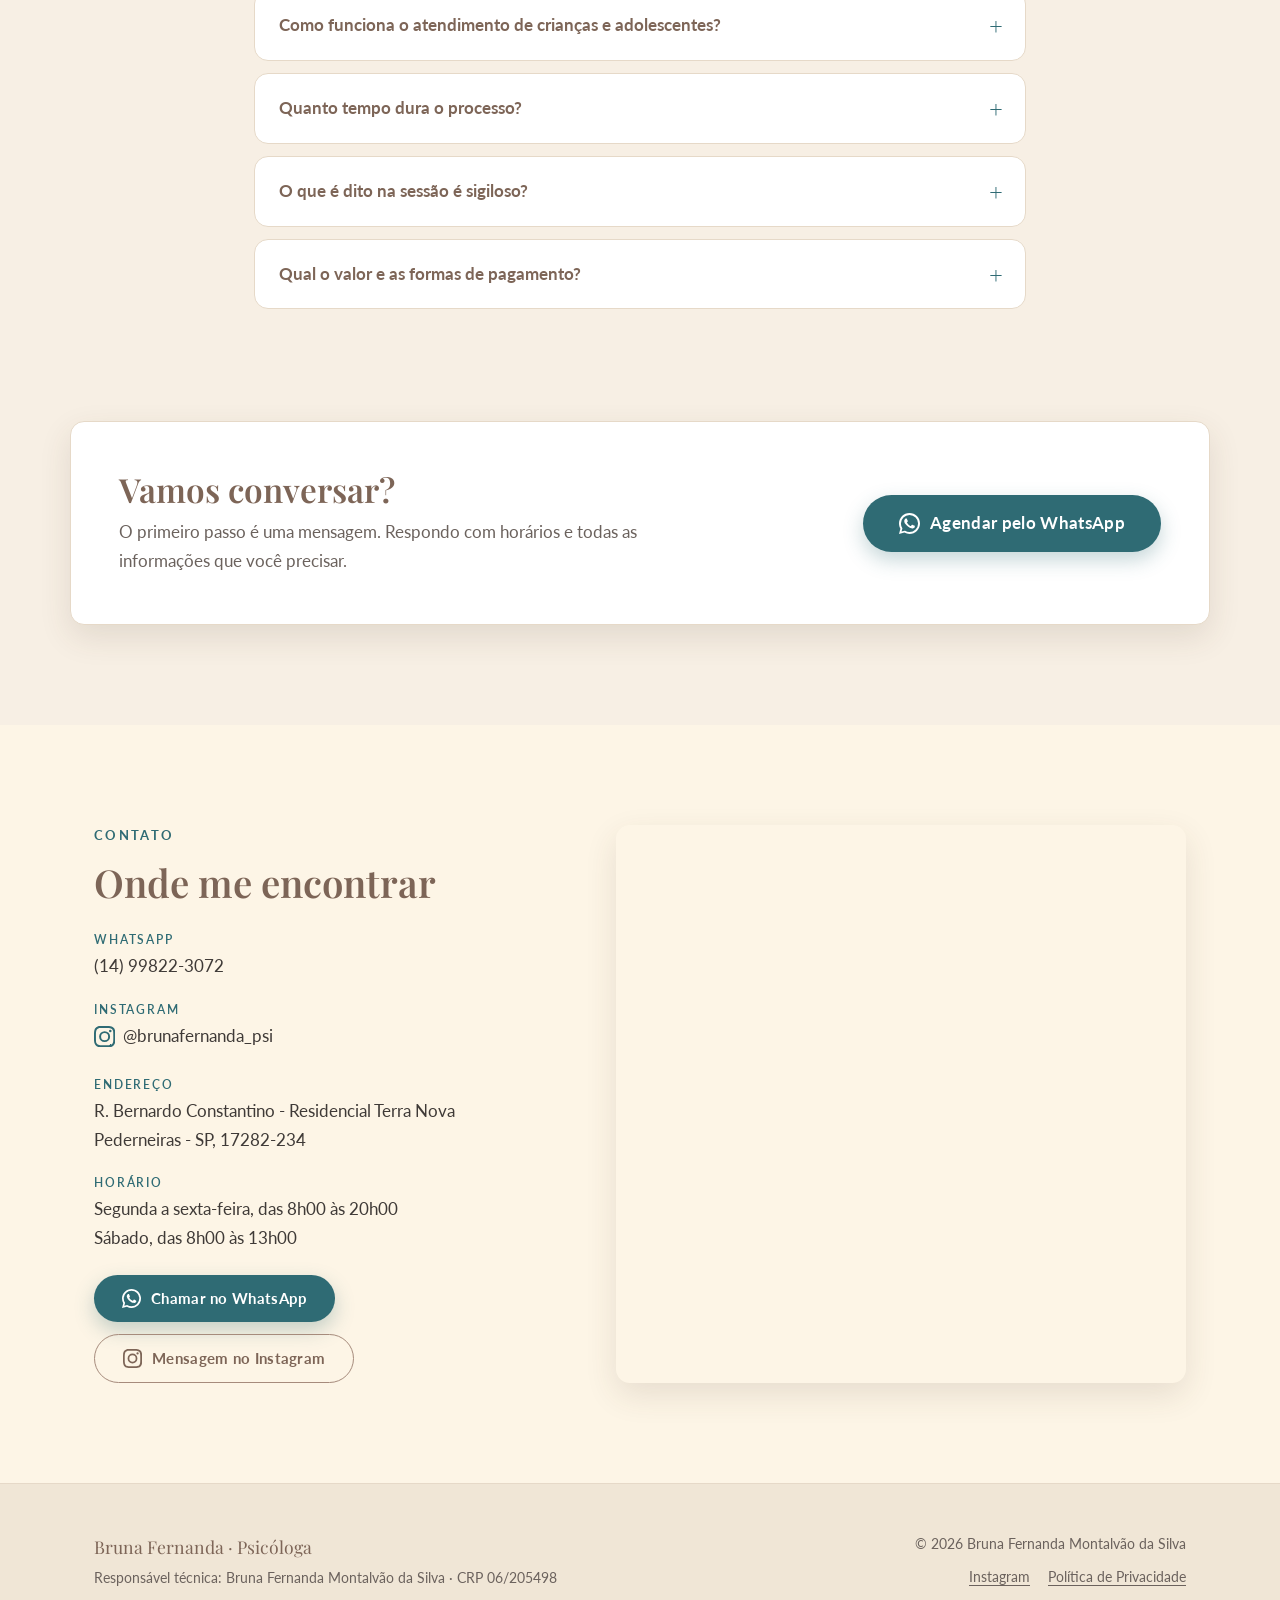
==== commit 2ab352ae: "Adiciona bloco 'Também atendo empresas' (psicologia organizacional) Co-Authored-By: Claude Fable 5.1" ====
--- a/index.html
+++ b/index.html
@@ -4,7 +4,7 @@
     <meta charset="UTF-8">
     <meta name="viewport" content="width=device-width, initial-scale=1.0">
     <title>Psicóloga Clínica | Bruna Fernanda Montalvão da Silva | Pederneiras - SP</title>
-    <meta name="description" content="Psicóloga Bruna Fernanda Montalvão da Silva (CRP 06/205498). Psicoterapia com abordagem Cognitivo-Comportamental para crianças, adolescentes, mulheres e mães atípicas. Atendimento presencial em Pederneiras - SP e on-line.">
+    <meta name="description" content="Psicóloga Bruna Fernanda Montalvão da Silva (CRP 06/205498). Psicoterapia com abordagem Cognitivo-Comportamental para crianças, adolescentes, mulheres e mães atípicas. Atendimento presencial em Pederneiras - SP e on-line. Psicologia organizacional para empresas.">
     <meta name="theme-color" content="#fdf5e6">
     <link rel="canonical" href="https://brunafernanda.com.br/">
 
@@ -48,7 +48,8 @@
         { "@type": "OpeningHoursSpecification", "dayOfWeek": ["Monday","Tuesday","Wednesday","Thursday","Friday"], "opens": "08:00", "closes": "20:00" },
         { "@type": "OpeningHoursSpecification", "dayOfWeek": "Saturday", "opens": "08:00", "closes": "13:00" }
       ],
-      "areaServed": ["Pederneiras", "Brasil (on-line)"]
+      "areaServed": ["Pederneiras", "Brasil (on-line)"],
+      "knowsAbout": ["Terapia Cognitivo-Comportamental", "Psicologia infantil", "Psicologia organizacional", "Avaliação psicológica"]
     }
     </script>
 </head>
@@ -66,6 +67,7 @@
                     <li><a href="#sobre">Sobre</a></li>
                     <li><a href="#atuacao">Atuação</a></li>
                     <li><a href="#como-funciona">Como funciona</a></li>
+                    <li><a href="#empresas">Empresas</a></li>
                     <li><a href="#faq">Dúvidas</a></li>
                     <li><a href="#contato">Contato</a></li>
                     <li class="nav-ig"><a href="https://www.instagram.com/brunafernanda_psi/" target="_blank" rel="noopener" aria-label="Instagram"><svg class="icon" viewBox="0 0 24 24"><use href="#i-instagram"/></svg></a></li>
@@ -253,6 +255,19 @@
         </div>
     </section>
 
+    <section id="empresas">
+        <div class="container">
+            <div class="empresas-box">
+                <div class="empresas-text">
+                    <p class="eyebrow">Psicologia organizacional</p>
+                    <h2>Também atendo empresas</h2>
+                    <p>Além da clínica, ofereço atuação em psicologia organizacional para empresas de Pederneiras e região: avaliação psicológica com testes validados pelo CFP, apoio em processos seletivos, ações de saúde mental e palestras para equipes. Cada projeto é desenhado conforme a necessidade da empresa.</p>
+                </div>
+                <a href="https://wa.me/5514998223072?text=Ol%C3%A1%2C%20Bruna!%20Represento%20uma%20empresa%20e%20gostaria%20de%20conversar%20sobre%20psicologia%20organizacional." target="_blank" rel="noopener" class="btn btn-ghost btn-lg"><svg class="icon" viewBox="0 0 24 24"><use href="#i-whatsapp"/></svg> Solicitar proposta</a>
+            </div>
+        </div>
+    </section>
+
     <section id="faq">
         <div class="container narrow">
             <p class="eyebrow center">Dúvidas frequentes</p>
--- a/style.css
+++ b/style.css
@@ -630,6 +630,40 @@
     color: var(--muted);
 }
 
+/* ---------- Empresas ---------- */
+#empresas {
+    padding: 0 0 100px;
+}
+
+.empresas-box {
+    display: flex;
+    justify-content: space-between;
+    align-items: center;
+    gap: 40px;
+    padding: 44px 48px;
+    border-radius: var(--radius);
+    background: var(--white);
+    border: 1px solid var(--line);
+    border-left: 6px solid var(--accent);
+}
+
+.empresas-text {
+    max-width: 720px;
+}
+
+.empresas-box h2 {
+    font-size: clamp(1.6rem, 2.6vw, 2.2rem);
+    margin-bottom: 10px;
+}
+
+.empresas-box p:last-child {
+    color: var(--muted);
+}
+
+.empresas-box .btn {
+    white-space: nowrap;
+}
+
 /* ---------- FAQ ---------- */
 #faq {
     padding: 100px 0;
@@ -992,8 +1026,20 @@
         padding: 60px 0;
     }
 
-    #cta {
+    #cta, #empresas {
         padding-bottom: 60px;
+    }
+
+    .empresas-box {
+        flex-direction: column;
+        align-items: stretch;
+        padding: 28px 22px;
+        border-left-width: 5px;
+    }
+
+    .empresas-box .btn {
+        justify-content: center;
+        white-space: normal;
     }
 
     .about-grid,
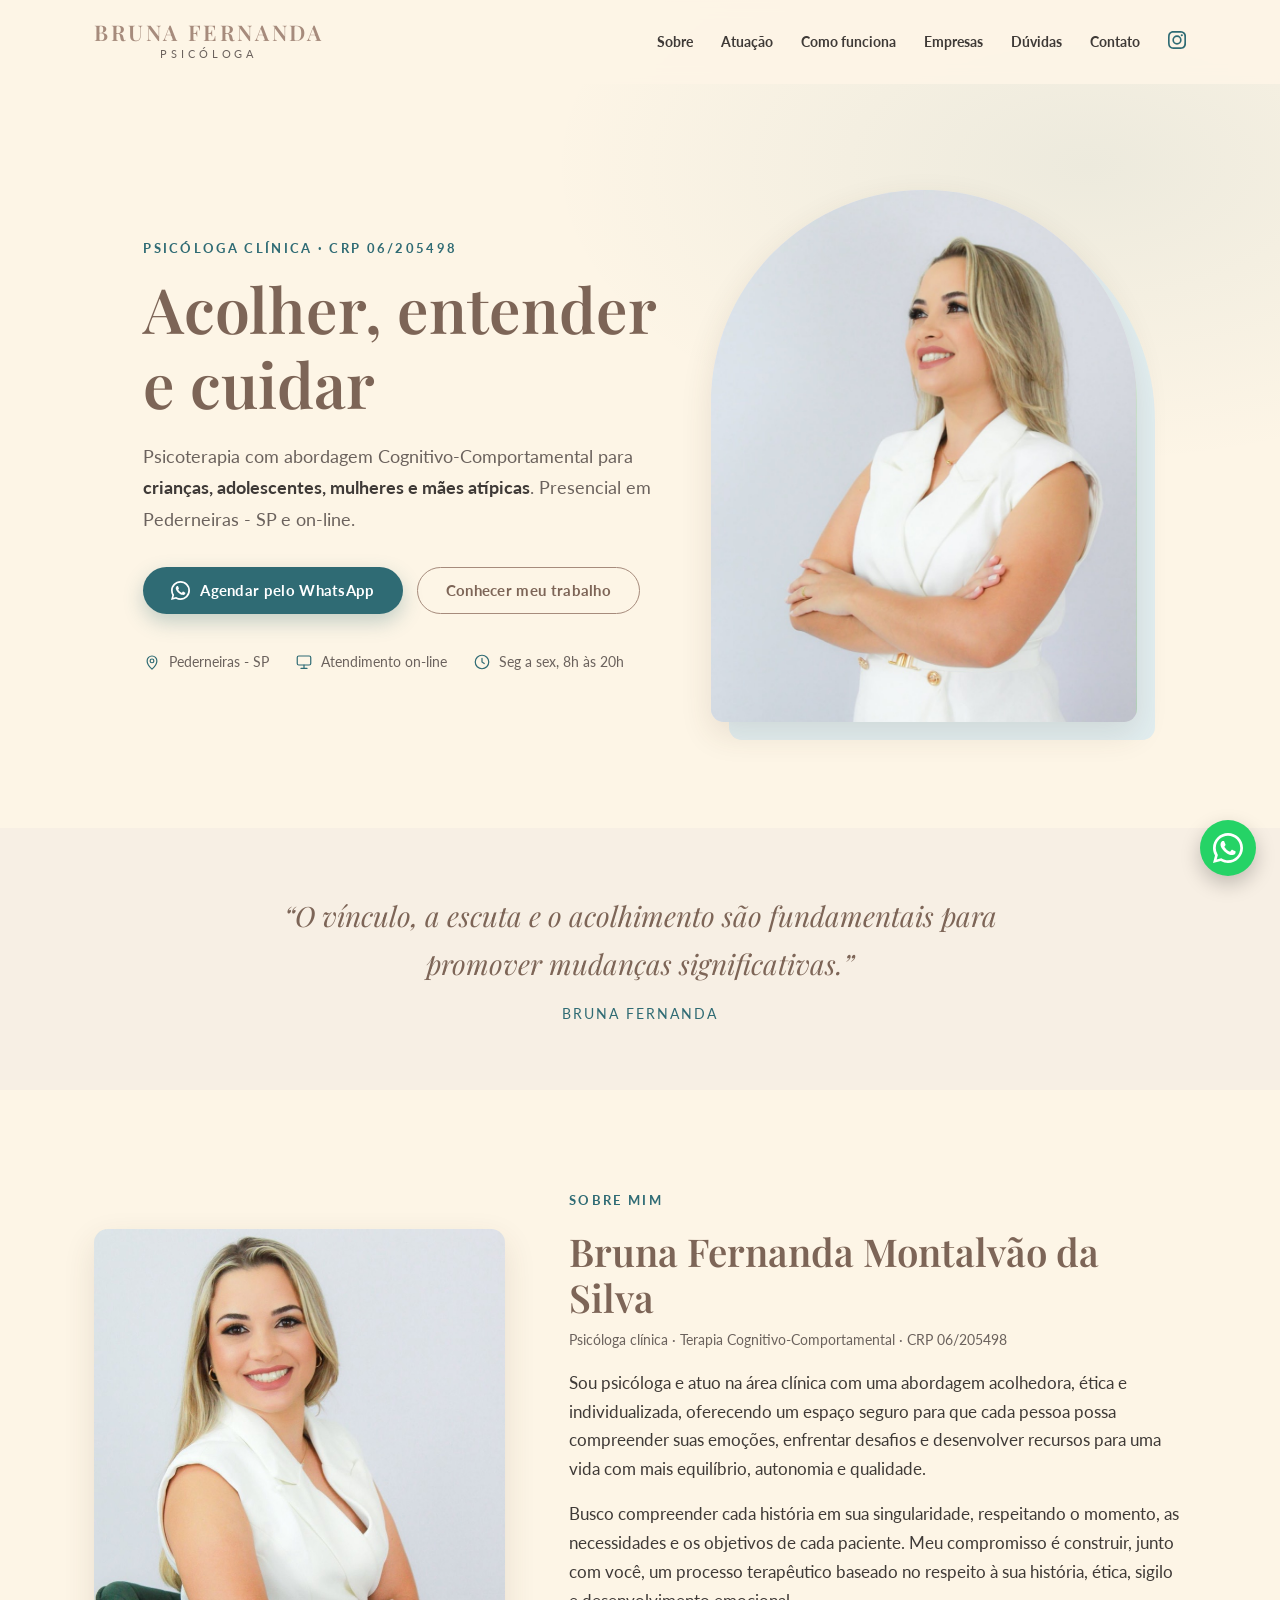
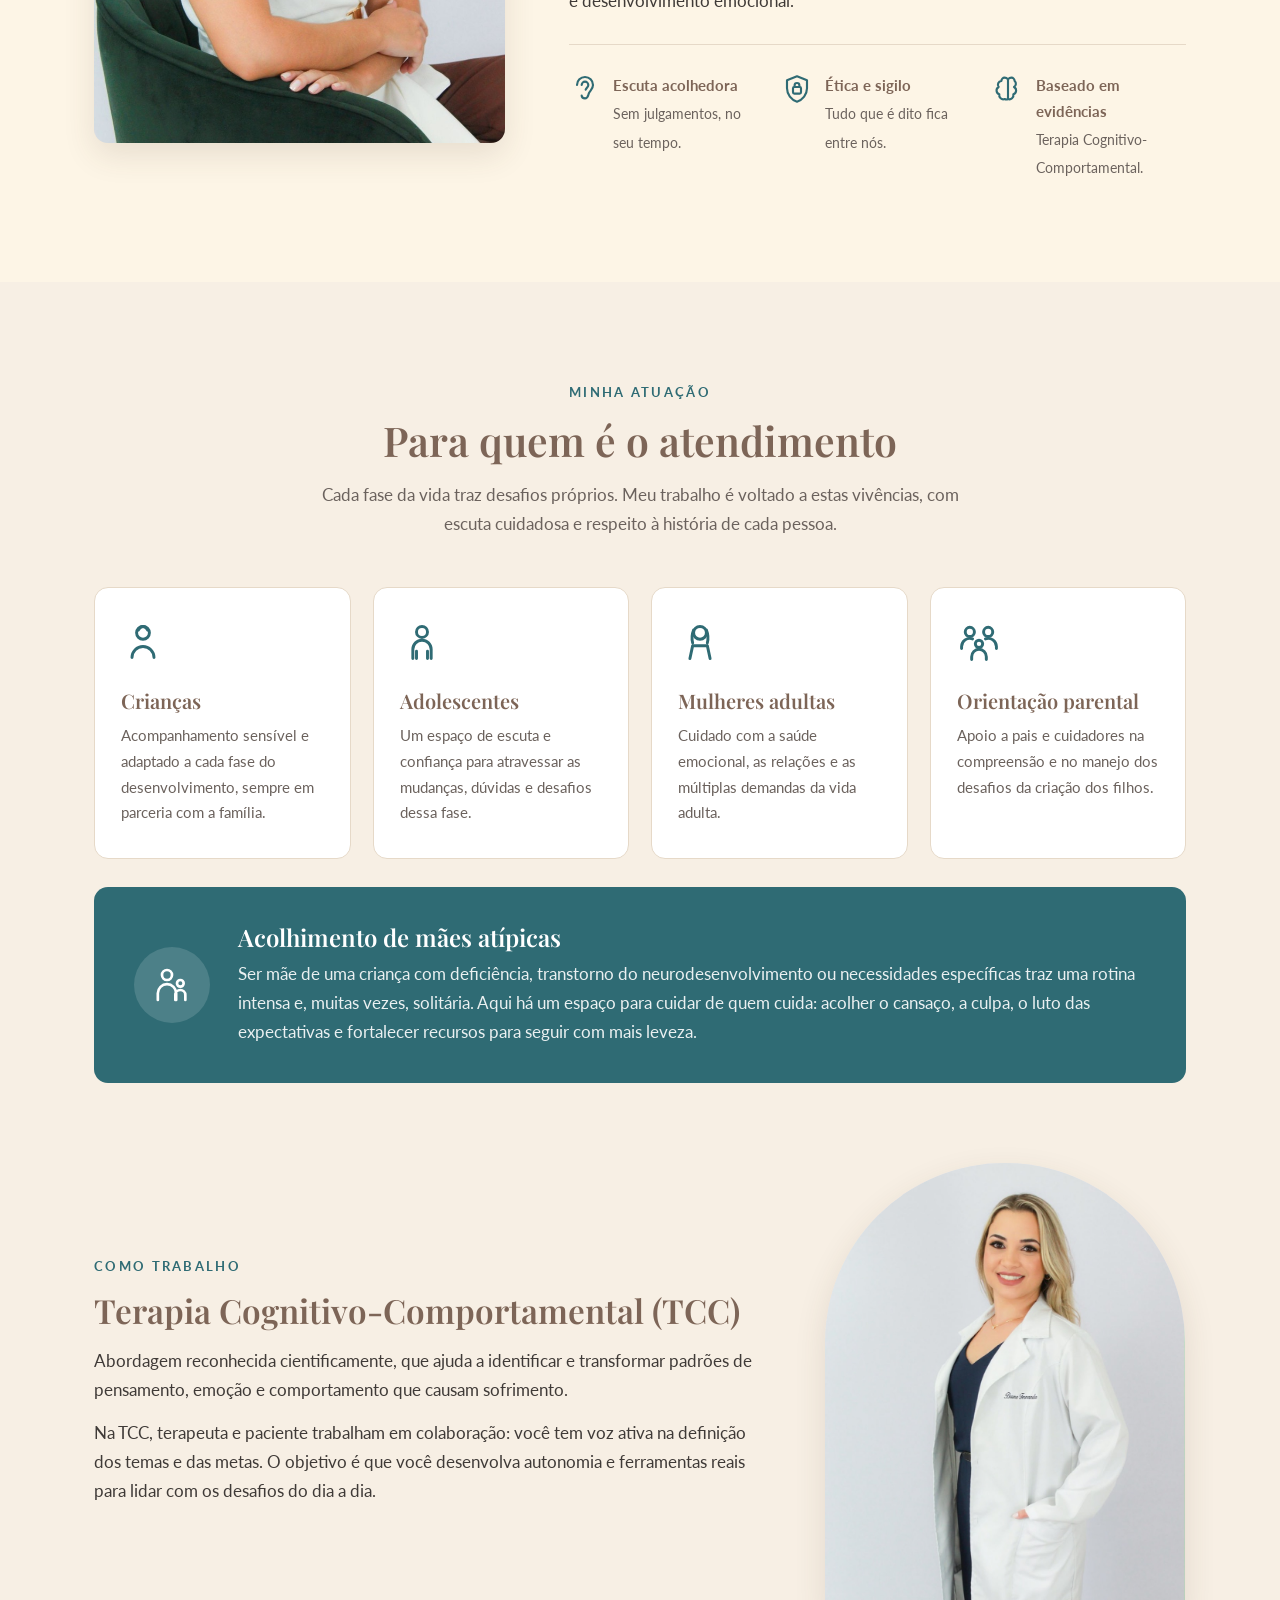
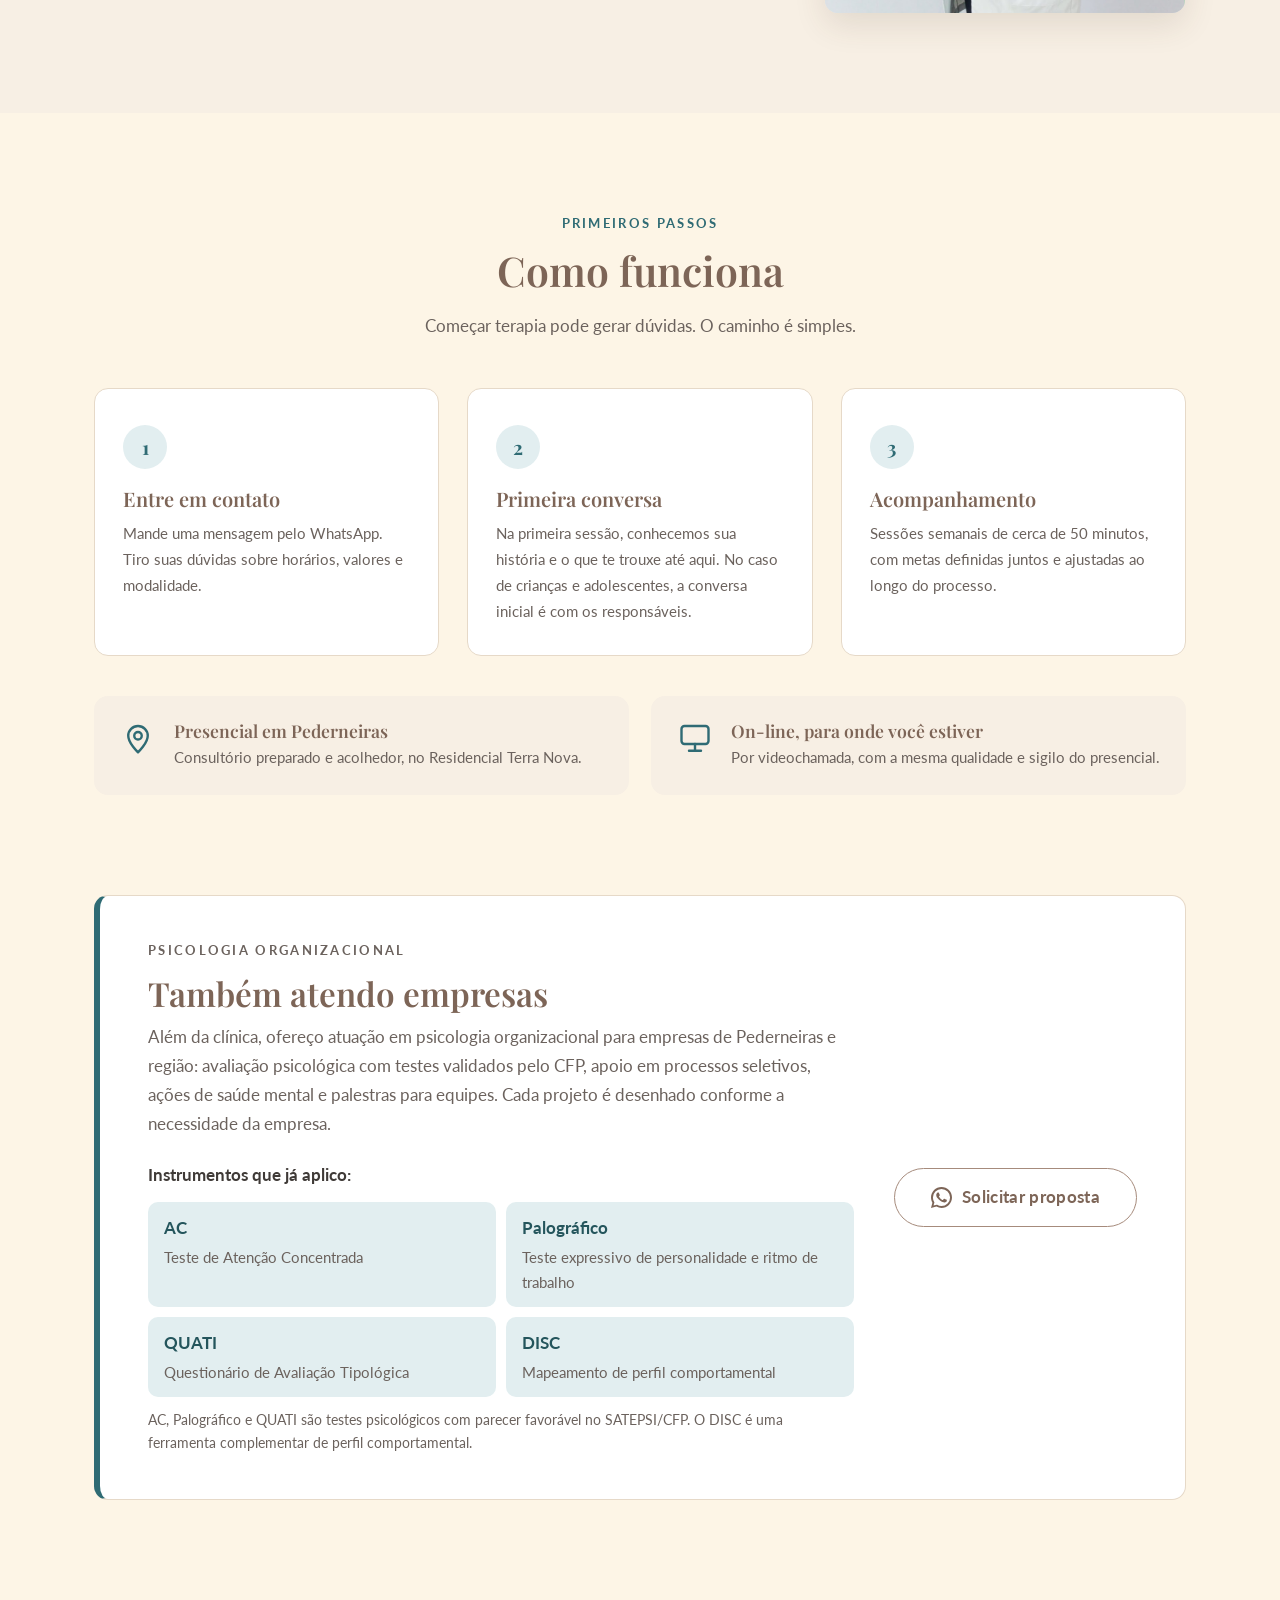
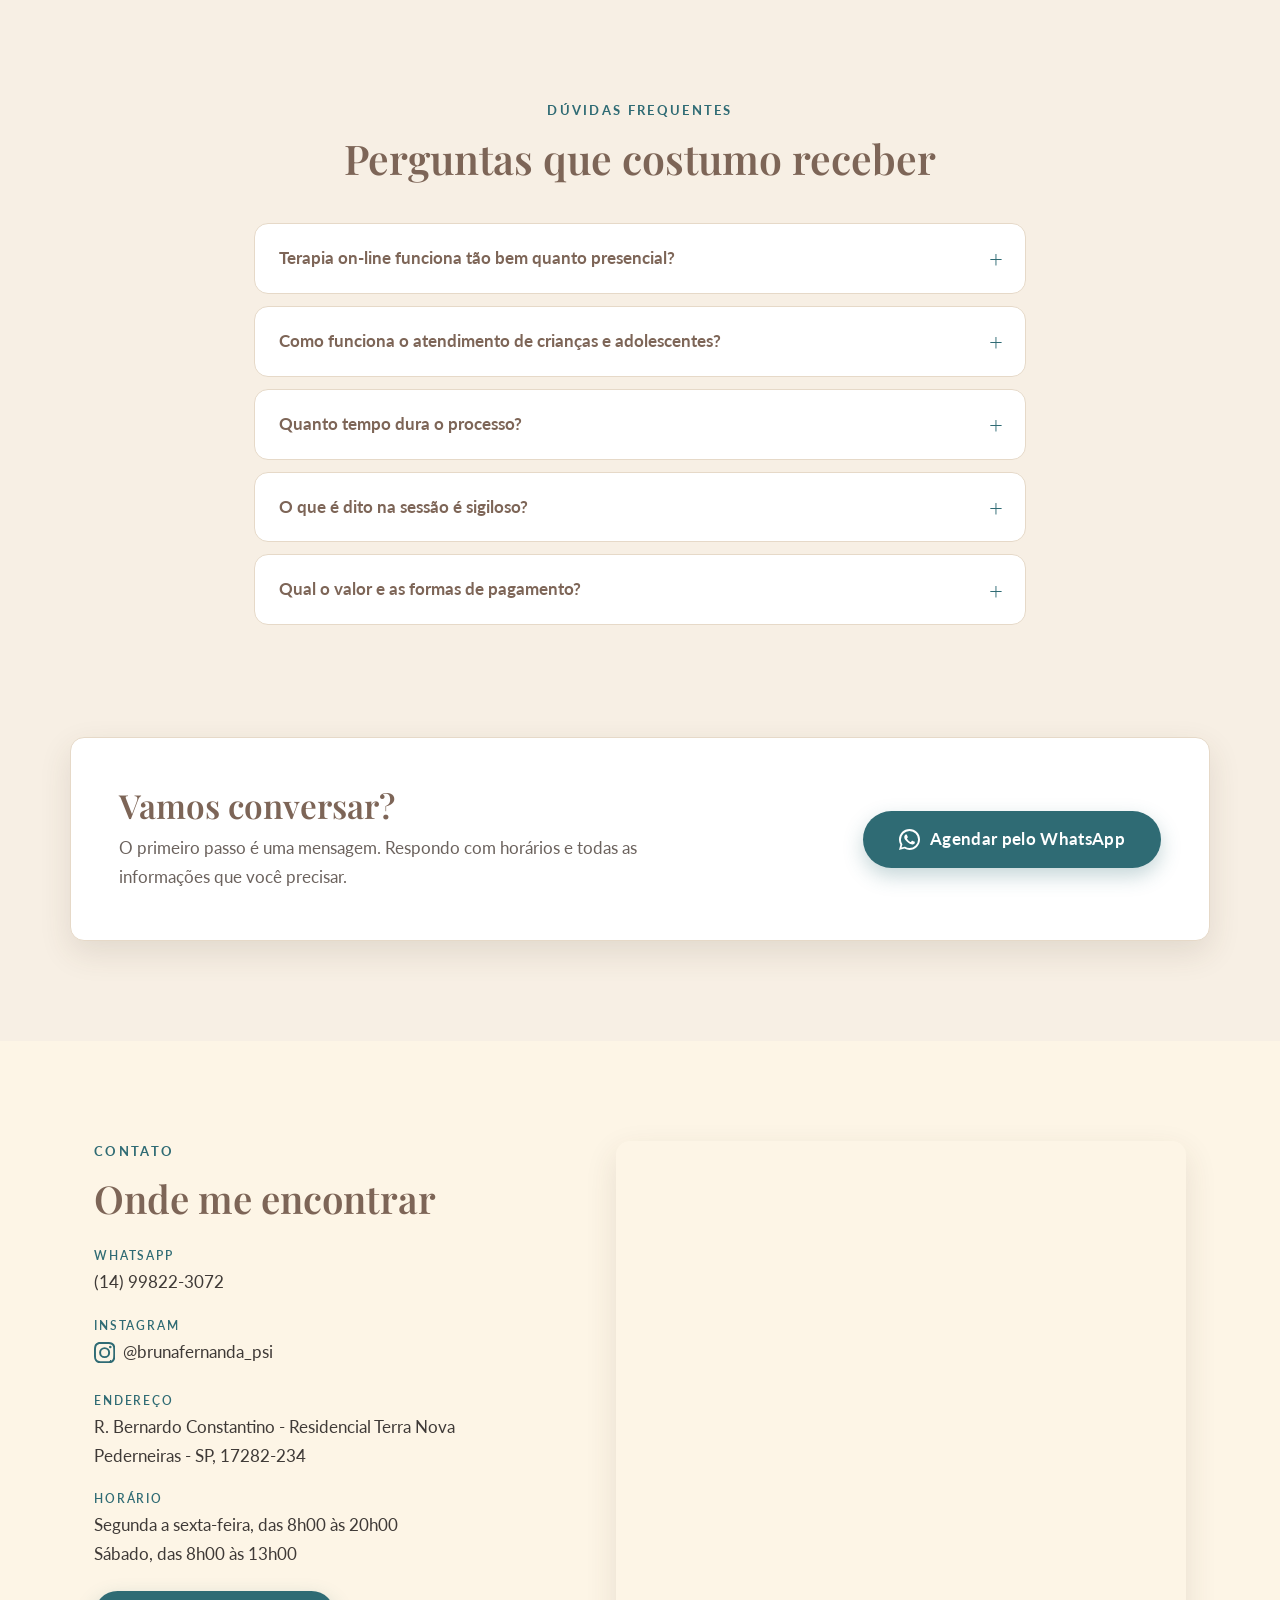
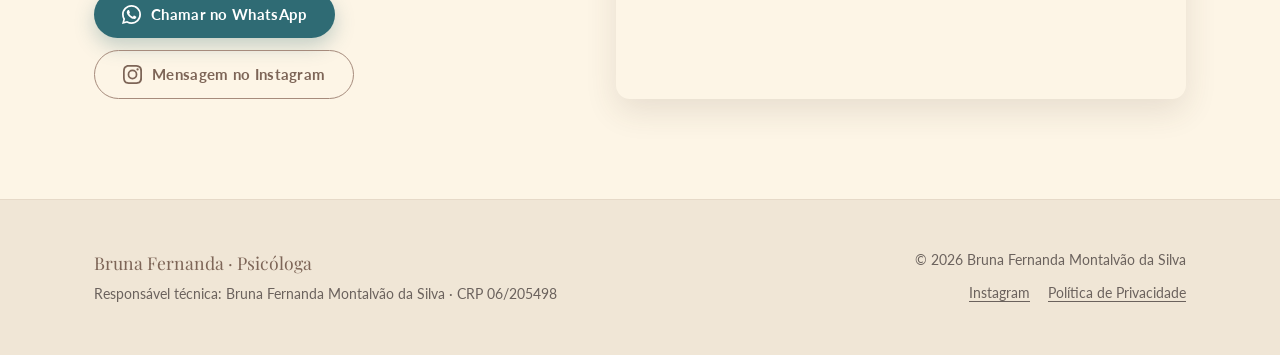
==== commit 26275e07: "Lista instrumentos aplicados no bloco de empresas (AC, Palográfico, QUATI, DISC) Co-Authored-By: Cla" ====
--- a/index.html
+++ b/index.html
@@ -262,6 +262,14 @@
                     <p class="eyebrow">Psicologia organizacional</p>
                     <h2>Também atendo empresas</h2>
                     <p>Além da clínica, ofereço atuação em psicologia organizacional para empresas de Pederneiras e região: avaliação psicológica com testes validados pelo CFP, apoio em processos seletivos, ações de saúde mental e palestras para equipes. Cada projeto é desenhado conforme a necessidade da empresa.</p>
+                    <p class="empresas-tests-title">Instrumentos que já aplico:</p>
+                    <ul class="empresas-tests">
+                        <li><strong>AC</strong> <span>Teste de Atenção Concentrada</span></li>
+                        <li><strong>Palográfico</strong> <span>Teste expressivo de personalidade e ritmo de trabalho</span></li>
+                        <li><strong>QUATI</strong> <span>Questionário de Avaliação Tipológica</span></li>
+                        <li><strong>DISC</strong> <span>Mapeamento de perfil comportamental</span></li>
+                    </ul>
+                    <p class="empresas-tests-note">AC, Palográfico e QUATI são testes psicológicos com parecer favorável no SATEPSI/CFP. O DISC é uma ferramenta complementar de perfil comportamental.</p>
                 </div>
                 <a href="https://wa.me/5514998223072?text=Ol%C3%A1%2C%20Bruna!%20Represento%20uma%20empresa%20e%20gostaria%20de%20conversar%20sobre%20psicologia%20organizacional." target="_blank" rel="noopener" class="btn btn-ghost btn-lg"><svg class="icon" viewBox="0 0 24 24"><use href="#i-whatsapp"/></svg> Solicitar proposta</a>
             </div>
--- a/style.css
+++ b/style.css
@@ -656,8 +656,47 @@
     margin-bottom: 10px;
 }
 
-.empresas-box p:last-child {
-    color: var(--muted);
+.empresas-text > p {
+    color: var(--muted);
+}
+
+.empresas-text > .empresas-tests-title {
+    margin-top: 22px;
+    margin-bottom: 12px;
+    font-weight: 700;
+    color: var(--text);
+}
+
+.empresas-tests {
+    list-style: none;
+    padding: 0;
+    margin: 0;
+    display: grid;
+    grid-template-columns: repeat(2, minmax(0, 1fr));
+    gap: 10px;
+}
+
+.empresas-tests li {
+    display: flex;
+    flex-direction: column;
+    gap: 2px;
+    padding: 12px 16px;
+    border-radius: 10px;
+    background: var(--accent-soft);
+}
+
+.empresas-tests strong {
+    color: var(--accent-dark);
+}
+
+.empresas-tests span {
+    font-size: 0.92rem;
+    color: var(--muted);
+}
+
+.empresas-text > .empresas-tests-note {
+    margin-top: 12px;
+    font-size: 0.85rem;
 }
 
 .empresas-box .btn {
@@ -1037,6 +1076,10 @@
         border-left-width: 5px;
     }
 
+    .empresas-tests {
+        grid-template-columns: 1fr;
+    }
+
     .empresas-box .btn {
         justify-content: center;
         white-space: normal;
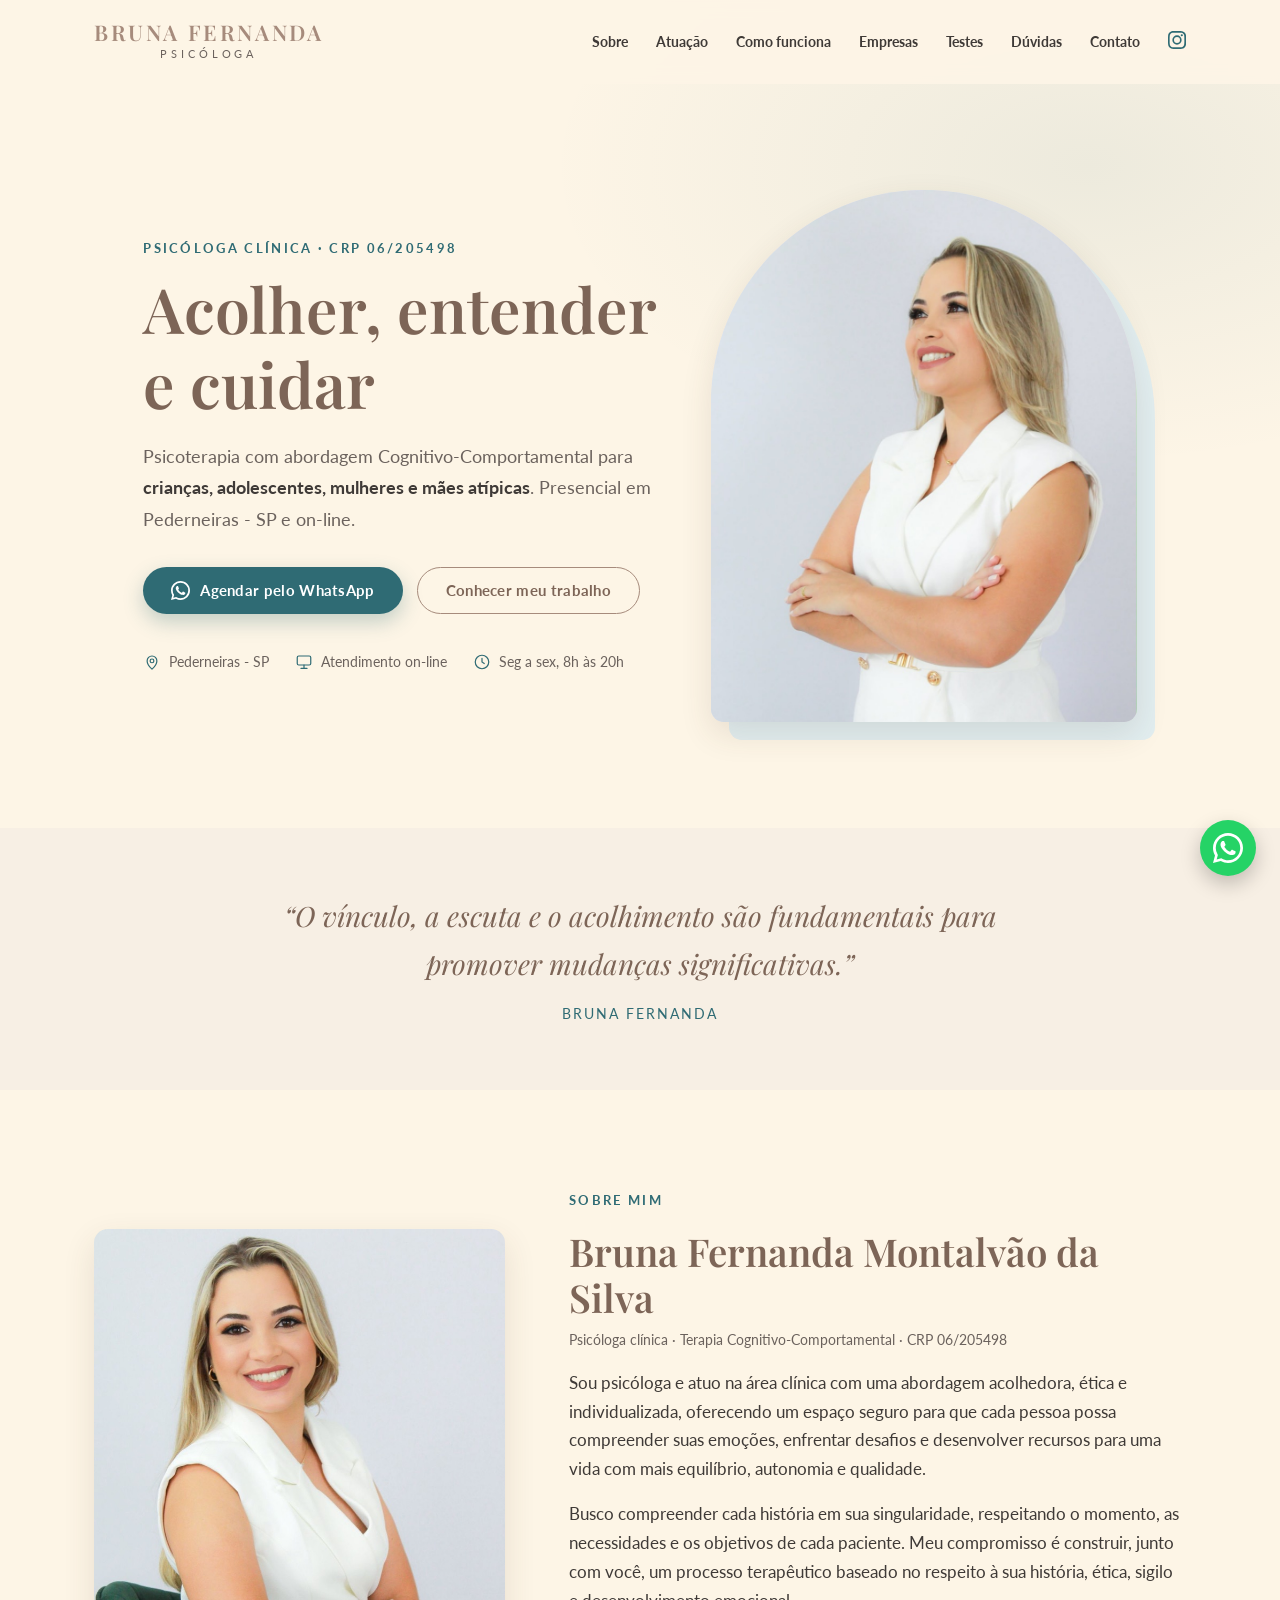
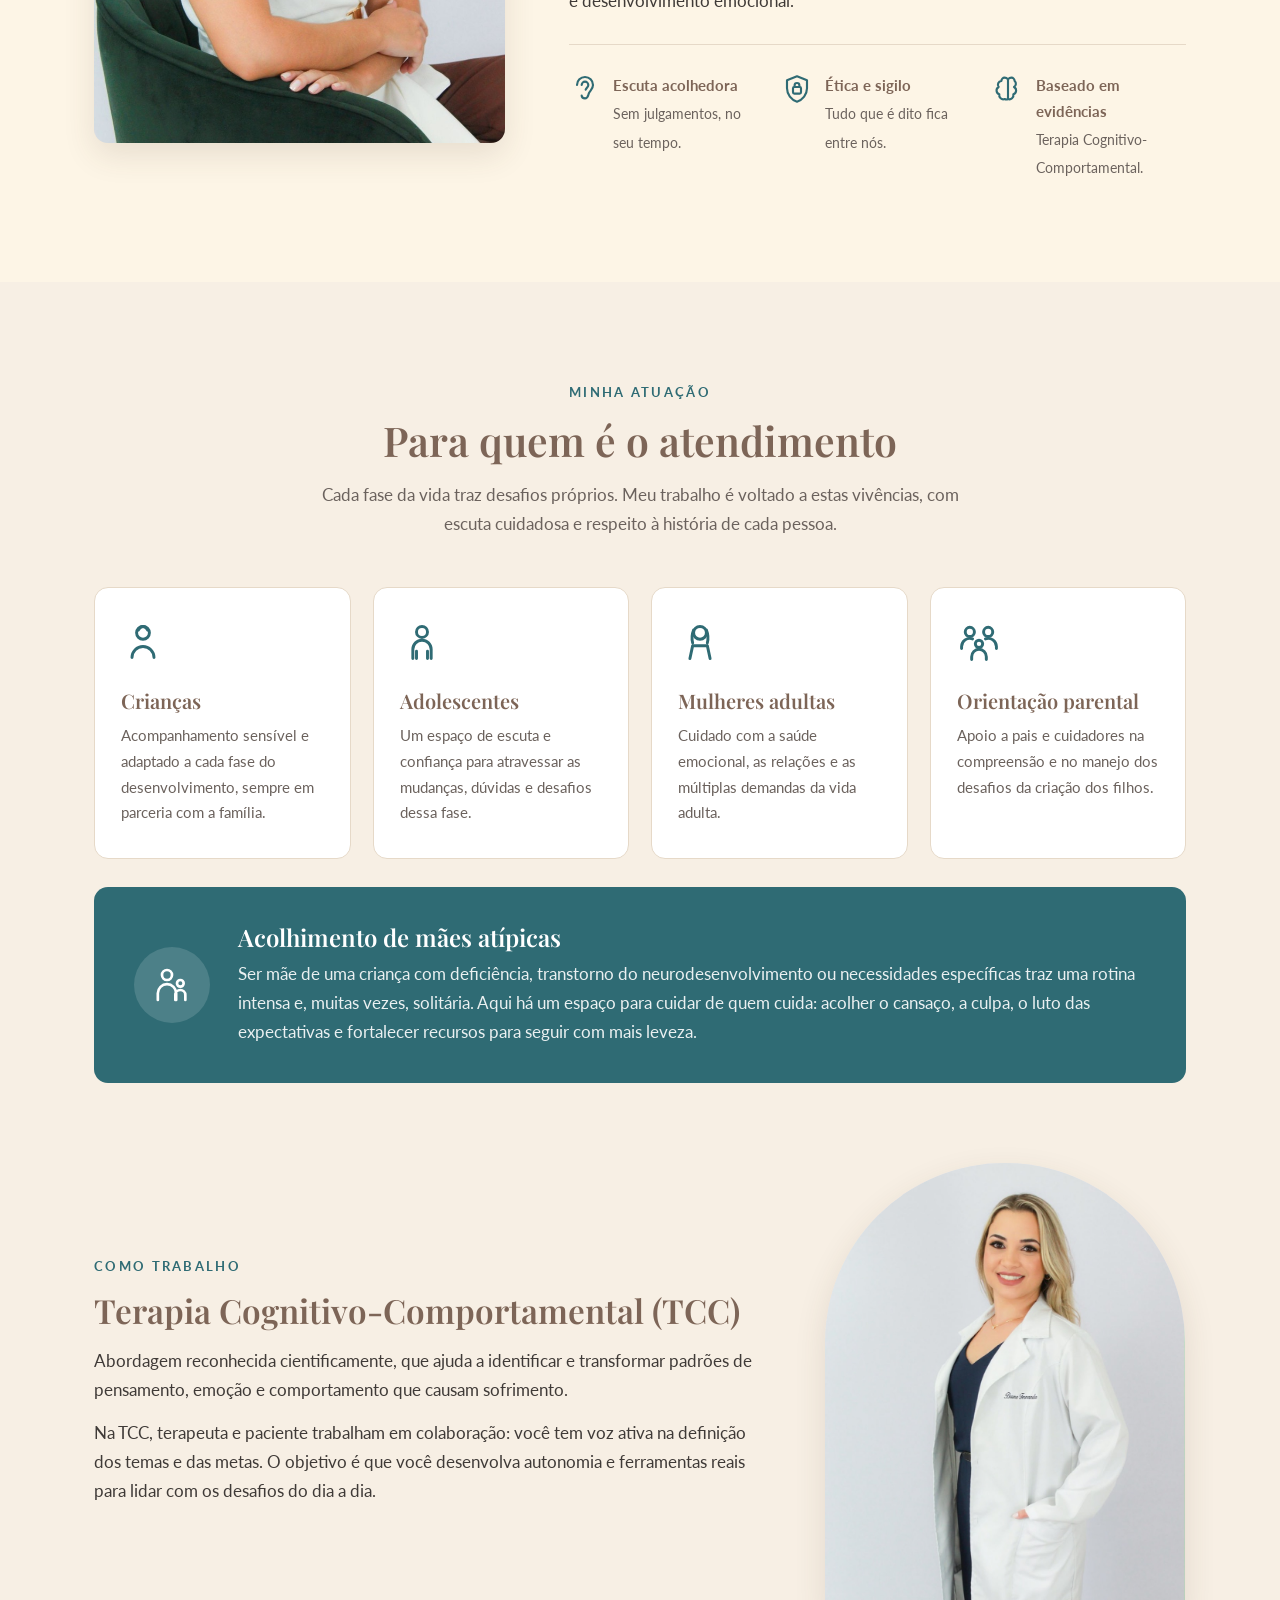
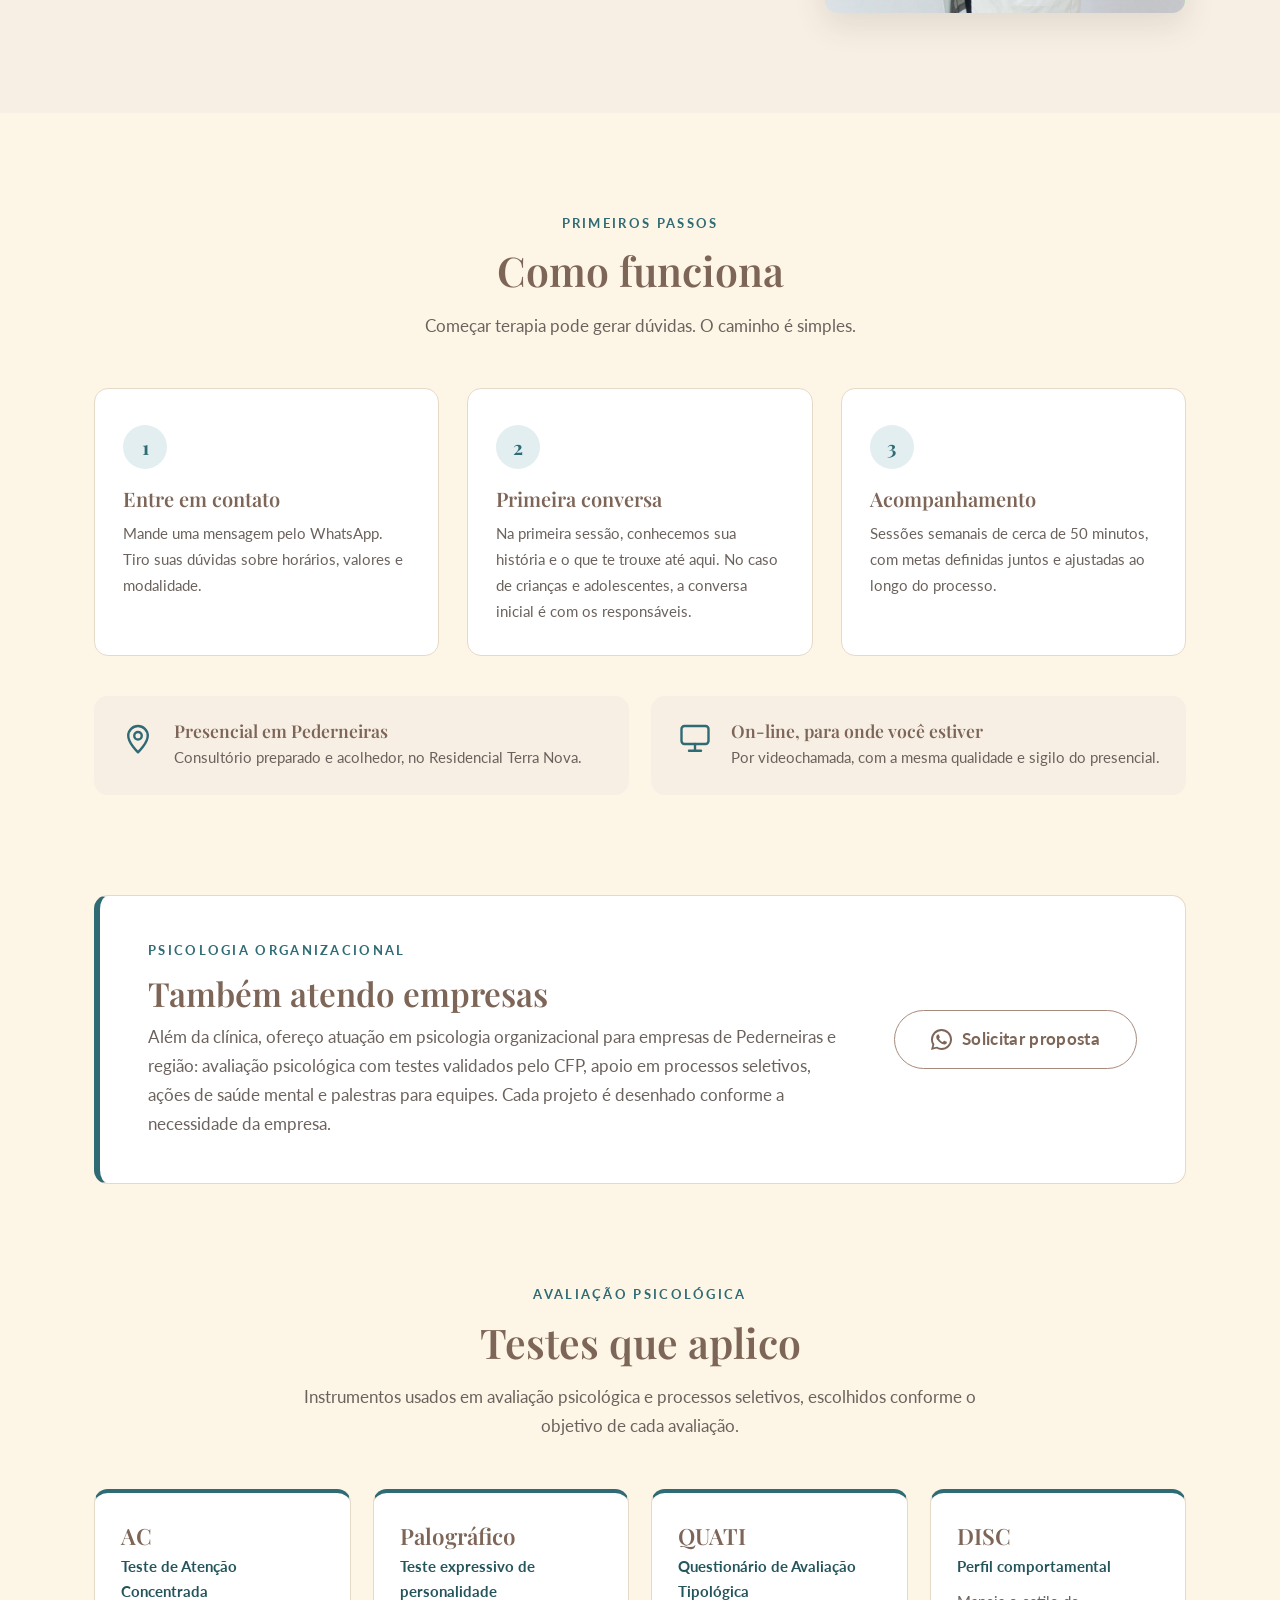
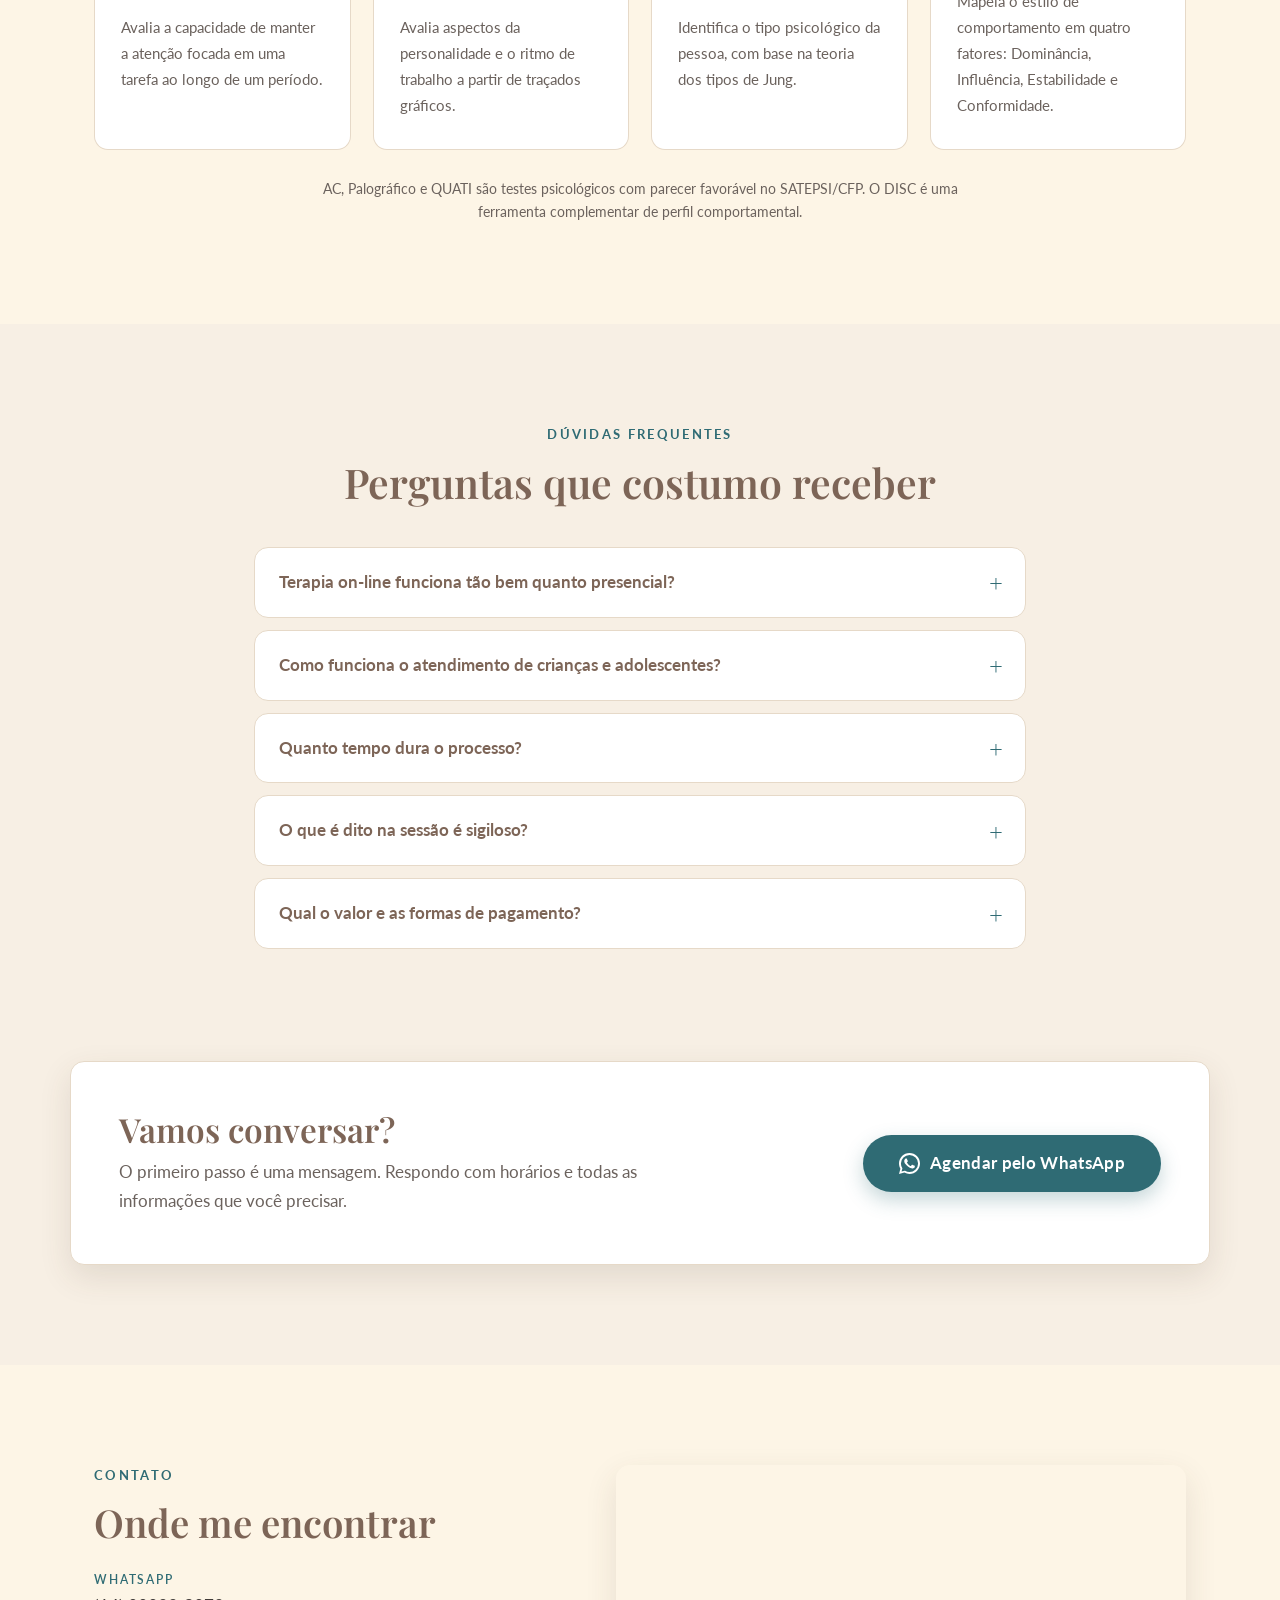
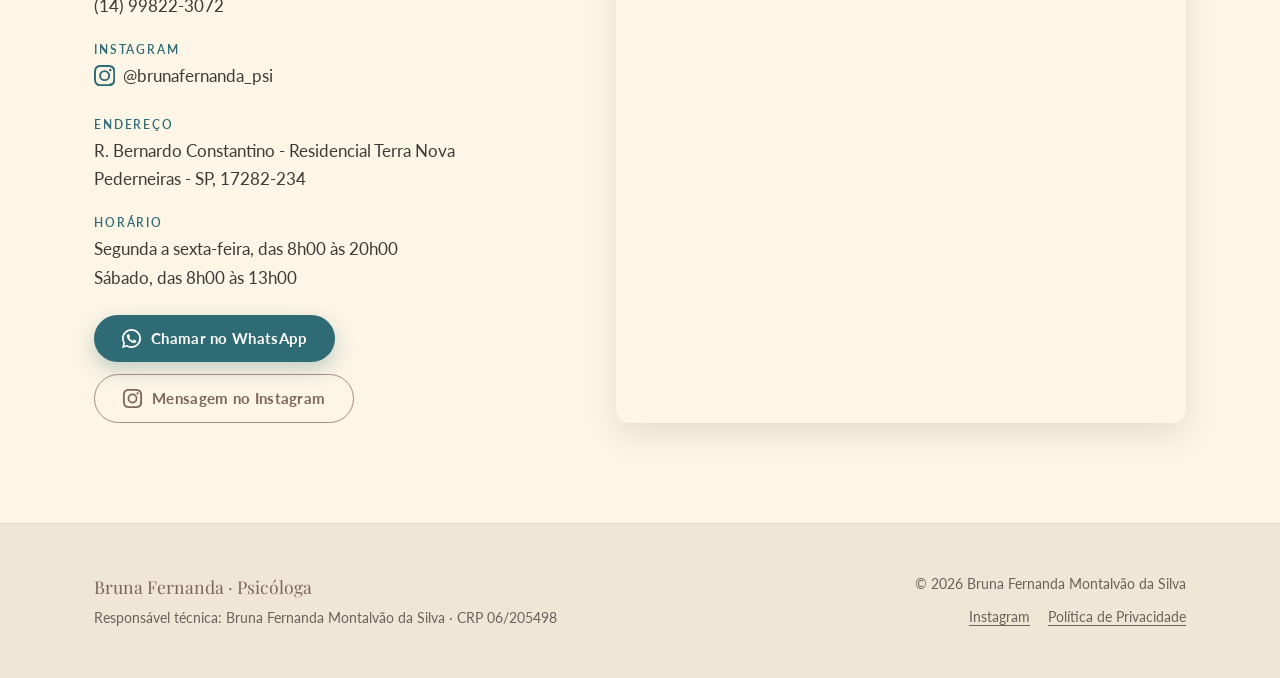
==== commit ca702de7: "Move testes psicológicos para seção própria 'Testes que aplico' Adiciona item 'Testes' no menu e car" ====
--- a/index.html
+++ b/index.html
@@ -68,6 +68,7 @@
                     <li><a href="#atuacao">Atuação</a></li>
                     <li><a href="#como-funciona">Como funciona</a></li>
                     <li><a href="#empresas">Empresas</a></li>
+                    <li><a href="#testes">Testes</a></li>
                     <li><a href="#faq">Dúvidas</a></li>
                     <li><a href="#contato">Contato</a></li>
                     <li class="nav-ig"><a href="https://www.instagram.com/brunafernanda_psi/" target="_blank" rel="noopener" aria-label="Instagram"><svg class="icon" viewBox="0 0 24 24"><use href="#i-instagram"/></svg></a></li>
@@ -262,17 +263,42 @@
                     <p class="eyebrow">Psicologia organizacional</p>
                     <h2>Também atendo empresas</h2>
                     <p>Além da clínica, ofereço atuação em psicologia organizacional para empresas de Pederneiras e região: avaliação psicológica com testes validados pelo CFP, apoio em processos seletivos, ações de saúde mental e palestras para equipes. Cada projeto é desenhado conforme a necessidade da empresa.</p>
-                    <p class="empresas-tests-title">Instrumentos que já aplico:</p>
-                    <ul class="empresas-tests">
-                        <li><strong>AC</strong> <span>Teste de Atenção Concentrada</span></li>
-                        <li><strong>Palográfico</strong> <span>Teste expressivo de personalidade e ritmo de trabalho</span></li>
-                        <li><strong>QUATI</strong> <span>Questionário de Avaliação Tipológica</span></li>
-                        <li><strong>DISC</strong> <span>Mapeamento de perfil comportamental</span></li>
-                    </ul>
-                    <p class="empresas-tests-note">AC, Palográfico e QUATI são testes psicológicos com parecer favorável no SATEPSI/CFP. O DISC é uma ferramenta complementar de perfil comportamental.</p>
                 </div>
                 <a href="https://wa.me/5514998223072?text=Ol%C3%A1%2C%20Bruna!%20Represento%20uma%20empresa%20e%20gostaria%20de%20conversar%20sobre%20psicologia%20organizacional." target="_blank" rel="noopener" class="btn btn-ghost btn-lg"><svg class="icon" viewBox="0 0 24 24"><use href="#i-whatsapp"/></svg> Solicitar proposta</a>
             </div>
+        </div>
+    </section>
+
+    <section id="testes">
+        <div class="container">
+            <p class="eyebrow center">Avaliação psicológica</p>
+            <h2 class="section-title">Testes que aplico</h2>
+            <p class="section-subtitle">Instrumentos usados em avaliação psicológica e processos seletivos, escolhidos conforme o objetivo de cada avaliação.</p>
+
+            <div class="testes-grid">
+                <div class="teste-item">
+                    <h3>AC</h3>
+                    <p class="teste-nome">Teste de Atenção Concentrada</p>
+                    <p>Avalia a capacidade de manter a atenção focada em uma tarefa ao longo de um período.</p>
+                </div>
+                <div class="teste-item">
+                    <h3>Palográfico</h3>
+                    <p class="teste-nome">Teste expressivo de personalidade</p>
+                    <p>Avalia aspectos da personalidade e o ritmo de trabalho a partir de traçados gráficos.</p>
+                </div>
+                <div class="teste-item">
+                    <h3>QUATI</h3>
+                    <p class="teste-nome">Questionário de Avaliação Tipológica</p>
+                    <p>Identifica o tipo psicológico da pessoa, com base na teoria dos tipos de Jung.</p>
+                </div>
+                <div class="teste-item">
+                    <h3>DISC</h3>
+                    <p class="teste-nome">Perfil comportamental</p>
+                    <p>Mapeia o estilo de comportamento em quatro fatores: Dominância, Influência, Estabilidade e Conformidade.</p>
+                </div>
+            </div>
+
+            <p class="testes-note">AC, Palográfico e QUATI são testes psicológicos com parecer favorável no SATEPSI/CFP. O DISC é uma ferramenta complementar de perfil comportamental.</p>
         </div>
     </section>
 
--- a/style.css
+++ b/style.css
@@ -656,51 +656,55 @@
     margin-bottom: 10px;
 }
 
-.empresas-text > p {
-    color: var(--muted);
-}
-
-.empresas-text > .empresas-tests-title {
-    margin-top: 22px;
-    margin-bottom: 12px;
-    font-weight: 700;
-    color: var(--text);
-}
-
-.empresas-tests {
-    list-style: none;
-    padding: 0;
-    margin: 0;
-    display: grid;
-    grid-template-columns: repeat(2, minmax(0, 1fr));
-    gap: 10px;
-}
-
-.empresas-tests li {
-    display: flex;
-    flex-direction: column;
-    gap: 2px;
-    padding: 12px 16px;
-    border-radius: 10px;
-    background: var(--accent-soft);
-}
-
-.empresas-tests strong {
-    color: var(--accent-dark);
-}
-
-.empresas-tests span {
-    font-size: 0.92rem;
-    color: var(--muted);
-}
-
-.empresas-text > .empresas-tests-note {
-    margin-top: 12px;
-    font-size: 0.85rem;
+.empresas-box p:last-child {
+    color: var(--muted);
 }
 
 .empresas-box .btn {
     white-space: nowrap;
+}
+
+/* ---------- TESTES ---------- */
+#testes {
+    padding: 0 0 100px;
+}
+
+.testes-grid {
+    display: grid;
+    grid-template-columns: repeat(4, 1fr);
+    gap: 22px;
+}
+
+.teste-item {
+    background-color: var(--white);
+    padding: 30px 26px;
+    border-radius: var(--radius);
+    border: 1px solid var(--line);
+    border-top: 4px solid var(--accent);
+}
+
+.teste-item h3 {
+    font-size: 1.4rem;
+    margin-bottom: 4px;
+}
+
+.teste-item .teste-nome {
+    font-weight: 700;
+    color: var(--accent-dark);
+    margin-bottom: 10px;
+}
+
+.teste-item p {
+    font-size: 0.95rem;
+    color: var(--muted);
+}
+
+.testes-note {
+    max-width: 680px;
+    margin: 28px auto 0;
+    text-align: center;
+    font-size: 0.85rem;
+    color: var(--muted);
 }
 
 /* ---------- FAQ ---------- */
@@ -950,7 +954,8 @@
    Responsivo
    ========================================================== */
 @media (max-width: 1024px) {
-    .atuacao-grid {
+    .atuacao-grid,
+    .testes-grid {
         grid-template-columns: repeat(2, 1fr);
     }
 
@@ -1065,7 +1070,7 @@
         padding: 60px 0;
     }
 
-    #cta, #empresas {
+    #cta, #empresas, #testes {
         padding-bottom: 60px;
     }
 
@@ -1074,10 +1079,6 @@
         align-items: stretch;
         padding: 28px 22px;
         border-left-width: 5px;
-    }
-
-    .empresas-tests {
-        grid-template-columns: 1fr;
     }
 
     .empresas-box .btn {
@@ -1107,7 +1108,8 @@
         gap: 14px;
     }
 
-    .atuacao-grid {
+    .atuacao-grid,
+    .testes-grid {
         grid-template-columns: 1fr;
         gap: 16px;
     }
